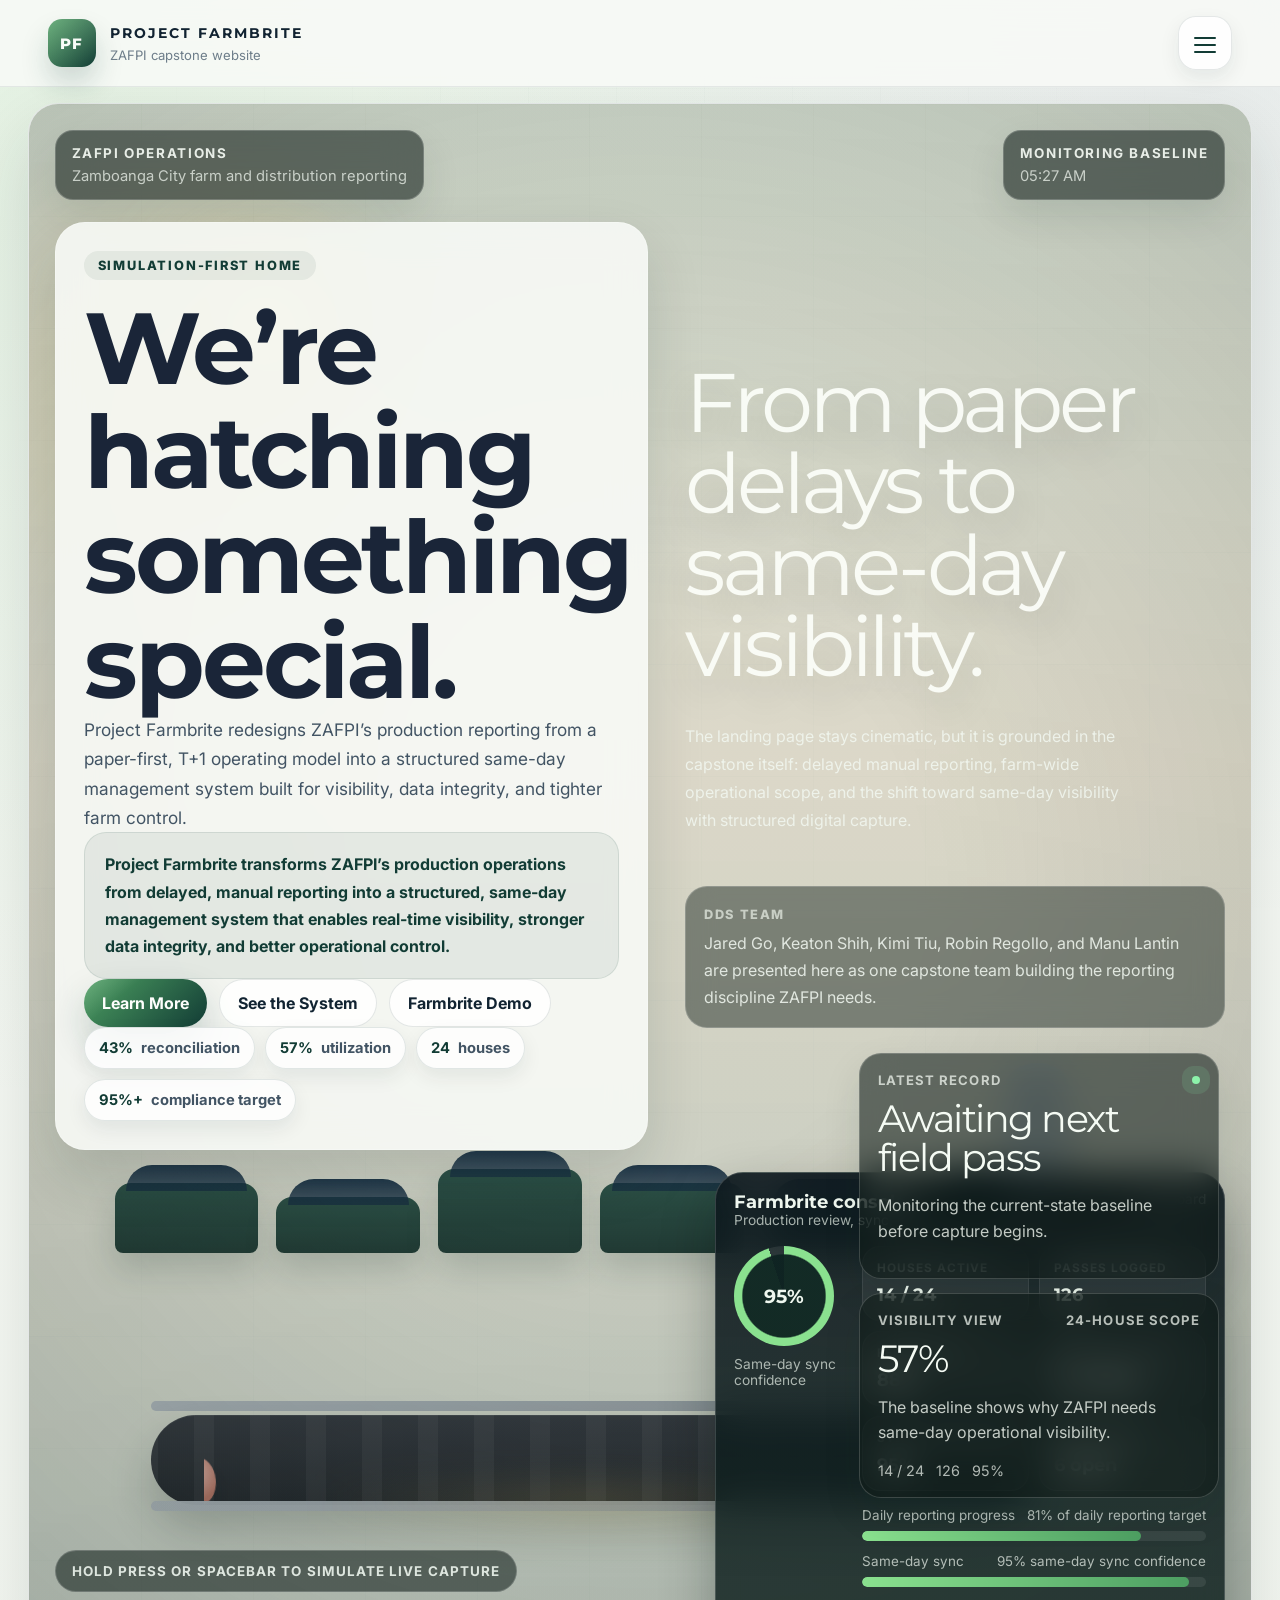
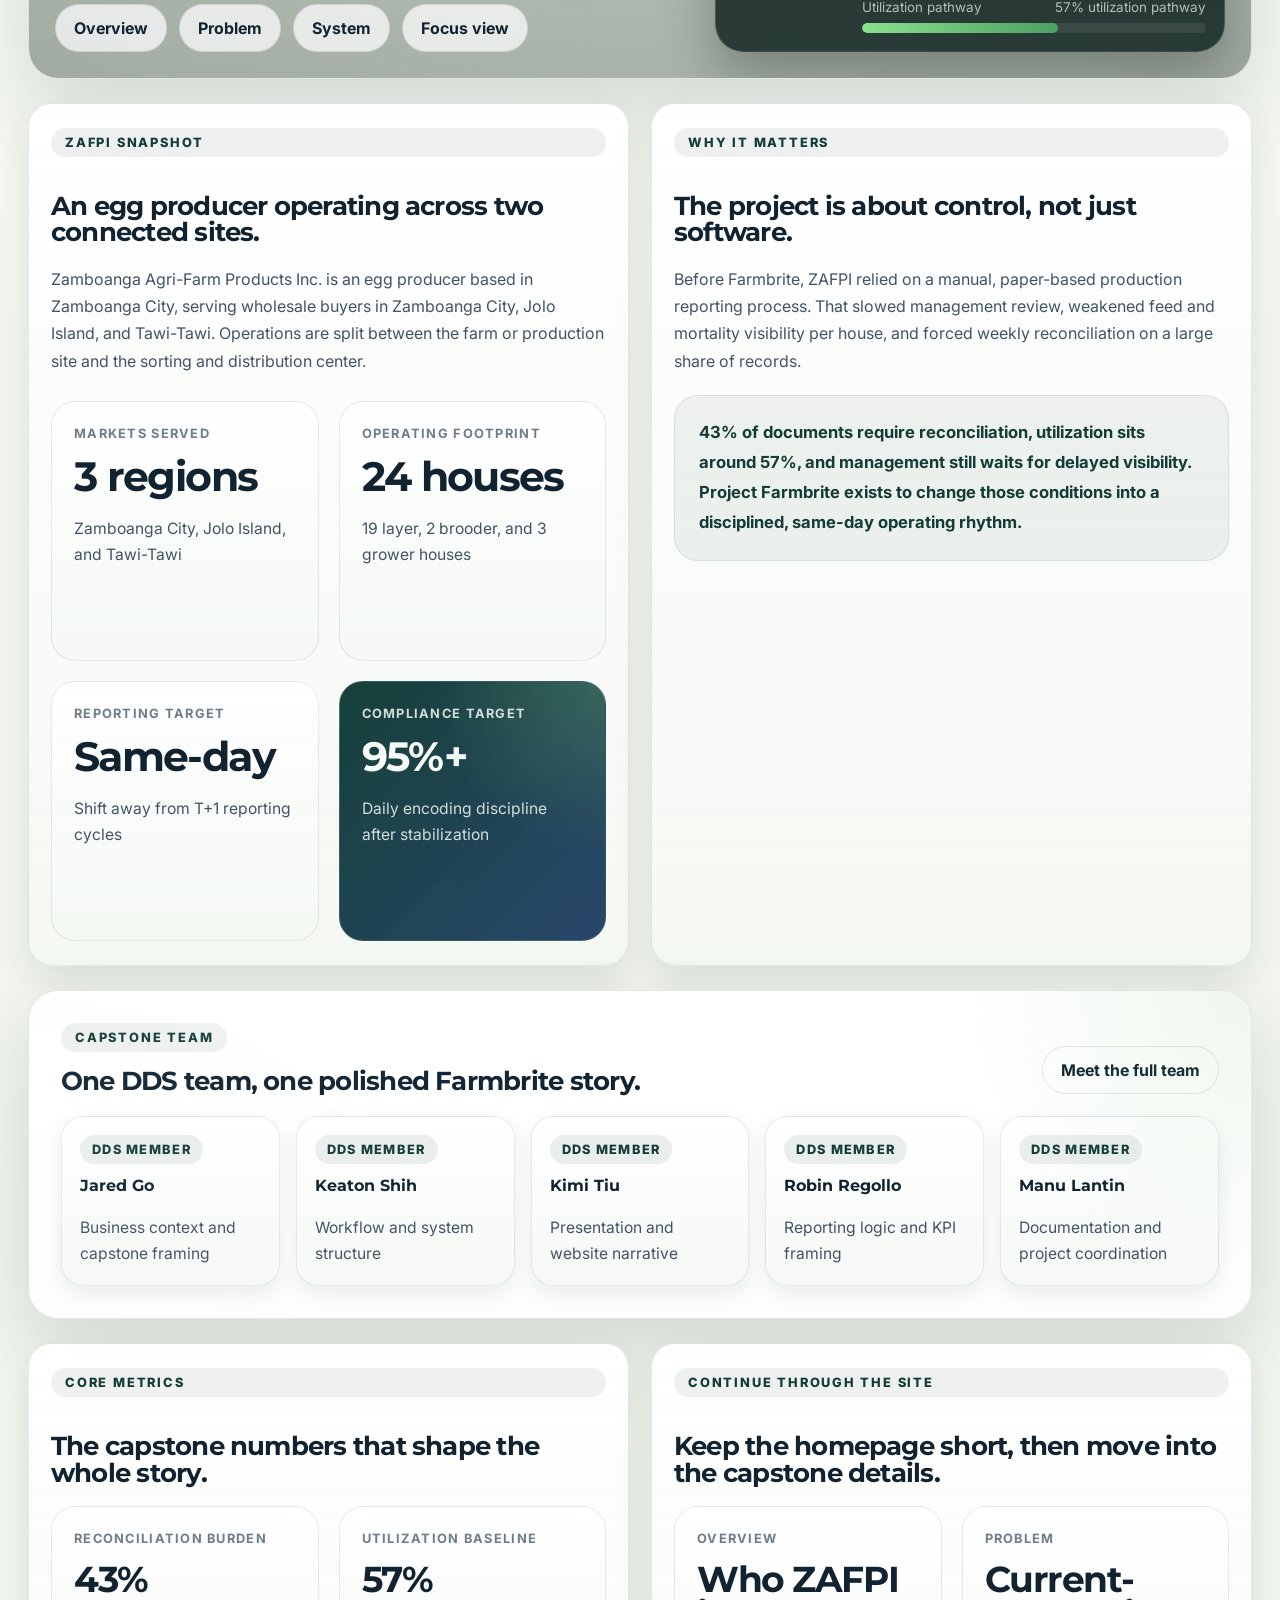
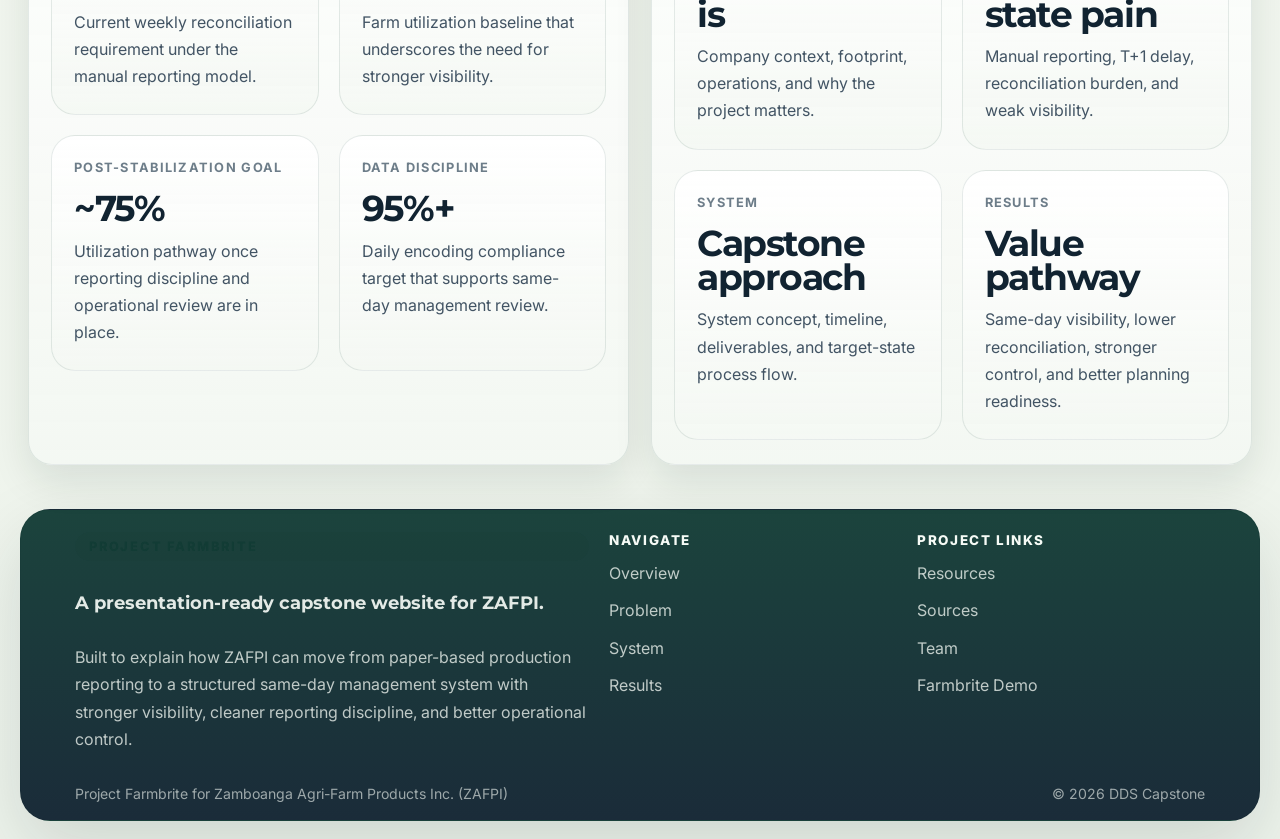
==== index.html @ 94e8296b "Add files via upload" ====
﻿<!DOCTYPE html>
<html lang="en">
<head>
  <meta charset="UTF-8" />
  <meta name="viewport" content="width=device-width, initial-scale=1.0" />
  <title>Project Farmbrite | Home</title>
  <link rel="preconnect" href="https://fonts.googleapis.com" />
  <link rel="preconnect" href="https://fonts.gstatic.com" crossorigin />
  <link href="https://fonts.googleapis.com/css2?family=Inter:wght@400;500;600;700;800&family=Montserrat:wght@600;700;800;900&display=swap" rel="stylesheet" />
<!-- INLINE_SITE_CSS_START -->
<style>
:root {
  --bg: #f4f7f1;
  --bg-soft: #edf2eb;
  --surface: rgba(255, 255, 255, 0.82);
  --surface-strong: rgba(255, 255, 255, 0.94);
  --surface-tint: rgba(11, 39, 31, 0.05);
  --line: rgba(14, 44, 36, 0.11);
  --line-strong: rgba(14, 44, 36, 0.18);
  --text: #112331;
  --muted: #425464;
  --subtle: #6d7d89;
  --green-900: #123c35;
  --green-700: #24584a;
  --green-500: #4d9f62;
  --green-400: #73be74;
  --green-300: #a8d49f;
  --navy: #17385f;
  --gold: #dcc37e;
  --shadow-lg: 0 28px 72px rgba(14, 35, 33, 0.14);
  --shadow-md: 0 16px 38px rgba(14, 35, 33, 0.1);
  --shadow-sm: 0 8px 20px rgba(14, 35, 33, 0.08);
  --radius-xl: 30px;
  --radius-lg: 24px;
  --radius-md: 18px;
  --radius-sm: 12px;
  --max-width: 1240px;
  --nav-height: 86px;
  --transition: 220ms ease;
}

*,
*::before,
*::after {
  box-sizing: border-box;
}

html {
  scroll-behavior: smooth;
}

html,
body {
  margin: 0;
  padding: 0;
}

body {
  min-height: 100vh;
  font-family: "Inter", sans-serif;
  color: var(--text);
  background:
    radial-gradient(circle at top left, rgba(115, 190, 116, 0.16), transparent 26%),
    radial-gradient(circle at top right, rgba(23, 56, 95, 0.08), transparent 22%),
    linear-gradient(180deg, #f9fbf7 0%, var(--bg) 44%, #eef4ec 100%);
  overflow-x: hidden;
}

body::before {
  content: "";
  position: fixed;
  inset: 0;
  z-index: -2;
  opacity: 0.55;
  background-image:
    linear-gradient(rgba(18, 60, 53, 0.03) 1px, transparent 1px),
    linear-gradient(90deg, rgba(18, 60, 53, 0.03) 1px, transparent 1px);
  background-size: 88px 88px;
  mask-image: radial-gradient(circle at center, black 42%, transparent 88%);
}

img {
  display: block;
  max-width: 100%;
}

a {
  color: inherit;
  text-decoration: none;
}

button,
input,
textarea,
select {
  font: inherit;
}

.site-shell {
  min-height: 100vh;
  display: flex;
  flex-direction: column;
}

.topbar {
  position: sticky;
  top: 0;
  z-index: 110;
  border-bottom: 1px solid rgba(17, 35, 49, 0.08);
  background: rgba(248, 250, 246, 0.88);
  backdrop-filter: blur(18px);
  -webkit-backdrop-filter: blur(18px);
}

.topbar-inner,
.page-container,
.footer-inner {
  width: min(100%, var(--max-width));
  margin: 0 auto;
  padding-left: 28px;
  padding-right: 28px;
}

.topbar-inner {
  min-height: var(--nav-height);
  display: flex;
  align-items: center;
  justify-content: space-between;
  gap: 20px;
}

.brand {
  display: inline-flex;
  align-items: center;
  gap: 14px;
  min-width: 0;
}

.brand-mark {
  width: 48px;
  height: 48px;
  border-radius: 14px;
  display: grid;
  place-items: center;
  color: #f9fcf8;
  background:
    linear-gradient(145deg, rgba(255, 255, 255, 0.18), transparent),
    linear-gradient(135deg, var(--green-500), var(--green-900));
  box-shadow: 0 16px 28px rgba(18, 60, 53, 0.18);
  font-family: "Montserrat", sans-serif;
  font-size: 0.94rem;
  font-weight: 800;
  letter-spacing: 0.12em;
}

.brand-copy {
  min-width: 0;
}

.brand-copy strong,
.brand-copy span {
  display: block;
}

.brand-copy strong {
  font-family: "Montserrat", sans-serif;
  font-size: 0.88rem;
  letter-spacing: 0.14em;
  text-transform: uppercase;
}

.brand-copy span {
  margin-top: 5px;
  color: var(--subtle);
  font-size: 0.82rem;
}

.nav-shell {
  position: relative;
  margin-left: auto;
  display: flex;
  align-items: center;
  gap: 16px;
}

.nav-toggle {
  display: none;
  align-items: center;
  justify-content: center;
  width: 46px;
  height: 46px;
  border: 1px solid var(--line);
  border-radius: 14px;
  background: rgba(255, 255, 255, 0.76);
  color: var(--text);
  cursor: pointer;
  transition: transform var(--transition), border-color var(--transition), background var(--transition);
}

.nav-toggle:hover,
.nav-toggle:focus-visible {
  background: rgba(255, 255, 255, 0.98);
  border-color: var(--line-strong);
}

.nav-menu {
  display: flex;
  align-items: center;
  gap: 8px;
}

.nav-link,
.button,
.text-button,
.mini-button {
  transition:
    transform var(--transition),
    box-shadow var(--transition),
    border-color var(--transition),
    background var(--transition),
    color var(--transition);
}

.nav-link {
  display: inline-flex;
  align-items: center;
  justify-content: center;
  min-height: 44px;
  padding: 10px 16px;
  border-radius: 999px;
  color: var(--muted);
  border: 1px solid transparent;
  font-size: 0.94rem;
  font-weight: 600;
}

.nav-link:hover,
.nav-link:focus-visible,
.nav-link.is-active {
  color: var(--text);
  background: rgba(255, 255, 255, 0.72);
  border-color: rgba(18, 60, 53, 0.11);
  box-shadow: var(--shadow-sm);
}

.button,
.text-button,
.mini-button {
  display: inline-flex;
  align-items: center;
  justify-content: center;
  gap: 10px;
  min-height: 48px;
  padding: 12px 18px;
  border-radius: 999px;
  border: 1px solid var(--line);
  background: rgba(255, 255, 255, 0.72);
  color: var(--text);
  cursor: pointer;
  font-weight: 700;
}

.button:hover,
.button:focus-visible,
.text-button:hover,
.text-button:focus-visible,
.mini-button:hover,
.mini-button:focus-visible {
  transform: translateY(-1px);
  border-color: var(--line-strong);
  background: rgba(255, 255, 255, 0.98);
  box-shadow: var(--shadow-sm);
}

.button-primary {
  border: none;
  color: #fdfefc;
  background:
    linear-gradient(140deg, rgba(255, 255, 255, 0.18), transparent 32%),
    linear-gradient(135deg, var(--green-500), var(--green-900));
  box-shadow: 0 18px 36px rgba(18, 60, 53, 0.22);
}

.button-secondary {
  background: rgba(255, 255, 255, 0.86);
}

.text-button {
  min-height: auto;
  padding: 0;
  border: 0;
  background: transparent;
  color: var(--green-900);
  font-weight: 700;
  justify-content: flex-start;
  box-shadow: none;
}

.text-button:hover,
.text-button:focus-visible {
  transform: none;
  color: var(--navy);
  box-shadow: none;
}

.page-main {
  flex: 1;
  padding: 34px 0 68px;
}

.page-stack {
  display: grid;
  gap: 24px;
}

.section-shell,
.hero-shell,
.surface-card,
.simulation-shell {
  position: relative;
  overflow: hidden;
  border: 1px solid var(--line);
  border-radius: var(--radius-xl);
  background: linear-gradient(180deg, rgba(255, 255, 255, 0.96), rgba(255, 255, 255, 0.82));
  box-shadow: var(--shadow-lg);
}

.hero-shell,
.section-shell {
  padding: 32px;
}

.section-shell::before,
.hero-shell::before,
.simulation-shell::before {
  content: "";
  position: absolute;
  inset: 0;
  pointer-events: none;
  background:
    radial-gradient(circle at top right, rgba(115, 190, 116, 0.12), transparent 22%),
    linear-gradient(135deg, rgba(255, 255, 255, 0.05), transparent 48%);
}

.eyebrow,
.kicker {
  display: inline-flex;
  align-items: center;
  gap: 10px;
  margin-bottom: 16px;
  padding: 7px 14px;
  border-radius: 999px;
  background: rgba(18, 60, 53, 0.07);
  color: var(--green-900);
  font-size: 0.8rem;
  font-weight: 800;
  letter-spacing: 0.14em;
  text-transform: uppercase;
}

.display-title,
.page-title,
.section-title,
.hero-title,
.summary-title {
  margin: 0;
  font-family: "Montserrat", sans-serif;
  line-height: 1.04;
  letter-spacing: -0.03em;
}

.hero-title {
  max-width: 12ch;
  font-size: clamp(2.55rem, 5vw, 5.1rem);
}

.page-title {
  font-size: clamp(2.1rem, 3vw, 3.2rem);
}

.section-title,
.summary-title {
  font-size: clamp(1.45rem, 2vw, 2rem);
}

.lead,
.hero-copy p,
.section-copy,
.summary-copy,
.card p,
.surface-card p,
.detail-list p,
.resource-copy p {
  margin: 0;
  color: var(--muted);
  font-size: 1rem;
  line-height: 1.7;
}

.hero-copy,
.section-copy-stack {
  display: grid;
  gap: 18px;
}

.hero-copy {
  align-content: start;
}

.hero-copy > .button,
.hero-copy > .text-button {
  justify-self: start;
}

.hero-grid,
.split-grid,
.two-column-grid {
  display: grid;
  grid-template-columns: minmax(0, 1.02fr) minmax(340px, 0.98fr);
  gap: 24px;
  align-items: stretch;
}

.three-column-grid,
.stats-grid,
.card-grid,
.resource-grid,
.team-grid,
.mini-stat-grid,
.success-grid {
  display: grid;
  grid-template-columns: repeat(auto-fit, minmax(250px, 1fr));
  gap: 20px;
}

.four-column-grid,
.quick-stat-grid {
  display: grid;
  grid-template-columns: repeat(auto-fit, minmax(220px, 1fr));
  gap: 20px;
}

.surface-card,
.stat-card,
.metric-card,
.detail-card,
.resource-card,
.team-card,
.process-card,
.path-card,
.phase-card,
.logo-card,
.comparison-card,
.summary-band,
.evidence-card {
  padding: 24px 22px;
  border-radius: var(--radius-lg);
  border: 1px solid rgba(18, 60, 53, 0.1);
  background: linear-gradient(180deg, rgba(255, 255, 255, 0.96), rgba(244, 248, 243, 0.86));
  box-shadow: var(--shadow-md);
}

.surface-card,
.stat-card,
.metric-card,
.detail-card,
.resource-card,
.team-card,
.process-card,
.path-card,
.phase-card,
.logo-card,
.comparison-card,
.summary-band,
.evidence-card {
  display: grid;
  align-content: start;
  gap: 12px;
}

.surface-card:hover,
.stat-card:hover,
.metric-card:hover,
.detail-card:hover,
.resource-card:hover,
.team-card:hover,
.process-card:hover,
.path-card:hover,
.phase-card:hover,
.comparison-card:hover,
.summary-band:hover,
.evidence-card:hover {
  transform: translateY(-4px);
  box-shadow: 0 22px 52px rgba(14, 35, 33, 0.14);
}

.card-label,
.stat-label,
.mini-label,
.resource-label {
  display: block;
  color: var(--subtle);
  font-size: 0.8rem;
  font-weight: 700;
  letter-spacing: 0.1em;
  text-transform: uppercase;
}

.stat-value,
.metric-value,
.big-number {
  display: block;
  margin-top: 4px;
  font-family: "Montserrat", sans-serif;
  font-size: clamp(2rem, 2.8vw, 3.1rem);
  line-height: 0.96;
  letter-spacing: -0.04em;
  overflow-wrap: anywhere;
}

.stat-support,
.detail-note,
.metric-note {
  margin-top: 8px;
  color: var(--muted);
  font-size: 0.98rem;
  line-height: 1.65;
}

.stat-card.is-accent,
.summary-band.is-accent {
  background:
    radial-gradient(circle at top right, rgba(115, 190, 116, 0.28), transparent 46%),
    linear-gradient(135deg, rgba(18, 60, 53, 0.98), rgba(23, 56, 95, 0.92));
  border-color: rgba(255, 255, 255, 0.1);
  color: #f6fbf6;
}

.stat-card.is-accent .card-label,
.stat-card.is-accent .stat-support,
.summary-band.is-accent .card-label,
.summary-band.is-accent .stat-support {
  color: rgba(245, 251, 246, 0.84);
}

.hero-actions,
.button-row,
.mini-button-row {
  display: flex;
  flex-wrap: wrap;
  gap: 12px;
}

.hero-facts {
  display: flex;
  flex-wrap: wrap;
  gap: 10px;
}

.fact-pill,
.tag-pill {
  display: inline-flex;
  align-items: center;
  gap: 8px;
  min-height: 42px;
  padding: 9px 14px;
  border-radius: 999px;
  background: rgba(255, 255, 255, 0.82);
  border: 1px solid rgba(18, 60, 53, 0.12);
  box-shadow: var(--shadow-sm);
  color: var(--muted);
  font-size: 0.92rem;
  font-weight: 700;
}

.fact-pill strong,
.tag-pill strong {
  color: var(--green-900);
}

.brand-strip {
  display: grid;
  grid-template-columns: minmax(0, 1fr) minmax(0, 1fr);
  gap: 18px;
}

.logo-card img {
  width: 100%;
  height: 160px;
  object-fit: contain;
  padding: 18px;
  border-radius: 20px;
  background: rgba(255, 255, 255, 0.92);
  border: 1px solid rgba(18, 60, 53, 0.06);
}

.detail-list,
.detail-table,
.resource-list,
.source-list {
  width: 100%;
  border-collapse: collapse;
}

.detail-table th,
.detail-table td {
  padding: 16px 0;
  border-bottom: 1px solid rgba(18, 60, 53, 0.1);
  text-align: left;
  vertical-align: top;
}

.detail-table th {
  width: 34%;
  padding-right: 18px;
  color: var(--subtle);
  font-size: 0.86rem;
  text-transform: uppercase;
  letter-spacing: 0.1em;
}

.detail-table td {
  color: var(--muted);
  line-height: 1.7;
}

.comparison-grid {
  display: grid;
  grid-template-columns: repeat(2, minmax(0, 1fr));
  gap: 18px;
}

.comparison-card header,
.resource-card header,
.team-card header,
.phase-card header,
.process-card header {
  display: grid;
  gap: 10px;
}

.comparison-card h3,
.resource-card h3,
.team-card h3,
.phase-card h3,
.process-card h3,
.detail-card h3,
.surface-card h3,
.path-card h3 {
  margin: 0;
  font-family: "Montserrat", sans-serif;
  font-size: 1.2rem;
  letter-spacing: -0.02em;
}

.comparison-card ul,
.summary-band ul,
.phase-card ul,
.resource-card ul,
.source-card ul,
.team-card ul {
  margin: 0;
  padding-left: 18px;
  color: var(--muted);
  line-height: 1.8;
}

.comparison-card.before {
  background: linear-gradient(180deg, rgba(255, 248, 244, 0.94), rgba(250, 243, 239, 0.88));
  border-color: rgba(130, 94, 60, 0.12);
}

.comparison-card.after {
  background: linear-gradient(180deg, rgba(242, 250, 243, 0.98), rgba(233, 244, 235, 0.92));
  border-color: rgba(77, 159, 98, 0.18);
}

.progress-list {
  display: grid;
  gap: 16px;
}

.progress-item {
  display: grid;
  gap: 10px;
}

.progress-head {
  display: flex;
  justify-content: space-between;
  gap: 16px;
  color: var(--muted);
  font-weight: 700;
}

.progress-bar {
  position: relative;
  height: 12px;
  border-radius: 999px;
  overflow: hidden;
  background: rgba(18, 60, 53, 0.08);
}

.progress-bar span {
  position: absolute;
  inset: 0 auto 0 0;
  width: var(--fill, 50%);
  border-radius: inherit;
  background: linear-gradient(90deg, var(--green-500), var(--green-900));
}

.process-flow {
  display: grid;
  grid-template-columns: repeat(4, minmax(0, 1fr));
  gap: 18px;
}

.process-card {
  min-height: 100%;
}

.process-card::after {
  content: "";
  position: absolute;
  top: 50%;
  right: -18px;
  width: 18px;
  height: 2px;
  background: linear-gradient(90deg, rgba(18, 60, 53, 0.12), rgba(18, 60, 53, 0.36));
  transform: translateY(-50%);
}

.process-card:last-child::after {
  display: none;
}

.process-index,
.phase-index {
  display: inline-flex;
  align-items: center;
  justify-content: center;
  width: 38px;
  height: 38px;
  margin-bottom: 16px;
  border-radius: 50%;
  background: linear-gradient(135deg, var(--green-400), var(--green-900));
  color: #f6fbf6;
  font-family: "Montserrat", sans-serif;
  font-size: 0.82rem;
  font-weight: 800;
  letter-spacing: 0.08em;
}

.timeline-shell {
  padding: 34px;
}

.timeline-track {
  position: relative;
  display: grid;
  grid-template-columns: repeat(3, minmax(0, 1fr));
  gap: 22px;
  align-items: stretch;
}

.timeline-track::before {
  display: none;
}

.phase-card {
  min-height: 0;
  padding: 26px 22px 24px;
}

.phase-card h3 {
  font-size: clamp(1.22rem, 1.6vw, 1.6rem);
  line-height: 1.12;
  max-width: 12ch;
}

.phase-card p {
  margin: 0;
  color: var(--muted);
  font-size: 1rem;
  line-height: 1.7;
  max-width: 25ch;
}

.phase-card .phase-index {
  margin-bottom: 18px;
}

.resource-card,
.source-card,
.evidence-card {
  display: grid;
  gap: 12px;
}

.resource-meta,
.source-meta {
  display: inline-flex;
  align-items: center;
  gap: 8px;
  font-size: 0.82rem;
  color: var(--subtle);
  letter-spacing: 0.08em;
  text-transform: uppercase;
}

.placeholder-panel,
.image-placeholder,
.document-placeholder {
  min-height: 180px;
  border-radius: 20px;
  border: 1px dashed rgba(18, 60, 53, 0.18);
  background: linear-gradient(135deg, rgba(18, 60, 53, 0.04), rgba(23, 56, 95, 0.04));
  display: grid;
  place-items: center;
  padding: 20px;
  text-align: center;
  color: var(--subtle);
  line-height: 1.6;
}

.team-card {
  display: grid;
  gap: 16px;
  height: 100%;
}

.avatar-badge {
  width: 64px;
  height: 64px;
  border-radius: 18px;
  display: grid;
  place-items: center;
  color: #f6fbf6;
  background: linear-gradient(135deg, var(--green-500), var(--navy));
  font-family: "Montserrat", sans-serif;
  font-size: 1rem;
  font-weight: 800;
  letter-spacing: 0.08em;
  box-shadow: var(--shadow-sm);
}

.member-role {
  display: inline-flex;
  width: fit-content;
  padding: 7px 12px;
  border-radius: 999px;
  background: rgba(18, 60, 53, 0.08);
  color: var(--green-900);
  font-size: 0.8rem;
  font-weight: 800;
  letter-spacing: 0.1em;
  text-transform: uppercase;
}

.site-footer {
  padding: 0 0 30px;
}

.footer-inner {
  border: 1px solid var(--line);
  border-radius: var(--radius-xl);
  background: linear-gradient(180deg, rgba(18, 60, 53, 0.96), rgba(17, 35, 49, 0.96));
  box-shadow: var(--shadow-lg);
  color: rgba(245, 250, 245, 0.92);
}

.footer-grid {
  display: grid;
  grid-template-columns: minmax(0, 1.3fr) repeat(2, minmax(200px, 1fr));
  gap: 24px;
  padding: 28px;
}

.footer-brand {
  display: grid;
  gap: 14px;
}

.footer-title {
  margin: 0;
  font-family: "Montserrat", sans-serif;
  font-size: 1.35rem;
}

.footer-copy,
.footer-list a,
.footer-note {
  color: rgba(245, 250, 245, 0.76);
  line-height: 1.7;
}

.footer-heading {
  margin: 0 0 12px;
  color: #f6fbf6;
  font-size: 0.84rem;
  font-weight: 800;
  letter-spacing: 0.12em;
  text-transform: uppercase;
}

.footer-list {
  display: grid;
  gap: 10px;
}

.footer-list a:hover,
.footer-list a:focus-visible {
  color: #ffffff;
}

.footer-bottom {
  display: flex;
  justify-content: space-between;
  gap: 16px;
  padding: 0 28px 24px;
  color: rgba(245, 250, 245, 0.6);
  font-size: 0.88rem;
}

.reveal {
  opacity: 0;
  transform: translateY(22px);
  transition: opacity 620ms ease, transform 620ms ease;
}

.reveal.in-view {
  opacity: 1;
  transform: translateY(0);
}

.reveal-delay-1 {
  transition-delay: 90ms;
}

.reveal-delay-2 {
  transition-delay: 180ms;
}

.reveal-delay-3 {
  transition-delay: 270ms;
}

.page-home .page-main {
  padding-top: 22px;
}

.home-grid {
  display: grid;
  gap: 22px;
}

.home-hero {
  display: grid;
  grid-template-columns: minmax(0, 0.88fr) minmax(420px, 1.12fr);
  gap: 24px;
  align-items: stretch;
}

.home-copy-wrap {
  display: grid;
  gap: 20px;
}

.hero-lead {
  font-size: 1.08rem;
}

.positioning-line {
  padding: 18px 20px;
  border-radius: 22px;
  background: rgba(18, 60, 53, 0.07);
  border: 1px solid rgba(18, 60, 53, 0.1);
  color: var(--green-900);
  font-weight: 700;
  line-height: 1.7;
}

.simulation-shell {
  min-height: 620px;
  padding: 0;
}

.demo-stage {
  position: relative;
  min-height: 620px;
  isolation: isolate;
  overflow: hidden;
  background:
    radial-gradient(circle at 16% 20%, rgba(255, 215, 150, 0.42), transparent 16%),
    linear-gradient(180deg, #dbe7d2 0%, #f1eadb 36%, #efe5cf 64%, #dde7d6 100%);
}

.demo-stage::before {
  content: "";
  position: absolute;
  inset: 0;
  background:
    linear-gradient(180deg, rgba(7, 18, 13, 0.06), transparent 36%, rgba(7, 18, 13, 0.16) 100%),
    radial-gradient(circle at center, transparent 34%, rgba(7, 18, 13, 0.3) 112%);
  z-index: 2;
  pointer-events: none;
}

.canvas-container,
.fallback-scene {
  position: absolute;
  inset: 0;
}

.fallback-scene {
  display: grid;
  place-items: center;
  z-index: 0;
  padding: 28px;
}

.fallback-scene[hidden] {
  display: none;
}

.fallback-frame {
  width: min(100%, 480px);
  padding: 24px;
  border-radius: 26px;
  border: 1px solid rgba(18, 60, 53, 0.12);
  background: rgba(255, 255, 255, 0.74);
  backdrop-filter: blur(14px);
  box-shadow: var(--shadow-lg);
  display: grid;
  gap: 16px;
}

.fallback-topline {
  display: flex;
  justify-content: space-between;
  gap: 12px;
  color: var(--subtle);
  font-size: 0.85rem;
  font-weight: 700;
  letter-spacing: 0.08em;
  text-transform: uppercase;
}

.fallback-grid {
  display: grid;
  grid-template-columns: repeat(2, minmax(0, 1fr));
  gap: 12px;
}

.fallback-grid article,
.mini-panel {
  padding: 16px;
  border-radius: 18px;
  background: rgba(18, 60, 53, 0.06);
  border: 1px solid rgba(18, 60, 53, 0.08);
}

.fallback-grid strong,
.mini-panel strong {
  display: block;
  margin-bottom: 4px;
  font-family: "Montserrat", sans-serif;
}

.sim-overlay {
  position: relative;
  z-index: 3;
  height: 100%;
  padding: 24px;
  display: grid;
  grid-template-rows: auto 1fr auto;
  gap: 20px;
}

.sim-topbar,
.sim-controls,
.story-panel,
.sim-toast {
  transition: opacity var(--transition), transform var(--transition);
}

.demo-stage.is-focus .sim-topbar,
.demo-stage.is-focus .sim-controls,
.demo-stage.is-focus .sim-toast {
  opacity: 0.22;
}

.demo-stage.is-focus .story-panel {
  transform: translateY(-8px);
}

.sim-topbar {
  display: flex;
  justify-content: space-between;
  gap: 18px;
  align-items: flex-start;
}

.sim-brand-chip,
.sim-state-chip,
.signal-card,
.metric-chip {
  border: 1px solid rgba(255, 255, 255, 0.18);
  background: rgba(9, 22, 18, 0.56);
  box-shadow: var(--shadow-md);
  backdrop-filter: blur(18px);
}

.sim-brand-chip,
.sim-state-chip {
  padding: 14px 16px;
  border-radius: 18px;
  color: rgba(244, 250, 243, 0.92);
}

.sim-brand-chip strong,
.sim-state-chip strong {
  display: block;
  font-size: 0.84rem;
  letter-spacing: 0.12em;
  text-transform: uppercase;
}

.sim-brand-chip span,
.sim-state-chip span {
  display: block;
  margin-top: 6px;
  color: rgba(244, 250, 243, 0.72);
  font-size: 0.92rem;
}

.sim-layout {
  display: grid;
  grid-template-columns: minmax(0, 1fr) minmax(280px, 340px);
  gap: 20px;
  align-items: end;
}

.story-panel {
  align-self: center;
  max-width: 620px;
  display: grid;
  gap: 18px;
}

.story-lines {
  min-height: 174px;
}

.story-line {
  display: none;
  margin: 0;
  color: #f7fbf6;
  font-family: "Montserrat", sans-serif;
  font-size: clamp(2.25rem, 4vw, 4.1rem);
  line-height: 0.98;
  letter-spacing: -0.05em;
  text-wrap: balance;
}

.story-line.is-active {
  display: block;
  animation: storyFade 540ms ease;
}

@keyframes storyFade {
  from {
    opacity: 0;
    transform: translateY(10px);
  }

  to {
    opacity: 1;
    transform: translateY(0);
  }
}

.story-support {
  max-width: 48ch;
  color: rgba(244, 250, 243, 0.78);
  line-height: 1.75;
}

.sim-signals {
  display: grid;
  gap: 12px;
}

.signal-card {
  padding: 18px;
  border-radius: 22px;
  color: #f5fbf4;
}

.signal-head {
  display: flex;
  justify-content: space-between;
  gap: 16px;
  align-items: center;
  color: rgba(245, 251, 244, 0.72);
  font-size: 0.82rem;
  font-weight: 700;
  letter-spacing: 0.08em;
  text-transform: uppercase;
}

.live-dot {
  width: 8px;
  height: 8px;
  border-radius: 50%;
  background: #8cf3aa;
  box-shadow: 0 0 0 10px rgba(140, 243, 170, 0.12);
}

.signal-value {
  margin: 12px 0 8px;
  font-family: "Montserrat", sans-serif;
  font-size: 2rem;
  line-height: 1;
  letter-spacing: -0.04em;
}

.signal-copy {
  color: rgba(245, 251, 244, 0.78);
  line-height: 1.6;
}

.signal-meta {
  display: flex;
  flex-wrap: wrap;
  gap: 12px;
  margin-top: 12px;
  color: rgba(245, 251, 244, 0.7);
  font-size: 0.9rem;
}

.sim-bottom {
  display: grid;
  grid-template-columns: minmax(0, 1fr) minmax(280px, 380px);
  gap: 20px;
  align-items: end;
}

.sim-controls {
  display: flex;
  flex-wrap: wrap;
  gap: 12px;
  align-items: center;
}

.instruction-chip {
  padding: 12px 16px;
  border-radius: 999px;
  border: 1px solid rgba(255, 255, 255, 0.18);
  background: rgba(9, 22, 18, 0.54);
  color: rgba(245, 251, 244, 0.86);
  font-size: 0.84rem;
  font-weight: 700;
  letter-spacing: 0.08em;
  text-transform: uppercase;
}

.dashboard-panel {
  padding: 18px;
  border-radius: 28px;
  border: 1px solid rgba(255, 255, 255, 0.16);
  background: linear-gradient(180deg, rgba(11, 21, 27, 0.82), rgba(14, 35, 33, 0.78));
  box-shadow: 0 24px 54px rgba(7, 18, 13, 0.3);
  color: #eff7ef;
  backdrop-filter: blur(18px);
}

.dashboard-header {
  display: flex;
  justify-content: space-between;
  gap: 12px;
  align-items: start;
}

.dashboard-title {
  margin: 0;
  font-family: "Montserrat", sans-serif;
  font-size: 1.1rem;
}

.dashboard-subtitle,
.dashboard-time {
  color: rgba(239, 247, 239, 0.68);
  font-size: 0.86rem;
}

.dashboard-grid {
  display: grid;
  grid-template-columns: 112px minmax(0, 1fr);
  gap: 16px;
  margin-top: 18px;
}

.ring-card {
  display: grid;
  gap: 10px;
  align-content: start;
}

.ring-visual {
  --ring-fill: 95;
  width: 100px;
  height: 100px;
  border-radius: 50%;
  display: grid;
  place-items: center;
  background:
    radial-gradient(circle at center, rgba(14, 35, 33, 0.96) 58%, transparent 60%),
    conic-gradient(#8ae18f calc(var(--ring-fill) * 1%), rgba(255, 255, 255, 0.08) 0);
}

.ring-visual strong {
  font-family: "Montserrat", sans-serif;
  font-size: 1.2rem;
}

.dashboard-mini-grid {
  display: grid;
  grid-template-columns: repeat(2, minmax(0, 1fr));
  gap: 10px;
}

.dashboard-mini-card {
  padding: 14px;
  border-radius: 18px;
  background: rgba(255, 255, 255, 0.06);
  border: 1px solid rgba(255, 255, 255, 0.08);
}

.dashboard-mini-card label {
  display: block;
  color: rgba(239, 247, 239, 0.62);
  font-size: 0.74rem;
  font-weight: 700;
  letter-spacing: 0.08em;
  text-transform: uppercase;
}

.dashboard-mini-card strong {
  display: block;
  margin-top: 8px;
  font-family: "Montserrat", sans-serif;
  font-size: 1.14rem;
}

.dashboard-progress {
  display: grid;
  gap: 12px;
  margin-top: 16px;
}

.dashboard-progress-item {
  display: grid;
  gap: 8px;
}

.dashboard-progress-head {
  display: flex;
  justify-content: space-between;
  gap: 12px;
  font-size: 0.84rem;
  color: rgba(239, 247, 239, 0.7);
}

.dashboard-progress-bar {
  height: 10px;
  border-radius: 999px;
  overflow: hidden;
  background: rgba(255, 255, 255, 0.08);
}

.dashboard-progress-bar span {
  display: block;
  height: 100%;
  width: var(--fill, 50%);
  border-radius: inherit;
  background: linear-gradient(90deg, #8ae18f, #4d9f62);
}

.sim-toast {
  position: absolute;
  left: 24px;
  bottom: 24px;
  max-width: 280px;
  padding: 14px 16px;
  border-radius: 18px;
  border: 1px solid rgba(255, 255, 255, 0.16);
  background: rgba(11, 21, 27, 0.74);
  color: rgba(245, 251, 244, 0.86);
  box-shadow: var(--shadow-md);
  backdrop-filter: blur(16px);
  opacity: 0;
  transform: translateY(8px);
  transition: opacity 240ms ease, transform 240ms ease;
  z-index: 4;
}

.sim-toast.is-visible {
  opacity: 1;
  transform: translateY(0);
}

.sim-toast strong {
  display: block;
  margin-bottom: 4px;
}

.home-summary-grid,
.home-path-grid {
  display: grid;
  grid-template-columns: repeat(2, minmax(0, 1fr));
  gap: 22px;
}

.summary-band {
  display: grid;
  gap: 20px;
}

.summary-band .quick-stat-grid {
  margin-top: 6px;
  align-items: stretch;
}

.summary-band .surface-card,
.summary-band .stat-card {
  box-shadow: none;
}

.quote-strip {
  padding: 22px 24px;
  border-radius: var(--radius-lg);
  background: rgba(18, 60, 53, 0.06);
  border: 1px solid rgba(18, 60, 53, 0.1);
  color: var(--green-900);
  font-size: 1.04rem;
  font-weight: 700;
  line-height: 1.8;
}

.page-hero-band {
  display: grid;
  gap: 18px;
}

.page-intro-grid {
  display: grid;
  grid-template-columns: minmax(0, 1.18fr) minmax(360px, 0.82fr);
  gap: 28px;
  align-items: start;
}

.mini-stat-grid {
  align-self: start;
}

.mini-stat-grid .surface-card {
  min-height: 100%;
}

.quick-stat-grid .stat-card {
  min-height: 260px;
}

.quick-stat-grid .stat-value {
  font-size: clamp(2.1rem, 3.2vw, 3.4rem);
}

.callout-card {
  padding: 20px;
  border-radius: 22px;
  background: rgba(18, 60, 53, 0.06);
  border: 1px solid rgba(18, 60, 53, 0.1);
}

.callout-card strong {
  display: block;
  margin-bottom: 8px;
  font-family: "Montserrat", sans-serif;
}

.source-card {
  padding: 22px;
  border-radius: var(--radius-lg);
  border: 1px solid rgba(18, 60, 53, 0.1);
  background: rgba(255, 255, 255, 0.9);
  box-shadow: var(--shadow-md);
}

.source-card h3 {
  margin: 0 0 10px;
  font-family: "Montserrat", sans-serif;
  font-size: 1.15rem;
}

.source-card p {
  margin: 0;
  color: var(--muted);
  line-height: 1.7;
}

@media (max-width: 1180px) {
  .home-hero,
  .hero-grid,
  .split-grid,
  .two-column-grid,
  .page-intro-grid {
    grid-template-columns: 1fr;
  }

  .timeline-track {
    grid-template-columns: repeat(2, minmax(0, 1fr));
  }

  .three-column-grid,
  .stats-grid,
  .card-grid,
  .resource-grid,
  .team-grid,
  .mini-stat-grid,
  .success-grid {
    grid-template-columns: repeat(2, minmax(0, 1fr));
  }

  .four-column-grid,
  .quick-stat-grid,
  .process-flow {
    grid-template-columns: repeat(2, minmax(0, 1fr));
  }

  .process-card::after {
    display: none;
  }

  .sim-layout,
  .sim-bottom,
  .home-summary-grid,
  .home-path-grid,
  .brand-strip {
    grid-template-columns: 1fr;
  }
}

@media (max-width: 900px) {
  .topbar-inner,
  .page-container,
  .footer-inner {
    padding-left: 18px;
    padding-right: 18px;
  }

  .topbar-inner {
    min-height: 78px;
    flex-wrap: wrap;
  }

  .nav-toggle {
    display: inline-flex;
  }

  .nav-shell {
    margin-left: 0;
    width: 100%;
    justify-content: space-between;
  }

  .nav-menu {
    position: absolute;
    top: calc(100% + 10px);
    left: 18px;
    right: 18px;
    z-index: 120;
    display: grid;
    gap: 8px;
    padding: 14px;
    border-radius: 24px;
    border: 1px solid var(--line);
    background: rgba(248, 250, 246, 0.98);
    box-shadow: var(--shadow-lg);
    opacity: 0;
    visibility: hidden;
    transform: translateY(-8px);
    transition: opacity var(--transition), visibility var(--transition), transform var(--transition);
  }

  .nav-menu.is-open {
    opacity: 1;
    visibility: visible;
    transform: translateY(0);
  }

  .nav-link,
  .button.nav-cta {
    width: 100%;
    justify-content: center;
  }

  .button.nav-cta {
    margin-left: auto;
  }

  .hero-shell,
  .section-shell {
    padding: 24px;
  }

  .simulation-shell,
  .demo-stage {
    min-height: 760px;
  }

  .sim-overlay {
    padding: 18px;
  }

  .dashboard-grid {
    grid-template-columns: 1fr;
  }
}

@media (max-width: 700px) {
  .hero-title {
    font-size: clamp(2.2rem, 12vw, 3.25rem);
    max-width: 11ch;
  }

  .page-title {
    font-size: clamp(1.8rem, 8vw, 2.5rem);
  }

  .three-column-grid,
  .stats-grid,
  .card-grid,
  .resource-grid,
  .team-grid,
  .mini-stat-grid,
  .success-grid,
  .four-column-grid,
  .quick-stat-grid,
  .comparison-grid,
  .process-flow,
  .timeline-track,
  .fallback-grid {
    grid-template-columns: 1fr;
  }

  .detail-table th,
  .detail-table td {
    display: block;
    width: 100%;
  }

  .detail-table th {
    padding-bottom: 8px;
  }

  .footer-grid,
  .footer-bottom {
    grid-template-columns: 1fr;
    display: grid;
  }

  .footer-bottom {
    padding-top: 0;
  }

  .story-line {
    font-size: clamp(2rem, 10vw, 3rem);
  }
}

@media (prefers-reduced-motion: reduce) {
  html {
    scroll-behavior: auto;
  }

  *,
  *::before,
  *::after {
    animation-duration: 1ms !important;
    animation-iteration-count: 1 !important;
    transition-duration: 1ms !important;
    scroll-behavior: auto !important;
  }

  .reveal,
  .reveal.in-view {
    opacity: 1;
    transform: none;
  }
}

/* Premium nav + landing stage overrides */
.nav-shell {
  gap: 12px;
}

.nav-toggle {
  display: inline-flex;
  position: relative;
  width: 54px;
  height: 54px;
  padding: 0;
  font-size: 0;
  color: transparent;
  border-radius: 18px;
  background: rgba(255, 255, 255, 0.92);
  box-shadow: var(--shadow-sm);
}

.nav-toggle::before,
.nav-toggle::after {
  content: "";
  position: absolute;
  left: 15px;
  width: 22px;
  height: 2px;
  border-radius: 999px;
  background: var(--green-900);
  transition: transform 240ms ease, box-shadow 240ms ease, opacity 240ms ease;
}

.nav-toggle::before {
  top: 20px;
  box-shadow: 0 7px 0 0 var(--green-900);
}

.nav-toggle::after {
  top: 34px;
}

.nav-toggle.is-open::before {
  top: 25px;
  transform: rotate(45deg);
  box-shadow: none;
}

.nav-toggle.is-open::after {
  top: 25px;
  transform: rotate(-45deg);
}

.nav-menu {
  position: absolute;
  top: calc(100% + 14px);
  right: 0;
  z-index: 130;
  min-width: 290px;
  padding: 14px;
  border-radius: 26px;
  border: 1px solid rgba(18, 60, 53, 0.1);
  background: rgba(248, 250, 246, 0.96);
  box-shadow: 0 22px 54px rgba(14, 35, 33, 0.18);
  backdrop-filter: blur(18px);
  -webkit-backdrop-filter: blur(18px);
  display: grid;
  gap: 8px;
  opacity: 0;
  visibility: hidden;
  transform: translateY(-10px) scale(0.98);
  transform-origin: top right;
  transition: opacity 240ms ease, visibility 240ms ease, transform 240ms ease;
}

.nav-menu.is-open {
  opacity: 1;
  visibility: visible;
  transform: translateY(0) scale(1);
}

.nav-menu .nav-link {
  width: 100%;
  min-height: 48px;
  justify-content: flex-start;
  padding: 12px 16px;
  border-radius: 16px;
}

.nav-link--cta {
  width: 100%;
  justify-content: center;
  margin-top: 8px;
}

.nav-cta {
  display: none !important;
}

.site-footer {
  padding: 10px 0 18px;
}

.footer-grid {
  gap: 20px;
  padding: 22px 26px 16px;
  grid-template-columns: minmax(0, 1.25fr) repeat(2, minmax(170px, 0.7fr));
}

.footer-title {
  font-size: 1.15rem;
}

.footer-bottom {
  padding: 0 26px 18px;
}

.page-home .page-main {
  padding: 16px 0 34px;
}

.page-home .page-container {
  width: min(100%, 1380px);
}

.home-stage-shell {
  min-height: calc(100vh - var(--nav-height) - 22px);
}

.home-stage-shell::before {
  display: none;
}

.demo-stage--full {
  min-height: calc(100vh - var(--nav-height) - 22px);
  background:
    radial-gradient(circle at 12% 18%, rgba(255, 235, 182, 0.58), transparent 16%),
    linear-gradient(180deg, #dfe8da 0%, #efead9 42%, #d8e3d8 100%);
}

.demo-stage--full::before {
  background:
    linear-gradient(180deg, rgba(9, 18, 14, 0.04), rgba(9, 18, 14, 0.14) 100%),
    radial-gradient(circle at center, transparent 28%, rgba(9, 18, 14, 0.16) 108%);
}

.scene-layer {
  position: absolute;
  inset: 0;
  overflow: hidden;
}

.scene-grid {
  position: absolute;
  inset: 0;
  opacity: 0.26;
  background-image:
    linear-gradient(rgba(18, 60, 53, 0.06) 1px, transparent 1px),
    linear-gradient(90deg, rgba(18, 60, 53, 0.06) 1px, transparent 1px);
  background-size: 112px 112px;
}

.scene-sun,
.scene-glow {
  position: absolute;
  border-radius: 50%;
  filter: blur(2px);
}

.scene-sun {
  top: 9%;
  left: 13%;
  width: 150px;
  height: 150px;
  background: radial-gradient(circle, rgba(255, 246, 201, 0.95), rgba(248, 215, 116, 0.18) 72%, transparent 74%);
  box-shadow: 0 0 120px rgba(248, 215, 116, 0.3);
}

.scene-glow {
  right: 12%;
  bottom: 18%;
  width: 380px;
  height: 220px;
  background: radial-gradient(circle, rgba(255, 246, 201, 0.3), transparent 68%);
  filter: blur(26px);
}

.scene-farmline {
  position: absolute;
  left: 7%;
  right: 15%;
  bottom: 27%;
  display: flex;
  align-items: end;
  gap: 18px;
}

.farm-house {
  flex: 1;
  min-height: 54px;
  border-radius: 16px 16px 8px 8px;
  background: linear-gradient(180deg, rgba(29, 72, 62, 0.9), rgba(20, 50, 44, 0.92));
  box-shadow: 0 16px 32px rgba(20, 50, 44, 0.18);
  position: relative;
}

.farm-house::before {
  content: "";
  position: absolute;
  left: 8%;
  right: 8%;
  top: -18px;
  height: 26px;
  border-radius: 999px 999px 0 0;
  background: linear-gradient(180deg, rgba(24, 49, 71, 0.94), rgba(24, 49, 71, 0.72));
}

.house-wide {
  min-height: 70px;
}

.house-mid {
  min-height: 56px;
}

.house-tall {
  min-height: 84px;
}

.scene-silo {
  position: absolute;
  right: 15%;
  bottom: 28%;
  width: 62px;
  height: 150px;
  border-radius: 999px 999px 22px 22px;
  background: linear-gradient(180deg, rgba(210, 220, 225, 0.94), rgba(160, 172, 179, 0.98));
  box-shadow: 0 16px 32px rgba(52, 62, 68, 0.18);
}

.scene-silo::before {
  content: "";
  position: absolute;
  inset: -24px 0 auto;
  height: 44px;
  border-radius: 50%;
  background: linear-gradient(180deg, rgba(222, 231, 235, 0.96), rgba(168, 178, 185, 0.92));
}

.scene-belt {
  position: absolute;
  left: 10%;
  right: 18%;
  bottom: 11%;
  height: 110px;
  border-radius: 999px;
}

.scene-belt-track,
.scene-belt-rail,
.scene-belt-glow,
.egg-stream {
  position: absolute;
}

.scene-belt-track {
  inset: 20px 0 0;
  border-radius: 999px;
  background:
    linear-gradient(180deg, rgba(50, 56, 63, 0.96), rgba(32, 38, 43, 0.96)),
    repeating-linear-gradient(90deg, rgba(255, 255, 255, 0.08) 0 18px, transparent 18px 42px);
  box-shadow: inset 0 1px 0 rgba(255, 255, 255, 0.08), 0 24px 44px rgba(19, 30, 26, 0.22);
  overflow: hidden;
}

.scene-belt-track::after {
  content: "";
  position: absolute;
  inset: 0;
  opacity: 0.35;
  background: repeating-linear-gradient(90deg, rgba(255, 255, 255, 0.14) 0 20px, transparent 20px 56px);
  transform: translateX(calc(var(--belt-shift, 0px) * -1));
}

.scene-belt-rail {
  top: 6px;
  width: 100%;
  height: 10px;
  border-radius: 999px;
  background: linear-gradient(90deg, rgba(183, 193, 199, 0.96), rgba(144, 154, 160, 0.96));
}

.scene-belt-rail--left {
  left: 0;
}

.scene-belt-rail--right {
  top: auto;
  bottom: -6px;
}

.scene-belt-glow {
  inset: auto 4% -12px;
  height: 30px;
  border-radius: 50%;
  background: radial-gradient(circle, rgba(248, 215, 116, 0.24), transparent 70%);
  filter: blur(18px);
}

.egg-stream {
  inset: 0 6% 0 6%;
  overflow: hidden;
}

.sim-egg {
  position: absolute;
  left: 0;
  top: 18px;
  width: 36px;
  height: 48px;
  border-radius: 50% 50% 48% 48%;
  box-shadow: 0 12px 20px rgba(18, 24, 27, 0.18);
  will-change: transform;
}

.egg--light {
  background: radial-gradient(circle at 35% 30%, #fffdf5, #f0e4ce 68%);
}

.egg--tan {
  background: radial-gradient(circle at 35% 30%, #fae8cf, #d7b28a 70%);
}

.egg--speckled {
  background:
    radial-gradient(circle at 35% 30%, #f6efe0, #d8ceb8 70%),
    radial-gradient(circle at 30% 50%, rgba(108, 86, 63, 0.3) 0 2px, transparent 2px),
    radial-gradient(circle at 65% 28%, rgba(108, 86, 63, 0.22) 0 1.5px, transparent 1.5px);
}

.egg--alert {
  background: radial-gradient(circle at 35% 30%, #f2cabf, #bf7d6d 72%);
}

.sim-overlay--landing {
  padding: clamp(20px, 2vw, 32px);
  gap: 22px;
}

.sim-hero-grid {
  display: grid;
  grid-template-columns: minmax(350px, 0.82fr) minmax(300px, 0.76fr);
  gap: 28px;
  align-items: center;
}

.hero-floating-card {
  padding: 28px;
  border-radius: 30px;
  border: 1px solid rgba(255, 255, 255, 0.22);
  background: rgba(249, 251, 247, 0.88);
  box-shadow: 0 26px 56px rgba(14, 35, 33, 0.14);
  backdrop-filter: blur(18px);
}

.hero-title--home {
  max-width: 8ch;
  font-size: clamp(3.4rem, 8vw, 6.3rem);
  color: #1a2538;
}

.story-panel--landing {
  max-width: 540px;
  justify-self: end;
  align-self: center;
  padding: 18px 0 0;
}

.story-panel--landing .story-line {
  color: rgba(250, 252, 247, 0.96);
  font-size: clamp(2.9rem, 7vw, 5.2rem);
  text-shadow: 0 18px 40px rgba(13, 26, 21, 0.18);
}

.story-support {
  max-width: 44ch;
}

.team-presence {
  margin-top: 18px;
  padding: 16px 18px;
  border-radius: 22px;
  border: 1px solid rgba(255, 255, 255, 0.18);
  background: rgba(9, 22, 18, 0.44);
  color: rgba(244, 250, 243, 0.84);
  backdrop-filter: blur(14px);
}

.team-presence-label {
  display: inline-flex;
  margin-bottom: 8px;
  color: rgba(244, 250, 243, 0.64);
  font-size: 0.8rem;
  font-weight: 800;
  letter-spacing: 0.12em;
  text-transform: uppercase;
}

.team-presence p {
  margin: 0;
  line-height: 1.7;
}

.sim-bottom--landing {
  grid-template-columns: minmax(0, 0.74fr) minmax(360px, 0.82fr);
  align-items: end;
}

.sim-control-deck {
  display: grid;
  gap: 16px;
  align-self: end;
}

.dashboard-panel--landing {
  justify-self: end;
  width: min(100%, 510px);
  background: linear-gradient(180deg, rgba(12, 23, 29, 0.9), rgba(17, 36, 32, 0.84));
}

.signal-card--compact {
  max-width: 360px;
}

.signal-value--compact {
  font-size: clamp(1.8rem, 3vw, 3rem);
}

.sim-floating-panels {
  position: absolute;
  right: clamp(18px, 3vw, 32px);
  bottom: clamp(140px, 20vh, 210px);
  z-index: 4;
  display: grid;
  gap: 14px;
}

.sim-topbar,
.story-panel,
.hero-floating-card,
.signal-card,
.dashboard-panel,
.instruction-chip,
.team-presence {
  transition: transform 260ms ease, opacity 260ms ease, box-shadow 260ms ease;
}

.demo-stage.is-focus .hero-floating-card,
.demo-stage.is-focus .sim-topbar,
.demo-stage.is-focus .sim-control-deck,
.demo-stage.is-focus .team-presence {
  opacity: 0.28;
}

.demo-stage.is-active .dashboard-panel,
.demo-stage.is-active .signal-card {
  box-shadow: 0 26px 56px rgba(10, 22, 18, 0.3);
}

.home-team-section {
  display: grid;
  gap: 22px;
}

.home-team-header {
  display: flex;
  align-items: end;
  justify-content: space-between;
  gap: 18px;
}

.team-rail {
  display: grid;
  grid-template-columns: repeat(5, minmax(0, 1fr));
  gap: 16px;
}

.team-chip-card {
  padding: 18px;
  border-radius: 22px;
  border: 1px solid rgba(18, 60, 53, 0.1);
  background: linear-gradient(180deg, rgba(255, 255, 255, 0.96), rgba(244, 248, 243, 0.88));
  box-shadow: var(--shadow-sm);
  display: grid;
  gap: 12px;
}

.team-chip-card strong {
  font-family: "Montserrat", sans-serif;
  font-size: 0.98rem;
}

@keyframes stageFloat {
  from {
    transform: translateY(0px);
  }

  50% {
    transform: translateY(-8px);
  }

  to {
    transform: translateY(0px);
  }
}

@keyframes glowDrift {
  from {
    transform: translate3d(0, 0, 0) scale(1);
  }

  50% {
    transform: translate3d(14px, -10px, 0) scale(1.04);
  }

  to {
    transform: translate3d(0, 0, 0) scale(1);
  }
}

.scene-sun {
  animation: glowDrift 9s ease-in-out infinite;
}

.scene-glow {
  animation: glowDrift 11s ease-in-out infinite reverse;
}

.story-panel--landing,
.dashboard-panel--landing {
  animation: stageFloat 8s ease-in-out infinite;
}

@media (max-width: 1180px) {
  .sim-hero-grid,
  .sim-bottom--landing,
  .home-team-header {
    grid-template-columns: 1fr;
    display: grid;
  }

  .story-panel--landing,
  .dashboard-panel--landing {
    justify-self: stretch;
    max-width: none;
  }

  .sim-floating-panels {
    position: static;
    grid-template-columns: repeat(2, minmax(0, 1fr));
  }

  .team-rail {
    grid-template-columns: repeat(3, minmax(0, 1fr));
  }
}

@media (max-width: 900px) {
  .nav-menu {
    right: 0;
    left: auto;
    width: min(320px, calc(100vw - 36px));
  }

  .home-stage-shell,
  .demo-stage--full {
    min-height: 880px;
  }

  .scene-belt {
    left: 6%;
    right: 8%;
    bottom: 14%;
  }

  .sim-overlay--landing {
    padding: 18px;
  }

  .hero-title--home {
    font-size: clamp(2.8rem, 10vw, 4.6rem);
  }

  .sim-floating-panels {
    grid-template-columns: 1fr;
  }

  .team-rail {
    grid-template-columns: repeat(2, minmax(0, 1fr));
  }
}

@media (max-width: 700px) {
  .topbar-inner {
    padding-right: 18px;
  }

  .brand-copy span {
    display: none;
  }

  .home-stage-shell,
  .demo-stage--full {
    min-height: 980px;
  }

  .scene-farmline {
    left: 5%;
    right: 5%;
    bottom: 31%;
    gap: 10px;
  }

  .scene-silo {
    right: 7%;
    bottom: 33%;
    transform: scale(0.82);
  }

  .scene-belt {
    left: 4%;
    right: 4%;
    bottom: 16%;
    height: 92px;
  }

  .hero-floating-card {
    padding: 22px;
  }

  .signal-card--compact {
    max-width: none;
  }

  .home-team-header {
    gap: 14px;
  }

  .team-rail {
    grid-template-columns: 1fr;
  }
}

@media (prefers-reduced-motion: reduce) {
  .scene-sun,
  .scene-glow,
  .story-panel--landing,
  .dashboard-panel--landing {
    animation: none;
  }
}

</style>
<!-- INLINE_SITE_CSS_END -->
</head>
<body class="site-shell page-home" data-home-page>
  <header class="topbar">
    <div class="topbar-inner">
      <a class="brand" href="index.html" aria-label="Project Farmbrite home">
        <span class="brand-mark">PF</span>
        <span class="brand-copy">
          <strong>Project Farmbrite</strong>
          <span>ZAFPI capstone website</span>
        </span>
      </a>
      <div class="nav-shell">
        <button class="nav-toggle" type="button" aria-controls="site-nav" aria-expanded="false" data-nav-toggle>Menu</button>
        <nav class="nav-menu" id="site-nav" data-nav-menu aria-label="Primary">
          <a class="nav-link" href="index.html">Home</a>
          <a class="nav-link" href="about.html">Overview</a>
          <a class="nav-link" href="problem.html">Problem</a>
          <a class="nav-link" href="system.html">System</a>
          <a class="nav-link" href="results.html">Results</a>
          <a class="nav-link" href="resources.html">Resources</a>
          <a class="nav-link" href="sources.html">Sources</a>
        </nav>
        <a class="button button-primary nav-cta" href="https://www.farmbrite.com/demo" target="_blank" rel="noopener noreferrer">Farmbrite Demo</a>
      </div>
    </div>
  </header>

      <main class="page-main">
    <div class="page-container page-stack">
      <section class="simulation-shell home-stage-shell reveal">
        <div class="demo-stage demo-stage--full" id="demoStage">
          <div class="scene-layer" aria-hidden="true">
            <div class="scene-grid"></div>
            <div class="scene-sun"></div>
            <div class="scene-glow"></div>
            <div class="scene-farmline">
              <span class="farm-house house-wide"></span>
              <span class="farm-house house-mid"></span>
              <span class="farm-house house-tall"></span>
              <span class="farm-house house-wide"></span>
              <span class="farm-house house-mid"></span>
              <span class="farm-house house-wide"></span>
            </div>
            <div class="scene-silo"></div>
            <div class="scene-belt">
              <div class="scene-belt-rail scene-belt-rail--left"></div>
              <div class="scene-belt-track"></div>
              <div class="egg-stream" id="eggStream"></div>
              <div class="scene-belt-rail scene-belt-rail--right"></div>
              <div class="scene-belt-glow"></div>
            </div>
          </div>

          <div class="fallback-scene" id="fallbackScene" hidden>
            <div class="fallback-frame">
              <div class="fallback-topline">
                <span>Farmbrite fallback</span>
                <span>Same-day control view</span>
              </div>
              <h2 class="section-title">From paper delays to same-day visibility.</h2>
              <p class="lead">Even without the motion layer, the homepage still shows the capstone story: source capture, daily discipline, sync confidence, and operational review across all 24 houses.</p>
              <div class="fallback-grid">
                <article>
                  <strong>24 houses</strong>
                  <span>19 layer, 2 brooder, 3 grower houses in scope</span>
                </article>
                <article>
                  <strong>95%+</strong>
                  <span>Daily encoding compliance target after stabilization</span>
                </article>
                <article>
                  <strong>&lt;15%</strong>
                  <span>Target reconciliation burden after process control improves</span>
                </article>
                <article>
                  <strong>Same-day</strong>
                  <span>Operational visibility target for management review</span>
                </article>
              </div>
            </div>
          </div>

          <div class="sim-overlay sim-overlay--landing">
            <div class="sim-topbar">
              <div class="sim-brand-chip">
                <strong>ZAFPI operations</strong>
                <span>Zamboanga City farm and distribution reporting</span>
              </div>
              <div class="sim-state-chip">
                <strong id="stateMode">Monitoring baseline</strong>
                <span id="simTime">06:30 PM</span>
              </div>
            </div>

            <div class="sim-hero-grid">
              <article class="hero-floating-card reveal reveal-delay-1">
                <div class="eyebrow">Simulation-first home</div>
                <h1 class="hero-title hero-title--home">We&rsquo;re hatching something special.</h1>
                <p class="lead hero-lead">Project Farmbrite redesigns ZAFPI&rsquo;s production reporting from a paper-first, T+1 operating model into a structured same-day management system built for visibility, data integrity, and tighter farm control.</p>
                <div class="positioning-line">Project Farmbrite transforms ZAFPI&rsquo;s production operations from delayed, manual reporting into a structured, same-day management system that enables real-time visibility, stronger data integrity, and better operational control.</div>
                <div class="hero-actions">
                  <a class="button button-primary" href="about.html">Learn More</a>
                  <a class="button button-secondary" href="system.html">See the System</a>
                  <a class="button button-secondary" href="https://www.farmbrite.com/demo" target="_blank" rel="noopener noreferrer">Farmbrite Demo</a>
                </div>
                <div class="hero-facts">
                  <span class="fact-pill"><strong>43%</strong> reconciliation</span>
                  <span class="fact-pill"><strong>57%</strong> utilization</span>
                  <span class="fact-pill"><strong>24</strong> houses</span>
                  <span class="fact-pill"><strong>95%+</strong> compliance target</span>
                </div>
              </article>

              <article class="story-panel story-panel--landing reveal reveal-delay-2">
                <div class="story-lines">
                  <p class="story-line is-active">From paper delays to same-day visibility.</p>
                  <p class="story-line">From the belt to the tablet, every pass becomes a record.</p>
                  <p class="story-line">A farm dashboard built for discipline, not guesswork.</p>
                </div>
                <p class="story-support">The landing page stays cinematic, but it is grounded in the capstone itself: delayed manual reporting, farm-wide operational scope, and the shift toward same-day visibility with structured digital capture.</p>
                <div class="team-presence">
                  <span class="team-presence-label">DDS team</span>
                  <p>Jared Go, Keaton Shih, Kimi Tiu, Robin Regollo, and Manu Lantin are presented here as one capstone team building the reporting discipline ZAFPI needs.</p>
                </div>
              </article>
            </div>

            <div class="sim-bottom sim-bottom--landing">
              <div class="sim-control-deck reveal reveal-delay-3">
                <div class="sim-controls">
                  <span class="instruction-chip">Hold press or spacebar to simulate live capture</span>
                  <a class="mini-button" href="about.html">Overview</a>
                  <a class="mini-button" href="problem.html">Problem</a>
                  <a class="mini-button" href="system.html">System</a>
                  <button class="mini-button" id="focusToggle" type="button">Focus view</button>
                </div>
              </div>

              <aside class="dashboard-panel dashboard-panel--landing reveal reveal-delay-2">
                <div class="dashboard-header">
                  <div>
                    <h2 class="dashboard-title">Farmbrite console</h2>
                    <div class="dashboard-subtitle">Production review, sync, and house-level control</div>
                  </div>
                  <div class="dashboard-time">Dashboard</div>
                </div>
                <div class="dashboard-grid">
                  <div class="ring-card">
                    <div class="ring-visual" id="ringVisual"><strong id="ringValue">95%</strong></div>
                    <span class="dashboard-subtitle">Same-day sync confidence</span>
                  </div>
                  <div>
                    <div class="dashboard-mini-grid">
                      <article class="dashboard-mini-card">
                        <label>Houses active</label>
                        <strong id="housesCount">14 / 24</strong>
                      </article>
                      <article class="dashboard-mini-card">
                        <label>Passes logged</label>
                        <strong id="passesCount">126</strong>
                      </article>
                      <article class="dashboard-mini-card">
                        <label>Feed match</label>
                        <strong id="feedCount">88%</strong>
                      </article>
                      <article class="dashboard-mini-card">
                        <label>Mortality log</label>
                        <strong id="mortalityCount">2 verified</strong>
                      </article>
                      <article class="dashboard-mini-card">
                        <label>Sync percentage</label>
                        <strong id="syncCount">95%</strong>
                      </article>
                      <article class="dashboard-mini-card">
                        <label>Exceptions</label>
                        <strong id="alertCount">6 open</strong>
                      </article>
                    </div>
                    <div class="dashboard-progress">
                      <div class="dashboard-progress-item">
                        <div class="dashboard-progress-head"><span>Daily reporting progress</span><span id="dailyLabel">81% of daily reporting target</span></div>
                        <div class="dashboard-progress-bar"><span id="dailyBar" style="--fill: 81%"></span></div>
                      </div>
                      <div class="dashboard-progress-item">
                        <div class="dashboard-progress-head"><span>Same-day sync</span><span id="syncLabel">95% same-day sync confidence</span></div>
                        <div class="dashboard-progress-bar"><span id="syncBar" style="--fill: 95%"></span></div>
                      </div>
                      <div class="dashboard-progress-item">
                        <div class="dashboard-progress-head"><span>Utilization pathway</span><span id="utilLabel">57% utilization pathway</span></div>
                        <div class="dashboard-progress-bar"><span id="utilBar" style="--fill: 57%"></span></div>
                      </div>
                    </div>
                  </div>
                </div>
              </aside>
            </div>

            <div class="sim-floating-panels reveal reveal-delay-3">
              <article class="signal-card signal-card--compact">
                <div class="signal-head">
                  <span>Latest record</span>
                  <span class="live-dot" aria-hidden="true"></span>
                </div>
                <div class="signal-value signal-value--compact" id="latestRecord">Awaiting next field pass</div>
                <p class="signal-copy" id="latestNarrative">Monitoring the current-state baseline before capture begins.</p>
              </article>
              <article class="signal-card signal-card--compact">
                <div class="signal-head">
                  <span>Visibility view</span>
                  <span>24-house scope</span>
                </div>
                <div class="signal-value signal-value--compact" id="visibilityValue">57%</div>
                <p class="signal-copy" id="visibilityNarrative">The baseline shows why ZAFPI needs same-day operational visibility.</p>
                <div class="signal-meta">
                  <span id="housesMeta">14 / 24</span>
                  <span id="passesMeta">126</span>
                  <span id="syncMeta">95%</span>
                </div>
              </article>
            </div>

            <div class="sim-toast" id="simToast">
              <strong>Rollout signal</strong>
              <span id="simToastText">Same-day visibility is ready to follow each pass.</span>
            </div>
          </div>
        </div>
      </section>

      <section class="home-summary-grid">
        <article class="summary-band reveal reveal-delay-1">
          <div class="eyebrow">ZAFPI snapshot</div>
          <h2 class="summary-title">An egg producer operating across two connected sites.</h2>
          <p class="summary-copy">Zamboanga Agri-Farm Products Inc. is an egg producer based in Zamboanga City, serving wholesale buyers in Zamboanga City, Jolo Island, and Tawi-Tawi. Operations are split between the farm or production site and the sorting and distribution center.</p>
          <div class="quick-stat-grid">
            <article class="stat-card">
              <span class="card-label">Markets served</span>
              <strong class="stat-value">3 regions</strong>
              <div class="stat-support">Zamboanga City, Jolo Island, and Tawi-Tawi</div>
            </article>
            <article class="stat-card">
              <span class="card-label">Operating footprint</span>
              <strong class="stat-value">24 houses</strong>
              <div class="stat-support">19 layer, 2 brooder, and 3 grower houses</div>
            </article>
            <article class="stat-card">
              <span class="card-label">Reporting target</span>
              <strong class="stat-value">Same-day</strong>
              <div class="stat-support">Shift away from T+1 reporting cycles</div>
            </article>
            <article class="stat-card is-accent">
              <span class="card-label">Compliance target</span>
              <strong class="stat-value">95%+</strong>
              <div class="stat-support">Daily encoding discipline after stabilization</div>
            </article>
          </div>
        </article>

        <article class="summary-band reveal reveal-delay-2">
          <div class="eyebrow">Why it matters</div>
          <h2 class="summary-title">The project is about control, not just software.</h2>
          <p class="summary-copy">Before Farmbrite, ZAFPI relied on a manual, paper-based production reporting process. That slowed management review, weakened feed and mortality visibility per house, and forced weekly reconciliation on a large share of records.</p>
          <div class="quote-strip">43% of documents require reconciliation, utilization sits around 57%, and management still waits for delayed visibility. Project Farmbrite exists to change those conditions into a disciplined, same-day operating rhythm.</div>
        </article>
      </section>

      <section class="section-shell home-team-section reveal">
        <div class="home-team-header">
          <div>
            <div class="eyebrow">Capstone team</div>
            <h2 class="summary-title">One DDS team, one polished Farmbrite story.</h2>
          </div>
          <a class="button button-secondary" href="team.html">Meet the full team</a>
        </div>
        <div class="team-rail">
          <article class="team-chip-card">
            <span class="member-role">DDS member</span>
            <strong>Jared Go</strong>
            <span class="stat-support">Business context and capstone framing</span>
          </article>
          <article class="team-chip-card">
            <span class="member-role">DDS member</span>
            <strong>Keaton Shih</strong>
            <span class="stat-support">Workflow and system structure</span>
          </article>
          <article class="team-chip-card">
            <span class="member-role">DDS member</span>
            <strong>Kimi Tiu</strong>
            <span class="stat-support">Presentation and website narrative</span>
          </article>
          <article class="team-chip-card">
            <span class="member-role">DDS member</span>
            <strong>Robin Regollo</strong>
            <span class="stat-support">Reporting logic and KPI framing</span>
          </article>
          <article class="team-chip-card">
            <span class="member-role">DDS member</span>
            <strong>Manu Lantin</strong>
            <span class="stat-support">Documentation and project coordination</span>
          </article>
        </div>
      </section>

      <section class="home-path-grid">
        <article class="summary-band reveal reveal-delay-1">
          <div class="eyebrow">Core metrics</div>
          <h2 class="summary-title">The capstone numbers that shape the whole story.</h2>
          <div class="card-grid">
            <article class="surface-card">
              <span class="card-label">Reconciliation burden</span>
              <strong class="stat-value">43%</strong>
              <p>Current weekly reconciliation requirement under the manual reporting model.</p>
            </article>
            <article class="surface-card">
              <span class="card-label">Utilization baseline</span>
              <strong class="stat-value">57%</strong>
              <p>Farm utilization baseline that underscores the need for stronger visibility.</p>
            </article>
            <article class="surface-card">
              <span class="card-label">Post-stabilization goal</span>
              <strong class="stat-value">~75%</strong>
              <p>Utilization pathway once reporting discipline and operational review are in place.</p>
            </article>
            <article class="surface-card">
              <span class="card-label">Data discipline</span>
              <strong class="stat-value">95%+</strong>
              <p>Daily encoding compliance target that supports same-day management review.</p>
            </article>
          </div>
        </article>

        <article class="summary-band reveal reveal-delay-2">
          <div class="eyebrow">Continue through the site</div>
          <h2 class="summary-title">Keep the homepage short, then move into the capstone details.</h2>
          <div class="card-grid">
            <a class="surface-card" href="about.html">
              <span class="card-label">Overview</span>
              <strong class="stat-value">Who ZAFPI is</strong>
              <p>Company context, footprint, operations, and why the project matters.</p>
            </a>
            <a class="surface-card" href="problem.html">
              <span class="card-label">Problem</span>
              <strong class="stat-value">Current-state pain</strong>
              <p>Manual reporting, T+1 delay, reconciliation burden, and weak visibility.</p>
            </a>
            <a class="surface-card" href="system.html">
              <span class="card-label">System</span>
              <strong class="stat-value">Capstone approach</strong>
              <p>System concept, timeline, deliverables, and target-state process flow.</p>
            </a>
            <a class="surface-card" href="results.html">
              <span class="card-label">Results</span>
              <strong class="stat-value">Value pathway</strong>
              <p>Same-day visibility, lower reconciliation, stronger control, and better planning readiness.</p>
            </a>
          </div>
        </article>
      </section>
    </div>
  </main>

  <footer class="site-footer">
    <div class="footer-inner">
      <div class="footer-grid">
        <section class="footer-brand">
          <div class="eyebrow">Project Farmbrite</div>
          <h2 class="footer-title">A presentation-ready capstone website for ZAFPI.</h2>
          <p class="footer-copy">Built to explain how ZAFPI can move from paper-based production reporting to a structured same-day management system with stronger visibility, cleaner reporting discipline, and better operational control.</p>
        </section>
        <section>
          <h3 class="footer-heading">Navigate</h3>
          <div class="footer-list">
            <a href="about.html">Overview</a>
            <a href="problem.html">Problem</a>
            <a href="system.html">System</a>
            <a href="results.html">Results</a>
          </div>
        </section>
        <section>
          <h3 class="footer-heading">Project links</h3>
          <div class="footer-list">
            <a href="resources.html">Resources</a>
            <a href="sources.html">Sources</a>
            <a href="team.html">Team</a>
            <a href="https://www.farmbrite.com/demo" target="_blank" rel="noopener noreferrer">Farmbrite Demo</a>
          </div>
        </section>
      </div>
      <div class="footer-bottom">
        <span>Project Farmbrite for Zamboanga Agri-Farm Products Inc. (ZAFPI)</span>
        <span>&copy; <span data-year></span> DDS Capstone</span>
      </div>
    </div>
  </footer>
<!-- INLINE_SITE_JS_START -->
<script>
document.addEventListener("DOMContentLoaded", () => {
  const navToggle = document.querySelector("[data-nav-toggle]");
  const navMenu = document.querySelector("[data-nav-menu]");
  const navShell = document.querySelector(".nav-shell");
  const navCta = document.querySelector(".nav-cta");
  const prefersReducedMotion = window.matchMedia("(prefers-reduced-motion: reduce)");
  const currentPage = window.location.pathname.split("/").pop() || "index.html";

  const syncReducedMotionClass = () => {
    document.documentElement.classList.toggle("reduced-motion", prefersReducedMotion.matches);
  };

  syncReducedMotionClass();
  if (typeof prefersReducedMotion.addEventListener === "function") {
    prefersReducedMotion.addEventListener("change", syncReducedMotionClass);
  }

  if (navToggle) {
    navToggle.setAttribute("aria-label", "Toggle navigation");
    navToggle.textContent = "Menu";
  }

  if (navMenu && navCta && !navMenu.querySelector(".nav-link--cta")) {
    const ctaClone = navCta.cloneNode(true);
    ctaClone.className = "button button-primary nav-link--cta";
    navMenu.appendChild(ctaClone);
    navCta.hidden = true;
  }

  const setMenuState = (isOpen) => {
    if (!navMenu || !navToggle) return;
    navMenu.classList.toggle("is-open", isOpen);
    navToggle.classList.toggle("is-open", isOpen);
    navToggle.setAttribute("aria-expanded", String(isOpen));
    document.body.classList.toggle("nav-open", isOpen);
  };

  if (navToggle && navMenu) {
    navToggle.addEventListener("click", () => {
      setMenuState(!navMenu.classList.contains("is-open"));
    });

    navMenu.querySelectorAll("a").forEach((link) => {
      link.addEventListener("click", () => setMenuState(false));
    });

    document.addEventListener("click", (event) => {
      if (!navMenu.classList.contains("is-open")) return;
      if (navShell && navShell.contains(event.target)) return;
      setMenuState(false);
    });

    document.addEventListener("keydown", (event) => {
      if (event.key !== "Escape") return;
      setMenuState(false);
    });
  }

  document.querySelectorAll(".nav-link").forEach((link) => {
    const href = link.getAttribute("href");
    if (href === currentPage || (currentPage === "" && href === "index.html")) {
      link.classList.add("is-active");
      link.setAttribute("aria-current", "page");
    }
  });

  const footerYear = document.querySelector("[data-year]");
  if (footerYear) footerYear.textContent = String(new Date().getFullYear());

  const revealTargets = Array.from(document.querySelectorAll(".reveal"));
  if (prefersReducedMotion.matches || !("IntersectionObserver" in window)) {
    revealTargets.forEach((element) => element.classList.add("in-view"));
    return;
  }

  const observer = new IntersectionObserver(
    (entries) => {
      entries.forEach((entry) => {
        if (!entry.isIntersecting) return;
        entry.target.classList.add("in-view");
        observer.unobserve(entry.target);
      });
    },
    {
      threshold: 0.12,
      rootMargin: "0px 0px -8% 0px"
    }
  );

  revealTargets.forEach((element) => observer.observe(element));
});

</script>
<!-- INLINE_SITE_JS_END -->

<!-- INLINE_HOME_JS_START -->
<script>
const prefersReducedMotion = window.matchMedia("(prefers-reduced-motion: reduce)");

const homeRoot = document.querySelector("[data-home-page]");
if (homeRoot) {
  initHomepage();
}

function initHomepage() {
  const stage = document.getElementById("demoStage");
  const fallbackScene = document.getElementById("fallbackScene");
  const eggStream = document.getElementById("eggStream");
  const focusToggle = document.getElementById("focusToggle");
  const storyLines = Array.from(document.querySelectorAll(".story-line"));
  const simTime = document.getElementById("simTime");
  const latestRecord = document.getElementById("latestRecord");
  const latestNarrative = document.getElementById("latestNarrative");
  const visibilityValue = document.getElementById("visibilityValue");
  const visibilityNarrative = document.getElementById("visibilityNarrative");
  const housesMeta = document.getElementById("housesMeta");
  const passesMeta = document.getElementById("passesMeta");
  const syncMeta = document.getElementById("syncMeta");
  const housesCount = document.getElementById("housesCount");
  const passesCount = document.getElementById("passesCount");
  const syncCount = document.getElementById("syncCount");
  const feedCount = document.getElementById("feedCount");
  const mortalityCount = document.getElementById("mortalityCount");
  const alertCount = document.getElementById("alertCount");
  const dailyBar = document.getElementById("dailyBar");
  const dailyLabel = document.getElementById("dailyLabel");
  const syncBar = document.getElementById("syncBar");
  const syncLabel = document.getElementById("syncLabel");
  const utilBar = document.getElementById("utilBar");
  const utilLabel = document.getElementById("utilLabel");
  const ringVisual = document.getElementById("ringVisual");
  const ringValue = document.getElementById("ringValue");
  const stateMode = document.getElementById("stateMode");
  const toast = document.getElementById("simToast");
  const toastText = document.getElementById("simToastText");

  if (!stage || !eggStream) return;
  if (fallbackScene) fallbackScene.hidden = true;

  const eggTypes = [
    { className: "egg--light", label: "Super Jumbo sync", weight: 0.24 },
    { className: "egg--tan", label: "Large grade encoded", weight: 0.38 },
    { className: "egg--speckled", label: "Medium tray passed", weight: 0.26 },
    { className: "egg--alert", label: "Exception flagged", weight: 0.12 }
  ];

  let eggs = [];
  let captureMode = false;
  let focusMode = false;
  let passesLogged = 126;
  let activeHouses = 14;
  let syncPercent = 95;
  let feedMatch = 88;
  let utilization = 57;
  let dailyProgress = 81;
  let alertTotal = 6;
  let storyIndex = 0;
  let storyTimer = 0;
  let spawnTimer = 0;
  let beltShift = 0;
  let lastFrame = performance.now();
  let lastToastAt = 0;
  let toastTimer = 0;

  const setStory = (index) => {
    storyLines.forEach((line, lineIndex) => {
      line.classList.toggle("is-active", lineIndex === index);
    });
  };

  const updateClock = () => {
    if (!simTime) return;
    simTime.textContent = new Date().toLocaleTimeString([], {
      hour: "2-digit",
      minute: "2-digit"
    });
  };

  const chooseEggType = () => {
    let cursor = Math.random();
    for (const option of eggTypes) {
      cursor -= option.weight;
      if (cursor <= 0) return option;
    }
    return eggTypes[1];
  };

  const showToast = (message) => {
    if (!toast || !toastText) return;
    const now = performance.now();
    if (now - lastToastAt < 750) return;
    lastToastAt = now;
    toastText.textContent = message;
    toast.classList.add("is-visible");
    window.clearTimeout(toastTimer);
    toastTimer = window.setTimeout(() => toast.classList.remove("is-visible"), 1600);
  };

  const setCaptureMode = (nextState) => {
    if (captureMode === nextState) return;
    captureMode = nextState;
    stage.classList.toggle("is-active", captureMode);
    if (stateMode) stateMode.textContent = captureMode ? "Capture active" : "Monitoring baseline";
    if (captureMode) {
      showToast("Capture mode is live. Same-day reporting now feels immediate and controlled.");
    }
  };

  const updateDashboard = () => {
    const targetSync = captureMode ? 97 : 95;
    const targetFeed = captureMode ? 96 : 88;
    const targetUtilization = captureMode ? 64 : 57;
    const targetDaily = captureMode ? 95 : 81;
    const targetAlerts = captureMode ? 3 : 6;
    const targetHouses = captureMode ? 24 : 14;

    syncPercent += (targetSync - syncPercent) * 0.024;
    feedMatch += (targetFeed - feedMatch) * 0.028;
    utilization += (targetUtilization - utilization) * 0.024;
    dailyProgress += (targetDaily - dailyProgress) * 0.026;
    alertTotal += (targetAlerts - alertTotal) * 0.04;
    activeHouses += (targetHouses - activeHouses) * 0.024;

    const roundedSync = Math.round(syncPercent);
    const roundedFeed = Math.round(feedMatch);
    const roundedUtilization = Math.round(utilization);
    const roundedDaily = Math.round(dailyProgress);
    const roundedAlerts = Math.max(1, Math.round(alertTotal));
    const roundedHouses = Math.max(1, Math.round(activeHouses));
    const passText = String(passesLogged).padStart(3, "0");

    if (visibilityValue) visibilityValue.textContent = `${roundedUtilization}%`;
    if (visibilityNarrative) {
      visibilityNarrative.textContent = captureMode
        ? "Field encoding, sync checks, and same-day review are moving together."
        : "The baseline shows why ZAFPI needs same-day operational visibility.";
    }
    if (latestRecord && !captureMode) latestRecord.textContent = "Awaiting next field pass";
    if (latestNarrative && !captureMode) latestNarrative.textContent = "Monitoring the current-state baseline before capture begins.";
    if (housesMeta) housesMeta.textContent = `${roundedHouses} / 24`;
    if (passesMeta) passesMeta.textContent = passText;
    if (syncMeta) syncMeta.textContent = `${roundedSync}%`;
    if (housesCount) housesCount.textContent = `${roundedHouses} / 24`;
    if (passesCount) passesCount.textContent = passText;
    if (syncCount) syncCount.textContent = `${roundedSync}%`;
    if (feedCount) feedCount.textContent = `${roundedFeed}%`;
    if (mortalityCount) mortalityCount.textContent = captureMode ? "1 verified" : "2 verified";
    if (alertCount) alertCount.textContent = `${roundedAlerts} open`;
    if (dailyLabel) dailyLabel.textContent = `${roundedDaily}% of daily reporting target`;
    if (syncLabel) syncLabel.textContent = `${roundedSync}% same-day sync confidence`;
    if (utilLabel) utilLabel.textContent = `${roundedUtilization}% utilization pathway`;
    if (dailyBar) dailyBar.style.setProperty("--fill", `${roundedDaily}%`);
    if (syncBar) syncBar.style.setProperty("--fill", `${roundedSync}%`);
    if (utilBar) utilBar.style.setProperty("--fill", `${roundedUtilization}%`);
    if (ringVisual) ringVisual.style.setProperty("--ring-fill", roundedSync);
    if (ringValue) ringValue.textContent = `${roundedSync}%`;
  };

  const spawnEgg = () => {
    const type = chooseEggType();
    const egg = document.createElement("div");
    egg.className = `sim-egg ${type.className}`;
    eggStream.appendChild(egg);

    eggs.push({
      element: egg,
      x: -80,
      y: 18 + Math.random() * 28,
      wobble: 12 + Math.random() * 10,
      phase: Math.random() * Math.PI * 2,
      rotation: (Math.random() - 0.5) * 18,
      rotationSpeed: (Math.random() - 0.5) * 32,
      speed: captureMode ? 420 : 260,
      counted: false,
      label: type.label
    });
  };

  const removeEgg = (egg) => {
    egg.element.remove();
    eggs = eggs.filter((item) => item !== egg);
  };

  const handleEggCheckpoint = (egg) => {
    if (egg.counted) return;
    egg.counted = true;
    passesLogged += 1;
    if (latestRecord) latestRecord.textContent = egg.label;
    if (latestNarrative) {
      latestNarrative.textContent = captureMode
        ? "The dashboard is reflecting a fresh pass without waiting for T+1 consolidation."
        : "The record is visible, but the workflow still needs same-day discipline to stabilize.";
    }
    if (captureMode) {
      showToast(`${egg.label} recorded and pushed into the reporting view.`);
    }
  };

  const animate = (timestamp) => {
    const delta = Math.min((timestamp - lastFrame) / 1000, 0.033);
    lastFrame = timestamp;

    beltShift += delta * (captureMode ? 220 : 100);
    stage.style.setProperty("--belt-shift", `${beltShift}px`);

    spawnTimer += delta;
    const spawnRate = captureMode ? 0.22 : 0.48;
    if (spawnTimer >= spawnRate) {
      spawnEgg();
      spawnTimer = 0;
    }

    const streamWidth = Math.max(eggStream.clientWidth, 640);
    const checkpoint = streamWidth * 0.62;

    eggs.forEach((egg) => {
      egg.x += delta * egg.speed;
      egg.rotation += delta * egg.rotationSpeed;
      const bob = Math.sin((timestamp / 1000) * egg.wobble + egg.phase) * 8;
      egg.element.style.transform = `translate(${egg.x}px, ${egg.y + bob}px) rotate(${egg.rotation}deg)`;
      if (egg.x >= checkpoint) handleEggCheckpoint(egg);
      if (egg.x > streamWidth + 100) removeEgg(egg);
    });

    storyTimer += delta;
    if (!prefersReducedMotion.matches && storyTimer >= 3.6 && storyLines.length > 1) {
      storyIndex = (storyIndex + 1) % storyLines.length;
      setStory(storyIndex);
      storyTimer = 0;
    }

    updateDashboard();
    window.requestAnimationFrame(animate);
  };

  focusToggle?.addEventListener("click", () => {
    focusMode = !focusMode;
    stage.classList.toggle("is-focus", focusMode);
    focusToggle.textContent = focusMode ? "Return view" : "Focus view";
  });

  stage.tabIndex = 0;
  stage.addEventListener("pointerdown", () => setCaptureMode(true));
  stage.addEventListener("pointerup", () => setCaptureMode(false));
  stage.addEventListener("pointerleave", () => setCaptureMode(false));
  stage.addEventListener("keydown", (event) => {
    if (event.code !== "Space") return;
    event.preventDefault();
    setCaptureMode(true);
  });
  stage.addEventListener("keyup", (event) => {
    if (event.code !== "Space") return;
    event.preventDefault();
    setCaptureMode(false);
  });
  window.addEventListener("blur", () => setCaptureMode(false));

  updateClock();
  updateDashboard();
  setStory(0);
  window.setInterval(updateClock, 1000);
  window.requestAnimationFrame(animate);
}

</script>
<!-- INLINE_HOME_JS_END -->
</body>
</html>
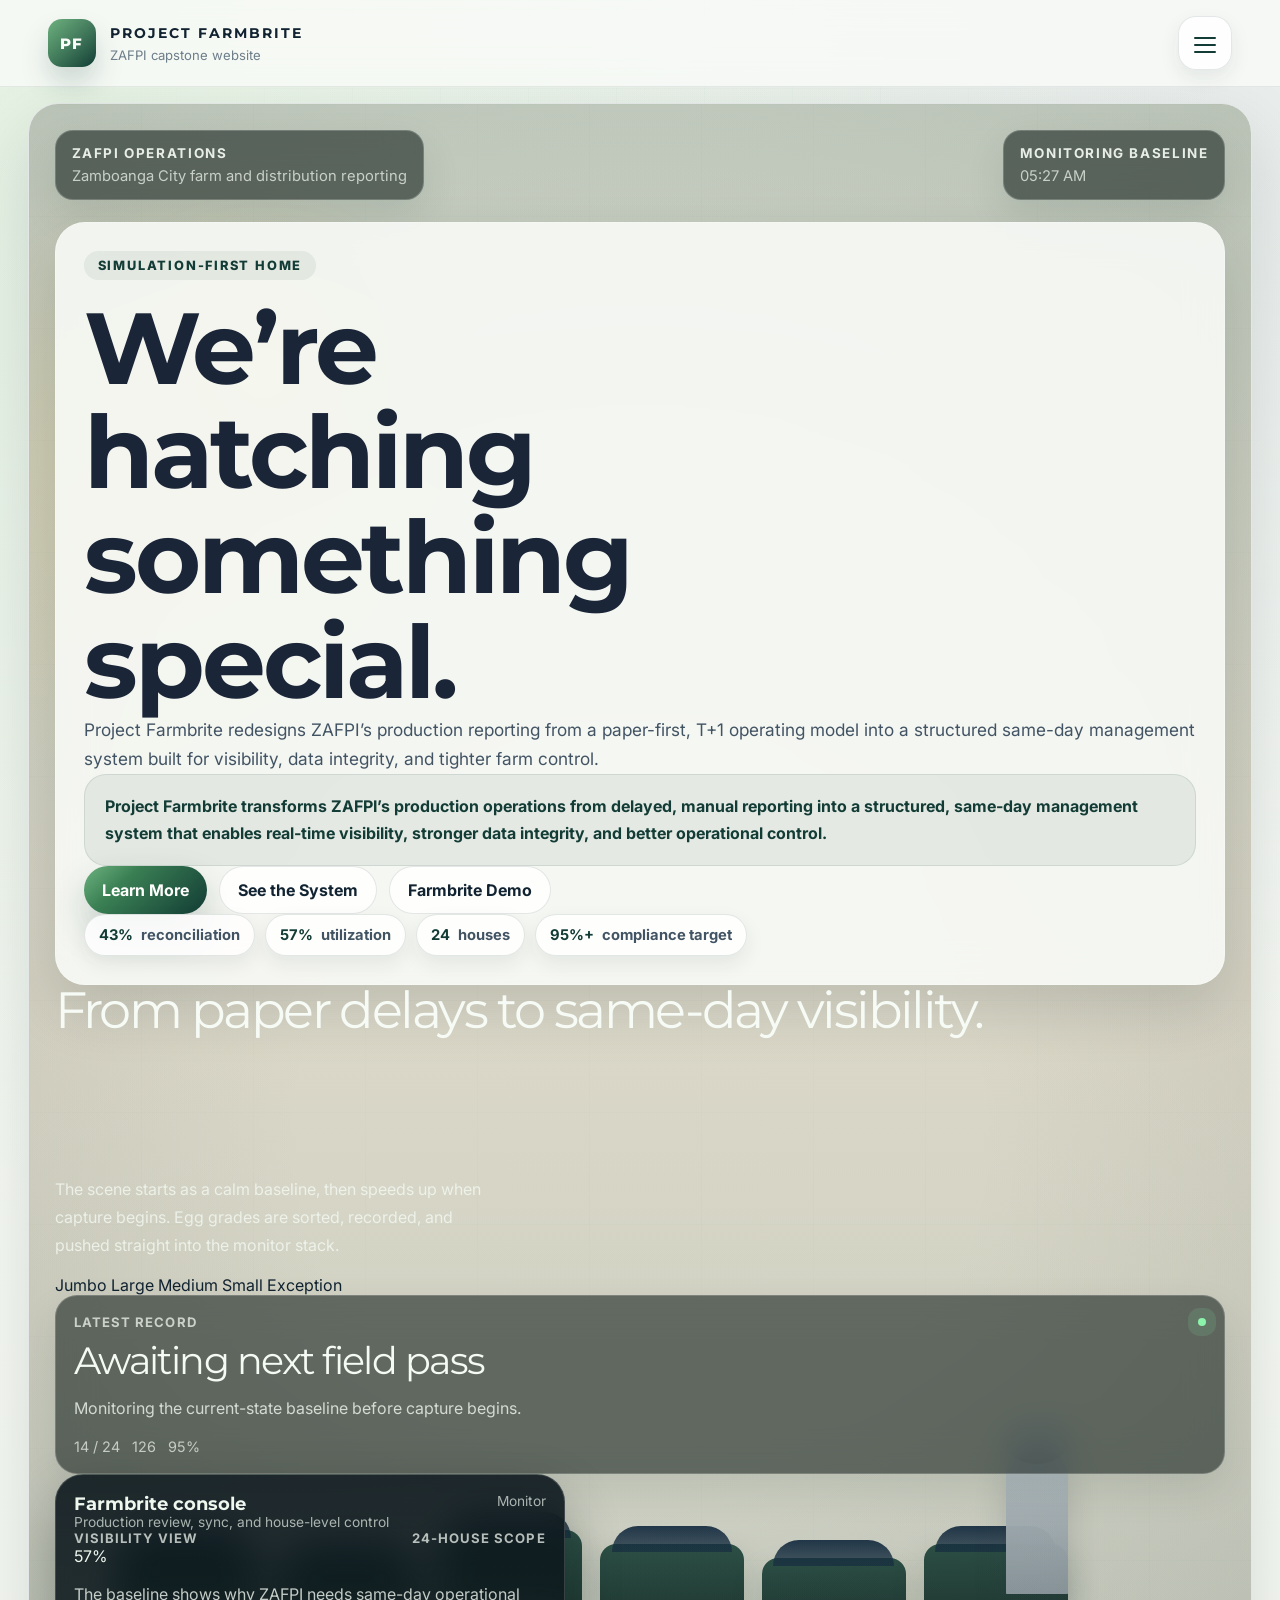
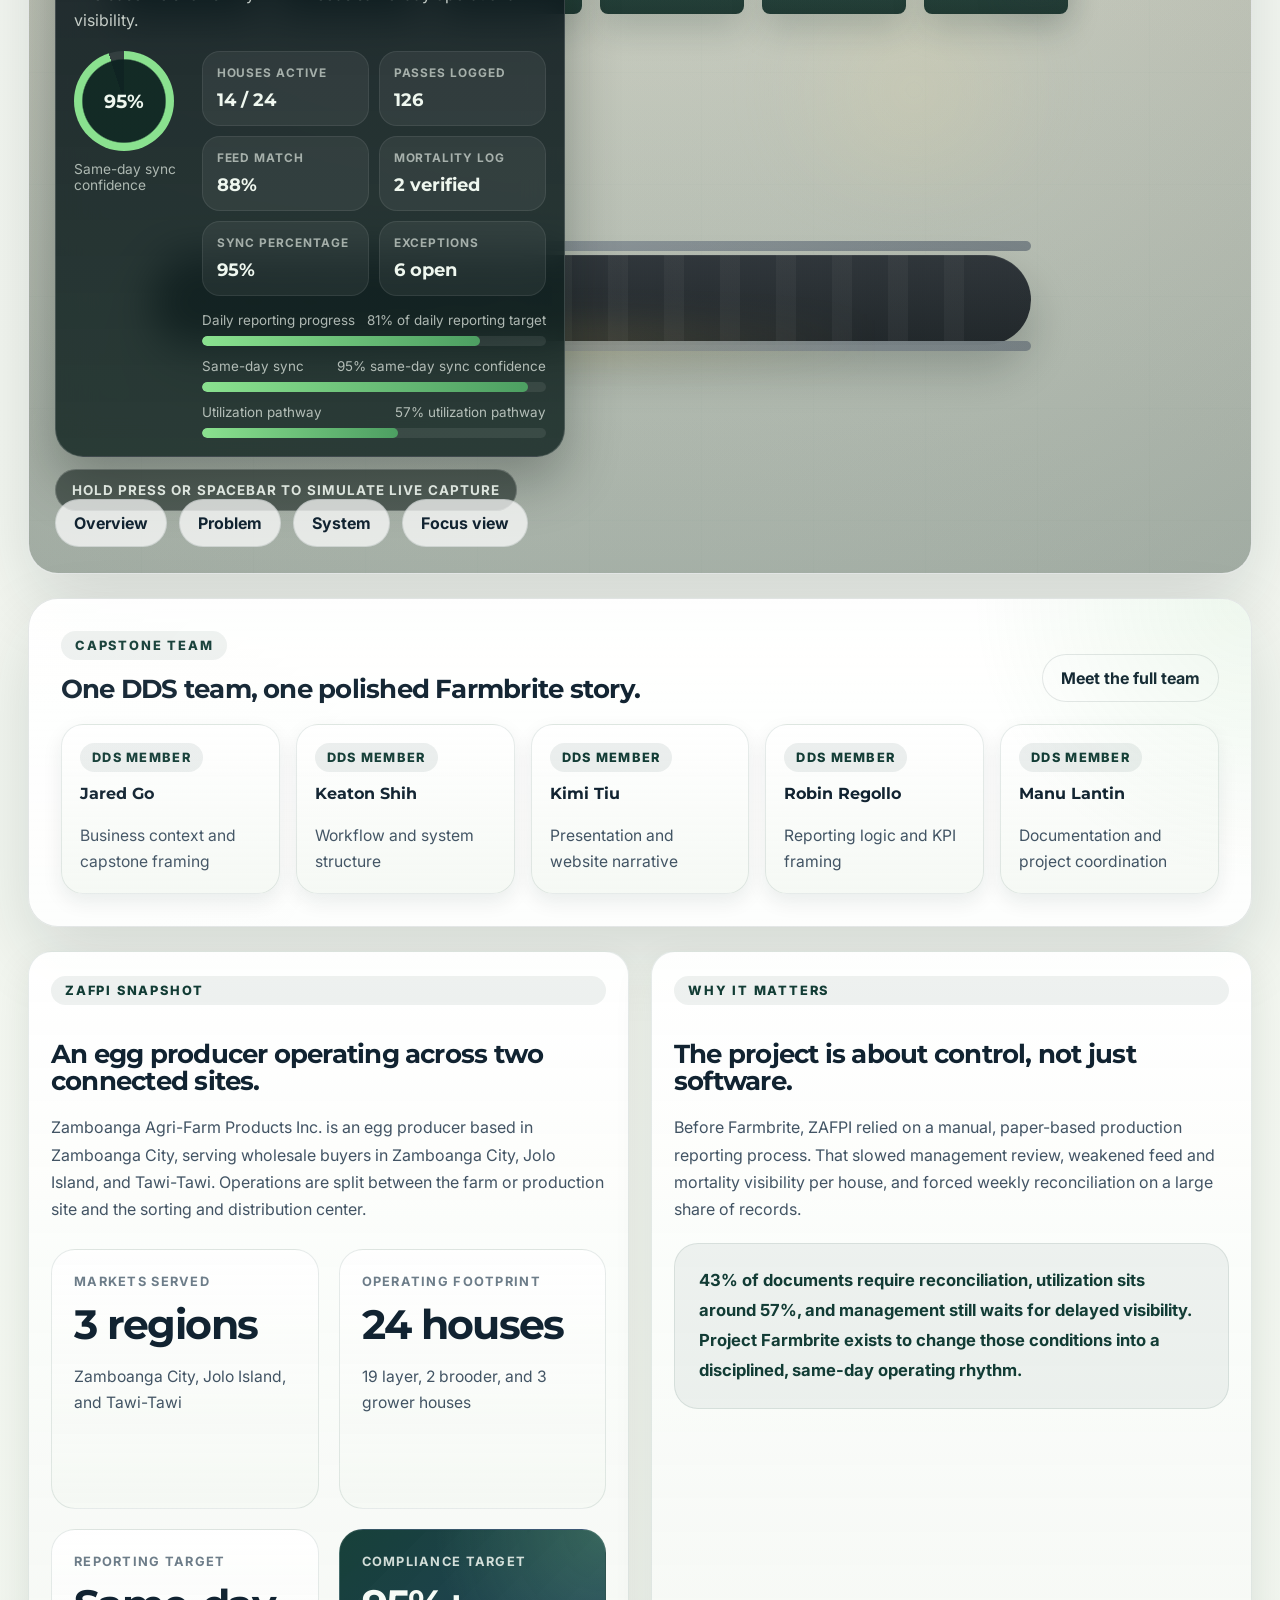
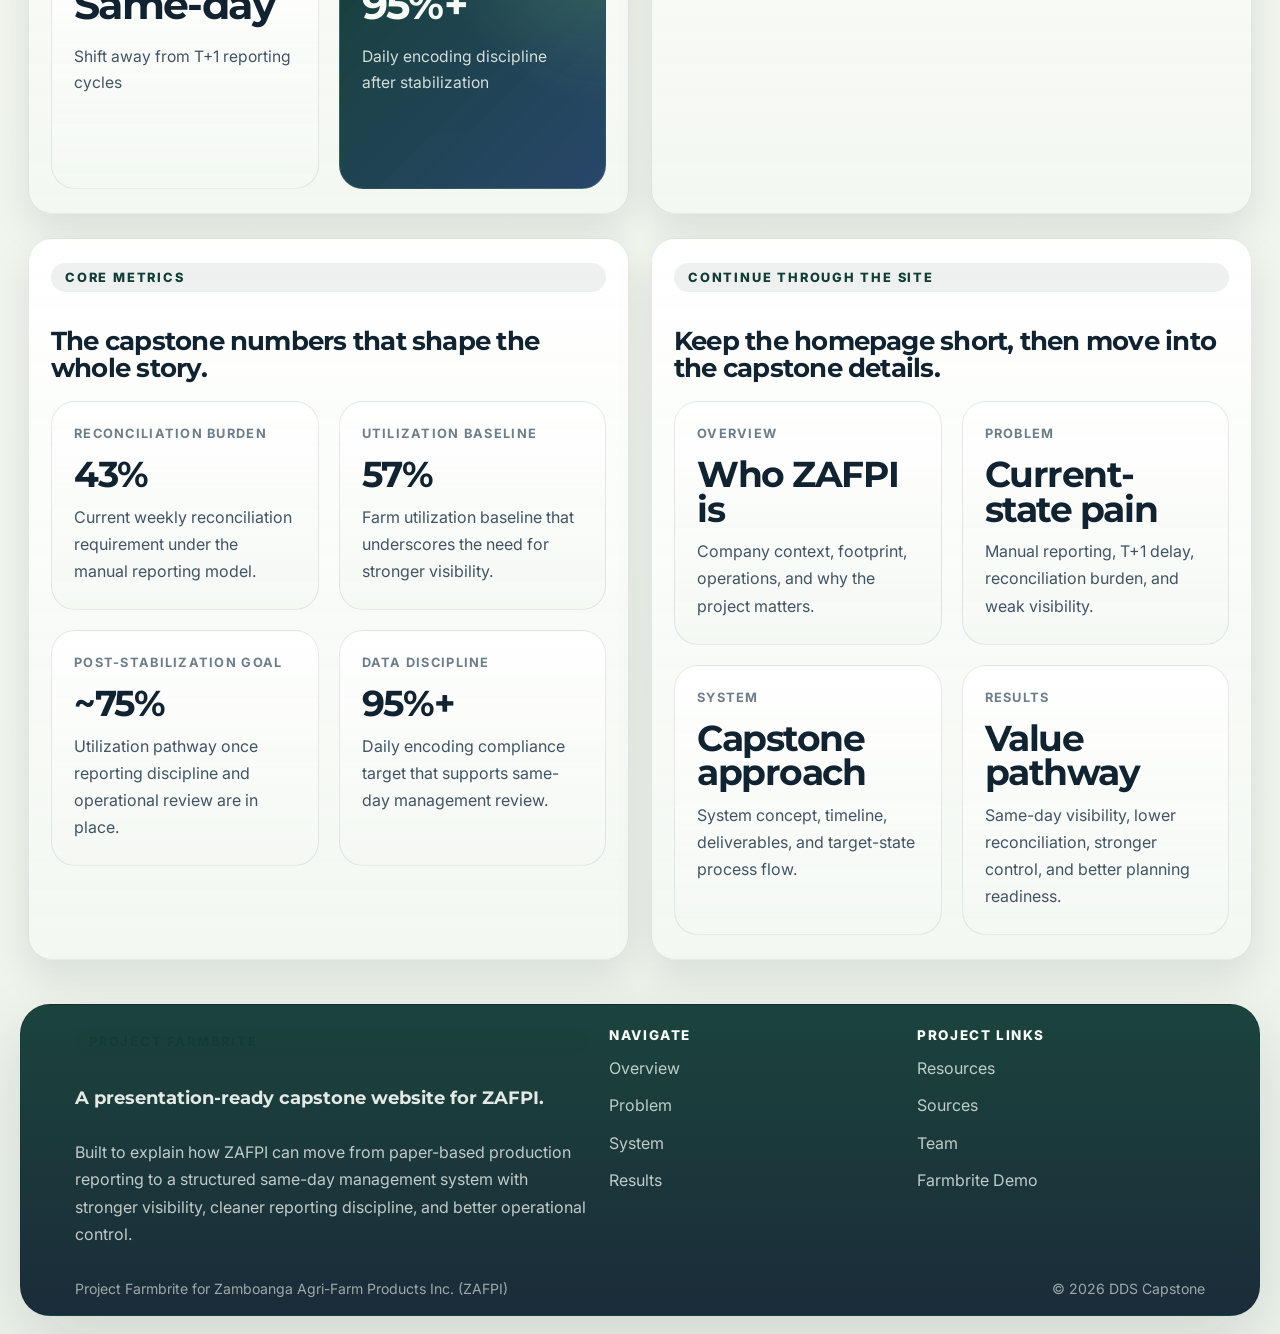
==== commit d25c14aa: "Add files via upload" ====
--- a/index.html
+++ b/index.html
@@ -2408,6 +2408,13 @@
             <div class="scene-belt">
               <div class="scene-belt-rail scene-belt-rail--left"></div>
               <div class="scene-belt-track"></div>
+              <div class="scene-sort-markers" aria-hidden="true">
+                <span>Jumbo</span>
+                <span>Large</span>
+                <span>Medium</span>
+                <span>Small</span>
+                <span>Exception</span>
+              </div>
               <div class="egg-stream" id="eggStream"></div>
               <div class="scene-belt-rail scene-belt-rail--right"></div>
               <div class="scene-belt-glow"></div>
@@ -2455,8 +2462,8 @@
               </div>
             </div>
 
-            <div class="sim-hero-grid">
-              <article class="hero-floating-card reveal reveal-delay-1">
+            <div class="sim-stage-grid">
+              <article class="hero-floating-card hero-floating-card--stage reveal reveal-delay-1">
                 <div class="eyebrow">Simulation-first home</div>
                 <h1 class="hero-title hero-title--home">We&rsquo;re hatching something special.</h1>
                 <p class="lead hero-lead">Project Farmbrite redesigns ZAFPI&rsquo;s production reporting from a paper-first, T+1 operating model into a structured same-day management system built for visibility, data integrity, and tighter farm control.</p>
@@ -2474,112 +2481,117 @@
                 </div>
               </article>
 
-              <article class="story-panel story-panel--landing reveal reveal-delay-2">
-                <div class="story-lines">
-                  <p class="story-line is-active">From paper delays to same-day visibility.</p>
-                  <p class="story-line">From the belt to the tablet, every pass becomes a record.</p>
-                  <p class="story-line">A farm dashboard built for discipline, not guesswork.</p>
+              <article class="scene-story-panel reveal reveal-delay-2">
+                <div class="scene-story-copy">
+                  <div class="story-lines">
+                    <p class="story-line is-active">From paper delays to same-day visibility.</p>
+                    <p class="story-line">From the belt to the tablet, every pass becomes a record.</p>
+                    <p class="story-line">A farm dashboard built for discipline, not guesswork.</p>
+                  </div>
+                  <p class="story-support">The scene starts as a calm baseline, then speeds up when capture begins. Egg grades are sorted, recorded, and pushed straight into the monitor stack.</p>
                 </div>
-                <p class="story-support">The landing page stays cinematic, but it is grounded in the capstone itself: delayed manual reporting, farm-wide operational scope, and the shift toward same-day visibility with structured digital capture.</p>
-                <div class="team-presence">
-                  <span class="team-presence-label">DDS team</span>
-                  <p>Jared Go, Keaton Shih, Kimi Tiu, Robin Regollo, and Manu Lantin are presented here as one capstone team building the reporting discipline ZAFPI needs.</p>
+                <div class="scene-grade-guide">
+                  <span class="grade-chip grade-chip--jumbo">Jumbo</span>
+                  <span class="grade-chip grade-chip--large">Large</span>
+                  <span class="grade-chip grade-chip--medium">Medium</span>
+                  <span class="grade-chip grade-chip--small">Small</span>
+                  <span class="grade-chip grade-chip--exception">Exception</span>
                 </div>
               </article>
-            </div>
-
-            <div class="sim-bottom sim-bottom--landing">
-              <div class="sim-control-deck reveal reveal-delay-3">
-                <div class="sim-controls">
-                  <span class="instruction-chip">Hold press or spacebar to simulate live capture</span>
-                  <a class="mini-button" href="about.html">Overview</a>
-                  <a class="mini-button" href="problem.html">Problem</a>
-                  <a class="mini-button" href="system.html">System</a>
-                  <button class="mini-button" id="focusToggle" type="button">Focus view</button>
-                </div>
-              </div>
-
-              <aside class="dashboard-panel dashboard-panel--landing reveal reveal-delay-2">
-                <div class="dashboard-header">
-                  <div>
-                    <h2 class="dashboard-title">Farmbrite console</h2>
-                    <div class="dashboard-subtitle">Production review, sync, and house-level control</div>
+
+              <aside class="monitor-stack reveal reveal-delay-2">
+                <article class="signal-card record-dock">
+                  <div class="signal-head">
+                    <span>Latest record</span>
+                    <span class="live-dot" aria-hidden="true"></span>
                   </div>
-                  <div class="dashboard-time">Dashboard</div>
-                </div>
-                <div class="dashboard-grid">
-                  <div class="ring-card">
-                    <div class="ring-visual" id="ringVisual"><strong id="ringValue">95%</strong></div>
-                    <span class="dashboard-subtitle">Same-day sync confidence</span>
+                  <div class="signal-value signal-value--compact" id="latestRecord">Awaiting next field pass</div>
+                  <p class="signal-copy" id="latestNarrative">Monitoring the current-state baseline before capture begins.</p>
+                  <div class="signal-meta">
+                    <span id="housesMeta">14 / 24 active</span>
+                    <span id="passesMeta">126 passes</span>
+                    <span id="syncMeta">95% sync</span>
                   </div>
-                  <div>
-                    <div class="dashboard-mini-grid">
-                      <article class="dashboard-mini-card">
-                        <label>Houses active</label>
-                        <strong id="housesCount">14 / 24</strong>
-                      </article>
-                      <article class="dashboard-mini-card">
-                        <label>Passes logged</label>
-                        <strong id="passesCount">126</strong>
-                      </article>
-                      <article class="dashboard-mini-card">
-                        <label>Feed match</label>
-                        <strong id="feedCount">88%</strong>
-                      </article>
-                      <article class="dashboard-mini-card">
-                        <label>Mortality log</label>
-                        <strong id="mortalityCount">2 verified</strong>
-                      </article>
-                      <article class="dashboard-mini-card">
-                        <label>Sync percentage</label>
-                        <strong id="syncCount">95%</strong>
-                      </article>
-                      <article class="dashboard-mini-card">
-                        <label>Exceptions</label>
-                        <strong id="alertCount">6 open</strong>
-                      </article>
+                </article>
+
+                <aside class="dashboard-panel dashboard-panel--landing">
+                  <div class="dashboard-header">
+                    <div>
+                      <h2 class="dashboard-title">Farmbrite console</h2>
+                      <div class="dashboard-subtitle">Production review, sync, and house-level control</div>
                     </div>
-                    <div class="dashboard-progress">
-                      <div class="dashboard-progress-item">
-                        <div class="dashboard-progress-head"><span>Daily reporting progress</span><span id="dailyLabel">81% of daily reporting target</span></div>
-                        <div class="dashboard-progress-bar"><span id="dailyBar" style="--fill: 81%"></span></div>
+                    <div class="dashboard-time">Monitor</div>
+                  </div>
+
+                  <article class="dashboard-summary-card">
+                    <div class="signal-head">
+                      <span>Visibility view</span>
+                      <span>24-house scope</span>
+                    </div>
+                    <div class="dashboard-summary-value" id="visibilityValue">57%</div>
+                    <p class="signal-copy" id="visibilityNarrative">The baseline shows why ZAFPI needs same-day operational visibility.</p>
+                  </article>
+
+                  <div class="dashboard-grid">
+                    <div class="ring-card">
+                      <div class="ring-visual" id="ringVisual"><strong id="ringValue">95%</strong></div>
+                      <span class="dashboard-subtitle">Same-day sync confidence</span>
+                    </div>
+                    <div>
+                      <div class="dashboard-mini-grid">
+                        <article class="dashboard-mini-card">
+                          <label>Houses active</label>
+                          <strong id="housesCount">14 / 24</strong>
+                        </article>
+                        <article class="dashboard-mini-card">
+                          <label>Passes logged</label>
+                          <strong id="passesCount">126</strong>
+                        </article>
+                        <article class="dashboard-mini-card">
+                          <label>Feed match</label>
+                          <strong id="feedCount">88%</strong>
+                        </article>
+                        <article class="dashboard-mini-card">
+                          <label>Mortality log</label>
+                          <strong id="mortalityCount">2 verified</strong>
+                        </article>
+                        <article class="dashboard-mini-card">
+                          <label>Sync percentage</label>
+                          <strong id="syncCount">95%</strong>
+                        </article>
+                        <article class="dashboard-mini-card">
+                          <label>Exceptions</label>
+                          <strong id="alertCount">6 open</strong>
+                        </article>
                       </div>
-                      <div class="dashboard-progress-item">
-                        <div class="dashboard-progress-head"><span>Same-day sync</span><span id="syncLabel">95% same-day sync confidence</span></div>
-                        <div class="dashboard-progress-bar"><span id="syncBar" style="--fill: 95%"></span></div>
-                      </div>
-                      <div class="dashboard-progress-item">
-                        <div class="dashboard-progress-head"><span>Utilization pathway</span><span id="utilLabel">57% utilization pathway</span></div>
-                        <div class="dashboard-progress-bar"><span id="utilBar" style="--fill: 57%"></span></div>
+                      <div class="dashboard-progress">
+                        <div class="dashboard-progress-item">
+                          <div class="dashboard-progress-head"><span>Daily reporting progress</span><span id="dailyLabel">81% of daily reporting target</span></div>
+                          <div class="dashboard-progress-bar"><span id="dailyBar" style="--fill: 81%"></span></div>
+                        </div>
+                        <div class="dashboard-progress-item">
+                          <div class="dashboard-progress-head"><span>Same-day sync</span><span id="syncLabel">95% same-day sync confidence</span></div>
+                          <div class="dashboard-progress-bar"><span id="syncBar" style="--fill: 95%"></span></div>
+                        </div>
+                        <div class="dashboard-progress-item">
+                          <div class="dashboard-progress-head"><span>Utilization pathway</span><span id="utilLabel">57% utilization pathway</span></div>
+                          <div class="dashboard-progress-bar"><span id="utilBar" style="--fill: 57%"></span></div>
+                        </div>
                       </div>
                     </div>
                   </div>
-                </div>
+                </aside>
               </aside>
             </div>
 
-            <div class="sim-floating-panels reveal reveal-delay-3">
-              <article class="signal-card signal-card--compact">
-                <div class="signal-head">
-                  <span>Latest record</span>
-                  <span class="live-dot" aria-hidden="true"></span>
-                </div>
-                <div class="signal-value signal-value--compact" id="latestRecord">Awaiting next field pass</div>
-                <p class="signal-copy" id="latestNarrative">Monitoring the current-state baseline before capture begins.</p>
-              </article>
-              <article class="signal-card signal-card--compact">
-                <div class="signal-head">
-                  <span>Visibility view</span>
-                  <span>24-house scope</span>
-                </div>
-                <div class="signal-value signal-value--compact" id="visibilityValue">57%</div>
-                <p class="signal-copy" id="visibilityNarrative">The baseline shows why ZAFPI needs same-day operational visibility.</p>
-                <div class="signal-meta">
-                  <span id="housesMeta">14 / 24</span>
-                  <span id="passesMeta">126</span>
-                  <span id="syncMeta">95%</span>
-                </div>
-              </article>
+            <div class="sim-control-rail reveal reveal-delay-3">
+              <span class="instruction-chip">Hold press or spacebar to simulate live capture</span>
+              <div class="sim-controls">
+                <a class="mini-button" href="about.html">Overview</a>
+                <a class="mini-button" href="problem.html">Problem</a>
+                <a class="mini-button" href="system.html">System</a>
+                <button class="mini-button" id="focusToggle" type="button">Focus view</button>
+              </div>
             </div>
 
             <div class="sim-toast" id="simToast">
@@ -2588,43 +2600,6 @@
             </div>
           </div>
         </div>
-      </section>
-
-      <section class="home-summary-grid">
-        <article class="summary-band reveal reveal-delay-1">
-          <div class="eyebrow">ZAFPI snapshot</div>
-          <h2 class="summary-title">An egg producer operating across two connected sites.</h2>
-          <p class="summary-copy">Zamboanga Agri-Farm Products Inc. is an egg producer based in Zamboanga City, serving wholesale buyers in Zamboanga City, Jolo Island, and Tawi-Tawi. Operations are split between the farm or production site and the sorting and distribution center.</p>
-          <div class="quick-stat-grid">
-            <article class="stat-card">
-              <span class="card-label">Markets served</span>
-              <strong class="stat-value">3 regions</strong>
-              <div class="stat-support">Zamboanga City, Jolo Island, and Tawi-Tawi</div>
-            </article>
-            <article class="stat-card">
-              <span class="card-label">Operating footprint</span>
-              <strong class="stat-value">24 houses</strong>
-              <div class="stat-support">19 layer, 2 brooder, and 3 grower houses</div>
-            </article>
-            <article class="stat-card">
-              <span class="card-label">Reporting target</span>
-              <strong class="stat-value">Same-day</strong>
-              <div class="stat-support">Shift away from T+1 reporting cycles</div>
-            </article>
-            <article class="stat-card is-accent">
-              <span class="card-label">Compliance target</span>
-              <strong class="stat-value">95%+</strong>
-              <div class="stat-support">Daily encoding discipline after stabilization</div>
-            </article>
-          </div>
-        </article>
-
-        <article class="summary-band reveal reveal-delay-2">
-          <div class="eyebrow">Why it matters</div>
-          <h2 class="summary-title">The project is about control, not just software.</h2>
-          <p class="summary-copy">Before Farmbrite, ZAFPI relied on a manual, paper-based production reporting process. That slowed management review, weakened feed and mortality visibility per house, and forced weekly reconciliation on a large share of records.</p>
-          <div class="quote-strip">43% of documents require reconciliation, utilization sits around 57%, and management still waits for delayed visibility. Project Farmbrite exists to change those conditions into a disciplined, same-day operating rhythm.</div>
-        </article>
       </section>
 
       <section class="section-shell home-team-section reveal">
@@ -2662,6 +2637,43 @@
             <span class="stat-support">Documentation and project coordination</span>
           </article>
         </div>
+      </section>
+
+      <section class="home-summary-grid">
+        <article class="summary-band reveal reveal-delay-1">
+          <div class="eyebrow">ZAFPI snapshot</div>
+          <h2 class="summary-title">An egg producer operating across two connected sites.</h2>
+          <p class="summary-copy">Zamboanga Agri-Farm Products Inc. is an egg producer based in Zamboanga City, serving wholesale buyers in Zamboanga City, Jolo Island, and Tawi-Tawi. Operations are split between the farm or production site and the sorting and distribution center.</p>
+          <div class="quick-stat-grid">
+            <article class="stat-card">
+              <span class="card-label">Markets served</span>
+              <strong class="stat-value">3 regions</strong>
+              <div class="stat-support">Zamboanga City, Jolo Island, and Tawi-Tawi</div>
+            </article>
+            <article class="stat-card">
+              <span class="card-label">Operating footprint</span>
+              <strong class="stat-value">24 houses</strong>
+              <div class="stat-support">19 layer, 2 brooder, and 3 grower houses</div>
+            </article>
+            <article class="stat-card">
+              <span class="card-label">Reporting target</span>
+              <strong class="stat-value">Same-day</strong>
+              <div class="stat-support">Shift away from T+1 reporting cycles</div>
+            </article>
+            <article class="stat-card is-accent">
+              <span class="card-label">Compliance target</span>
+              <strong class="stat-value">95%+</strong>
+              <div class="stat-support">Daily encoding discipline after stabilization</div>
+            </article>
+          </div>
+        </article>
+
+        <article class="summary-band reveal reveal-delay-2">
+          <div class="eyebrow">Why it matters</div>
+          <h2 class="summary-title">The project is about control, not just software.</h2>
+          <p class="summary-copy">Before Farmbrite, ZAFPI relied on a manual, paper-based production reporting process. That slowed management review, weakened feed and mortality visibility per house, and forced weekly reconciliation on a large share of records.</p>
+          <div class="quote-strip">43% of documents require reconciliation, utilization sits around 57%, and management still waits for delayed visibility. Project Farmbrite exists to change those conditions into a disciplined, same-day operating rhythm.</div>
+        </article>
       </section>
 
       <section class="home-path-grid">
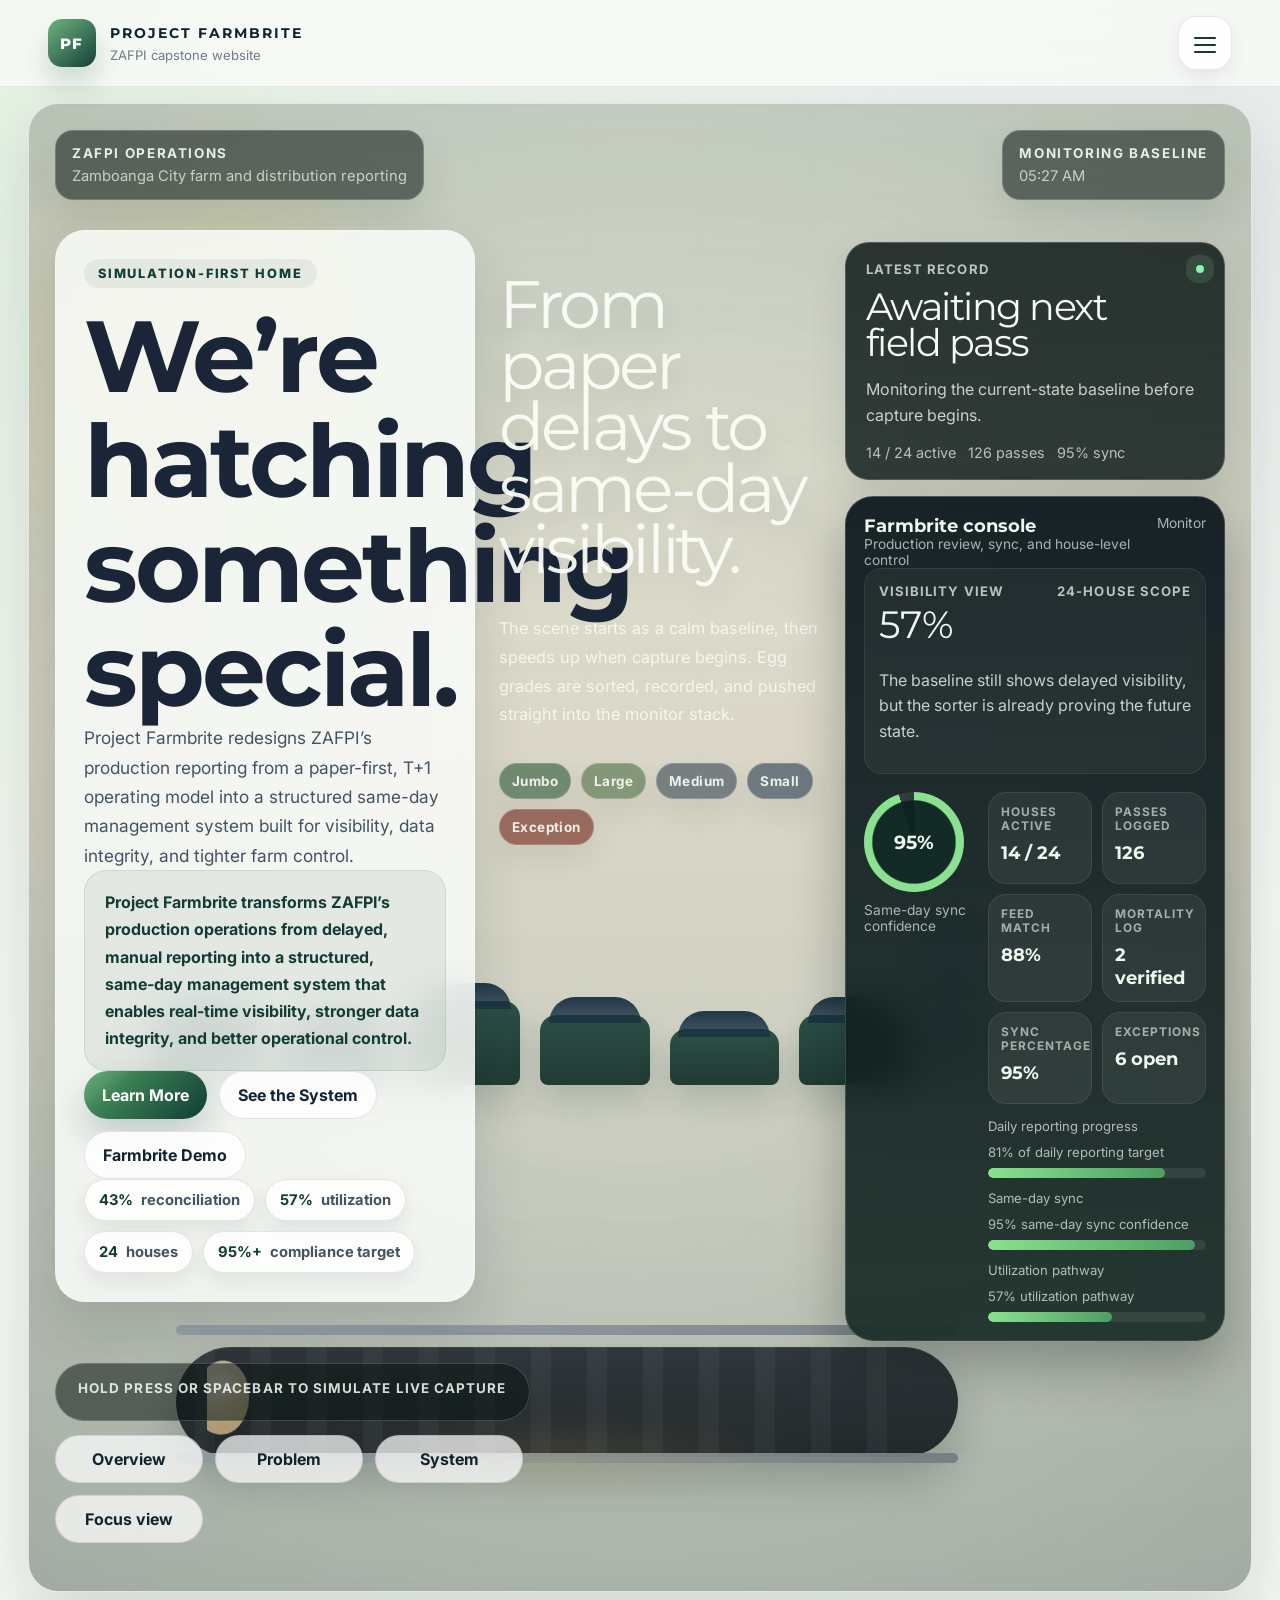
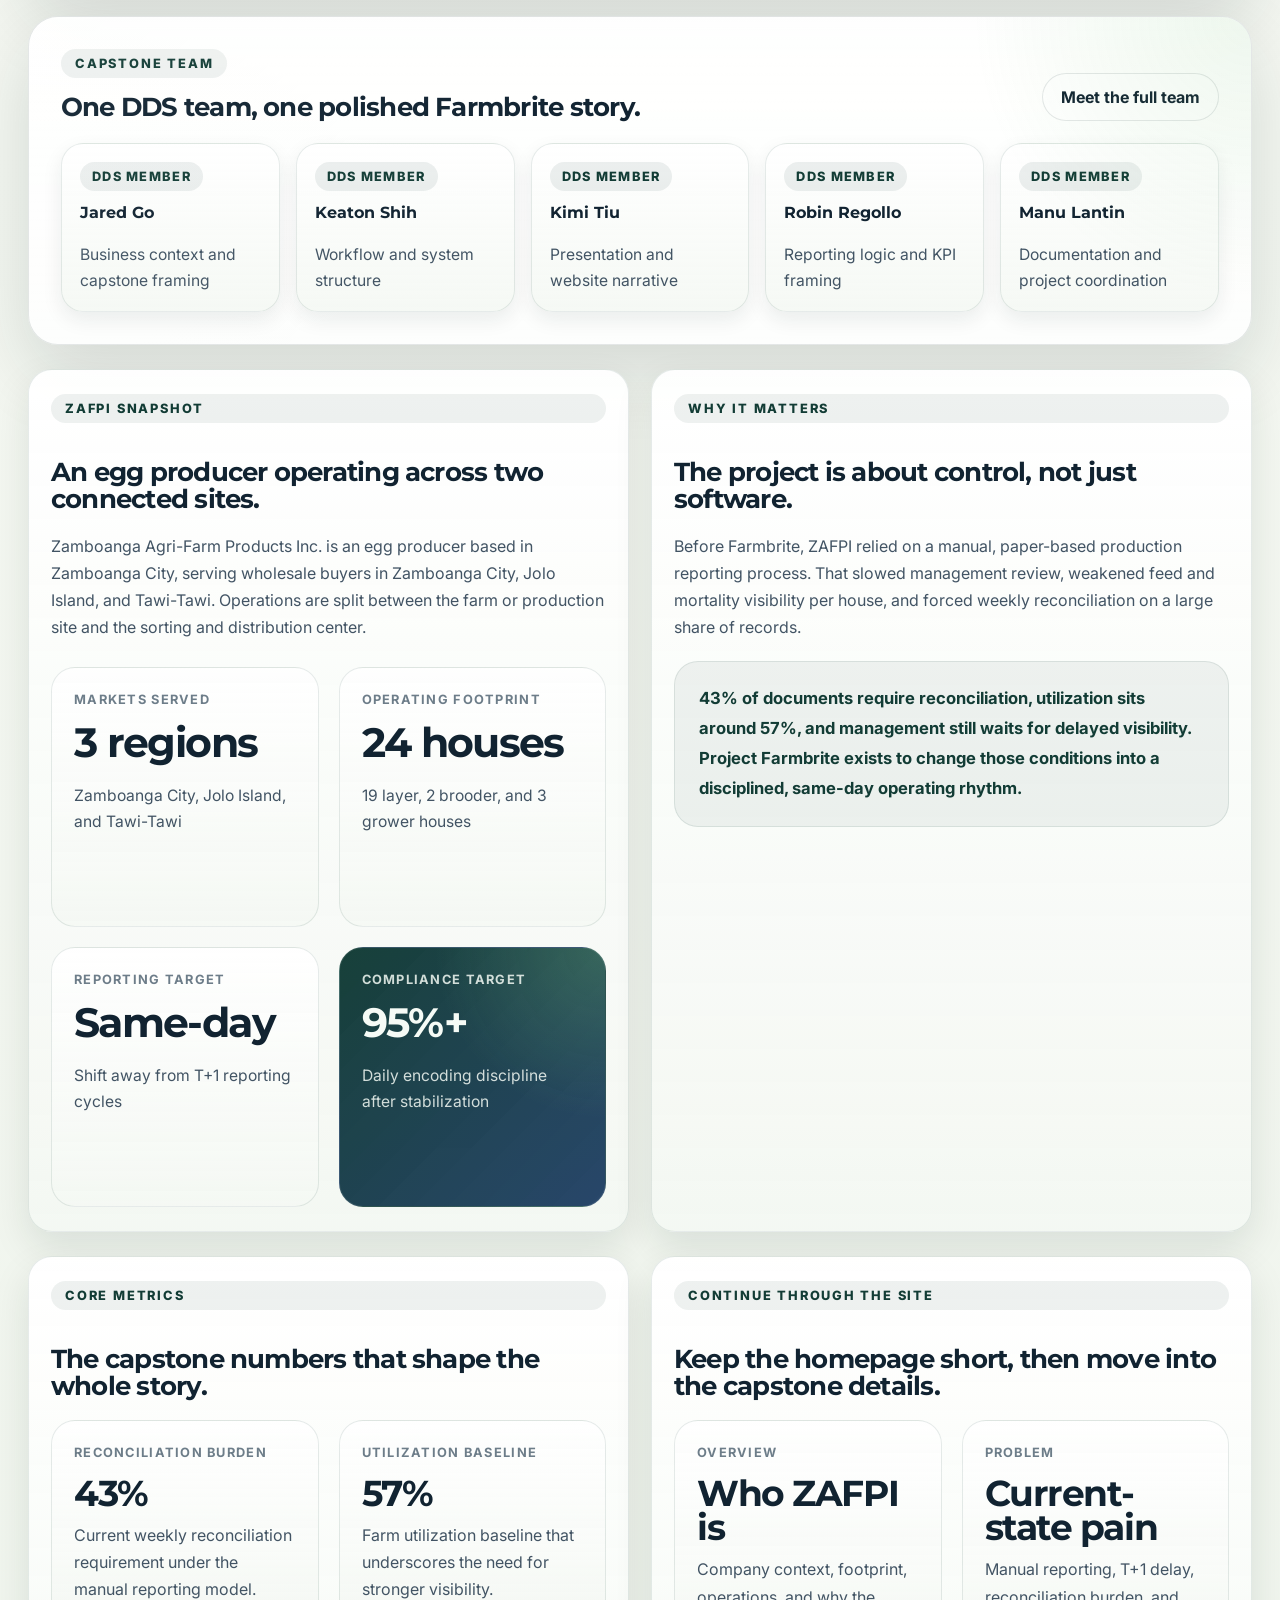
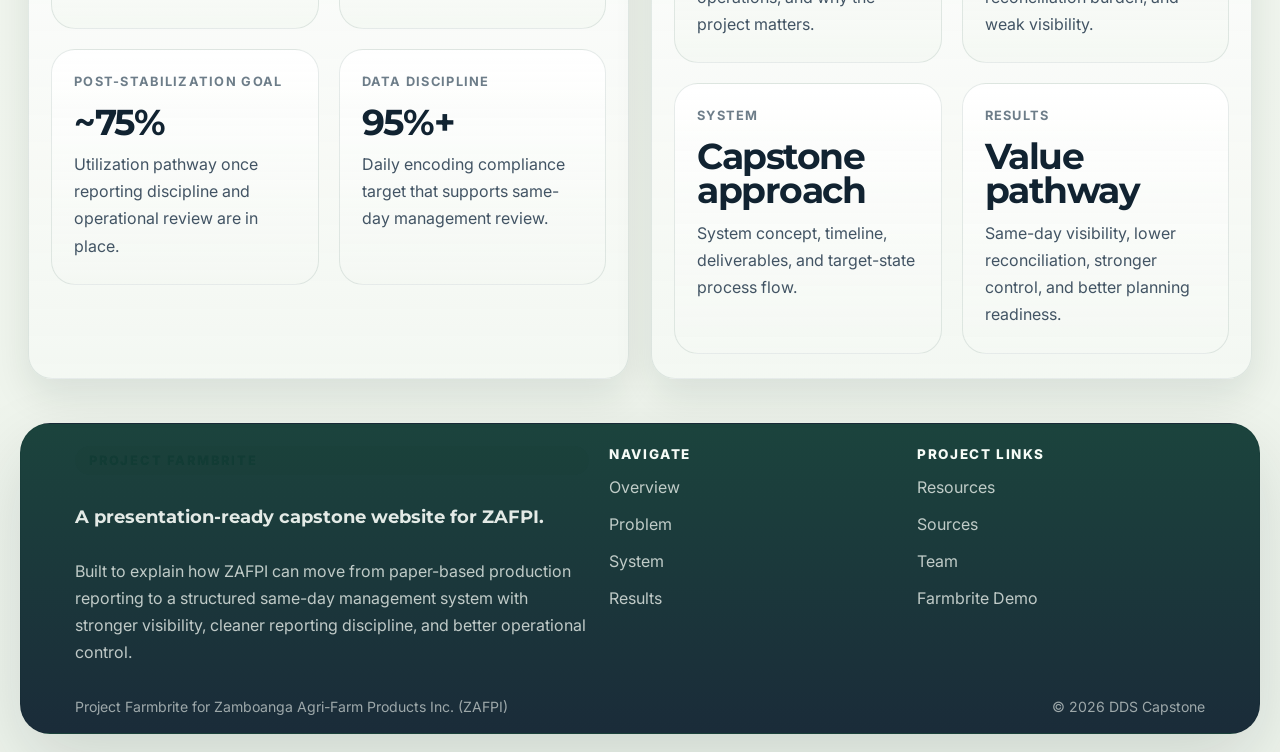
==== commit a695aea9: "Add files via upload" ====
--- a/index.html
+++ b/index.html
@@ -2357,7 +2357,403 @@
   .dashboard-panel--landing {
     animation: none;
   }
-}
+}
+
+/* Homepage simulation layout v3 */
+.demo-stage--full {
+  min-height: max(980px, calc(100vh - var(--nav-height) - 18px));
+}
+
+.scene-sort-markers {
+  display: none;
+}
+
+.scene-belt {
+  left: 12%;
+  right: 24%;
+  bottom: 9%;
+  height: 138px;
+  z-index: 1;
+}
+
+.scene-belt-track {
+  inset: 28px 0 0;
+}
+
+.scene-farmline {
+  left: 10%;
+  right: 28%;
+  bottom: 34%;
+  gap: 20px;
+}
+
+.scene-silo {
+  right: 22%;
+  bottom: 35%;
+}
+
+.egg-stream {
+  inset: 0 4% 0 4%;
+}
+
+.sim-egg {
+  top: 24px;
+  box-shadow:
+    0 14px 22px rgba(18, 24, 27, 0.16),
+    inset 0 2px 5px rgba(255, 255, 255, 0.45);
+}
+
+.sim-egg::before {
+  content: "";
+  position: absolute;
+  inset: 12% 18% 42% 24%;
+  border-radius: 50%;
+  background: radial-gradient(circle, rgba(255, 255, 255, 0.62), transparent 72%);
+  opacity: 0.88;
+}
+
+.egg--jumbo {
+  background: radial-gradient(circle at 35% 28%, #fffef9, #f0dfbd 70%);
+}
+
+.egg--large {
+  background: radial-gradient(circle at 35% 30%, #f7edd9, #ddbe90 70%);
+}
+
+.egg--medium {
+  background:
+    radial-gradient(circle at 35% 30%, #f5f0e4, #d9d2be 70%),
+    radial-gradient(circle at 26% 54%, rgba(104, 86, 62, 0.28) 0 2px, transparent 2px),
+    radial-gradient(circle at 66% 30%, rgba(104, 86, 62, 0.22) 0 1.5px, transparent 1.5px);
+}
+
+.egg--small {
+  background: radial-gradient(circle at 35% 28%, #fbf7ea, #ded8c2 72%);
+}
+
+.egg--exception {
+  background: radial-gradient(circle at 35% 30%, #f6d2c6, #c77b6f 72%);
+}
+
+.sim-overlay--landing {
+  grid-template-rows: auto auto 1fr auto;
+  padding: clamp(26px, 2vw, 34px);
+  gap: 22px;
+}
+
+.sim-stage-grid {
+  display: grid;
+  grid-template-columns: minmax(320px, 420px) minmax(280px, 1fr) minmax(320px, 380px);
+  gap: 24px;
+  align-items: start;
+  margin-top: 8px;
+  position: relative;
+  z-index: 3;
+}
+
+.hero-floating-card--stage {
+  max-width: 420px;
+}
+
+.scene-story-panel {
+  display: grid;
+  gap: 18px;
+  align-self: start;
+  justify-self: center;
+  max-width: 520px;
+  padding-top: 44px;
+}
+
+.scene-story-copy {
+  display: grid;
+  gap: 18px;
+  max-width: 460px;
+}
+
+.scene-story-panel .story-line {
+  margin: 0;
+  font-size: clamp(2.6rem, 5.2vw, 4.95rem);
+  line-height: 0.92;
+  color: rgba(251, 252, 247, 0.94);
+  text-shadow: 0 12px 26px rgba(10, 22, 18, 0.12);
+}
+
+.scene-story-panel .story-support {
+  max-width: 34ch;
+  color: rgba(248, 251, 245, 0.88);
+  font-size: 1.02rem;
+}
+
+.scene-grade-guide {
+  display: flex;
+  flex-wrap: wrap;
+  gap: 10px;
+}
+
+.grade-chip {
+  display: inline-flex;
+  align-items: center;
+  min-height: 36px;
+  padding: 8px 12px;
+  border-radius: 999px;
+  border: 1px solid rgba(255, 255, 255, 0.16);
+  background: rgba(15, 28, 24, 0.42);
+  box-shadow: 0 14px 30px rgba(10, 20, 18, 0.08);
+  color: rgba(248, 251, 245, 0.92);
+  font-size: 0.84rem;
+  font-weight: 700;
+  letter-spacing: 0.03em;
+  backdrop-filter: blur(12px);
+}
+
+.grade-chip--jumbo {
+  background: rgba(83, 117, 88, 0.78);
+}
+
+.grade-chip--large {
+  background: rgba(106, 132, 95, 0.76);
+}
+
+.grade-chip--medium {
+  background: rgba(75, 86, 96, 0.68);
+}
+
+.grade-chip--small {
+  background: rgba(59, 79, 95, 0.68);
+}
+
+.grade-chip--exception {
+  background: rgba(135, 77, 64, 0.78);
+}
+
+.monitor-stack {
+  width: min(100%, 380px);
+  justify-self: end;
+  align-self: start;
+  display: grid;
+  gap: 16px;
+  margin-top: 12px;
+  position: relative;
+  z-index: 3;
+}
+
+.record-dock {
+  width: 100%;
+  padding: 18px 20px;
+  border-radius: 24px;
+  background:
+    linear-gradient(180deg, rgba(19, 31, 28, 0.88), rgba(12, 24, 22, 0.82)),
+    rgba(255, 255, 255, 0.04);
+}
+
+.record-dock .signal-value {
+  font-size: clamp(2.1rem, 3vw, 3rem);
+  line-height: 0.94;
+  max-width: 10ch;
+}
+
+.record-dock .signal-copy {
+  max-width: none;
+}
+
+.record-dock .signal-meta {
+  display: flex;
+  flex-wrap: wrap;
+  gap: 12px;
+}
+
+.dashboard-panel--landing {
+  width: 100%;
+  max-width: none;
+  padding: 18px;
+  background: linear-gradient(180deg, rgba(12, 23, 29, 0.94), rgba(17, 36, 32, 0.88));
+}
+
+.dashboard-summary-card {
+  display: grid;
+  gap: 8px;
+  padding: 14px 14px 12px;
+  border-radius: 18px;
+  border: 1px solid rgba(255, 255, 255, 0.08);
+  background: rgba(255, 255, 255, 0.04);
+  margin-bottom: 14px;
+}
+
+.dashboard-summary-value {
+  font-family: "Montserrat", sans-serif;
+  font-size: clamp(1.9rem, 3vw, 2.8rem);
+  line-height: 0.95;
+}
+
+.dashboard-grid {
+  grid-template-columns: 108px minmax(0, 1fr);
+  gap: 16px;
+  align-items: start;
+}
+
+.dashboard-mini-grid {
+  grid-template-columns: repeat(2, minmax(0, 1fr));
+  gap: 10px;
+}
+
+.dashboard-mini-card {
+  min-height: 92px;
+  padding: 12px;
+}
+
+.dashboard-mini-card label {
+  display: block;
+  margin-bottom: 8px;
+  line-height: 1.2;
+}
+
+.dashboard-progress {
+  margin-top: 14px;
+  gap: 12px;
+}
+
+.dashboard-progress-head {
+  flex-wrap: wrap;
+  align-items: flex-start;
+  gap: 10px;
+  font-size: 0.82rem;
+}
+
+.sim-control-rail {
+  display: flex;
+  flex-direction: column;
+  align-items: flex-start;
+  gap: 14px;
+  width: fit-content;
+  max-width: 560px;
+  position: relative;
+  z-index: 4;
+  margin-top: auto;
+}
+
+.sim-control-rail .instruction-chip {
+  min-height: 58px;
+  padding: 16px 22px;
+}
+
+.sim-control-rail .sim-controls {
+  display: flex;
+  flex-wrap: wrap;
+  gap: 12px;
+}
+
+.sim-control-rail .mini-button {
+  min-width: 148px;
+}
+
+.demo-stage.is-focus .hero-floating-card--stage,
+.demo-stage.is-focus .scene-story-panel,
+.demo-stage.is-focus .sim-topbar,
+.demo-stage.is-focus .sim-control-rail {
+  opacity: 0.32;
+}
+
+@media (max-width: 1180px) {
+  .demo-stage--full {
+    min-height: 1120px;
+  }
+
+  .sim-stage-grid {
+    grid-template-columns: 1fr;
+    gap: 18px;
+  }
+
+  .hero-floating-card--stage,
+  .scene-story-panel,
+  .monitor-stack {
+    max-width: none;
+    width: 100%;
+    justify-self: stretch;
+  }
+
+  .scene-story-panel {
+    padding-top: 0;
+  }
+
+  .scene-belt {
+    left: 8%;
+    right: 8%;
+    bottom: 12%;
+  }
+
+  .scene-farmline {
+    left: 8%;
+    right: 12%;
+    bottom: 33%;
+  }
+
+  .scene-silo {
+    right: 10%;
+    bottom: 34%;
+  }
+}
+
+@media (max-width: 900px) {
+  .demo-stage--full {
+    min-height: 1180px;
+  }
+
+  .scene-story-panel .story-line {
+    font-size: clamp(2.2rem, 9vw, 3.8rem);
+  }
+
+  .dashboard-grid {
+    grid-template-columns: 1fr;
+  }
+
+  .dashboard-mini-grid {
+    grid-template-columns: repeat(2, minmax(0, 1fr));
+  }
+
+  .sim-control-rail {
+    max-width: none;
+  }
+}
+
+@media (max-width: 700px) {
+  .demo-stage--full {
+    min-height: 1260px;
+  }
+
+  .scene-belt {
+    left: 4%;
+    right: 4%;
+    bottom: 11%;
+    height: 124px;
+  }
+
+  .scene-farmline {
+    left: 4%;
+    right: 4%;
+    bottom: 31%;
+  }
+
+  .scene-silo {
+    right: 6%;
+    bottom: 33%;
+    transform: scale(0.82);
+  }
+
+  .dashboard-mini-grid,
+  .sim-control-rail .sim-controls {
+    grid-template-columns: 1fr;
+    display: grid;
+  }
+
+  .sim-control-rail .mini-button {
+    width: 100%;
+    min-width: 0;
+  }
+
+  .record-dock .signal-value {
+    font-size: clamp(1.9rem, 8vw, 2.6rem);
+  }
+}
 
 </style>
 <!-- INLINE_SITE_CSS_END -->
@@ -2908,11 +3304,82 @@
   if (!stage || !eggStream) return;
   if (fallbackScene) fallbackScene.hidden = true;
 
+  const laneOffsets = [16, 42];
+  const layerHouses = Array.from({ length: 19 }, (_, index) => `Layer House ${String(index + 1).padStart(2, "0")}`);
+  const growerHouses = Array.from({ length: 3 }, (_, index) => `Grower House ${String(index + 1).padStart(2, "0")}`);
+  const brooderHouses = Array.from({ length: 2 }, (_, index) => `Brooder House ${String(index + 1).padStart(2, "0")}`);
+
   const eggTypes = [
-    { className: "egg--light", label: "Super Jumbo sync", weight: 0.24 },
-    { className: "egg--tan", label: "Large grade encoded", weight: 0.38 },
-    { className: "egg--speckled", label: "Medium tray passed", weight: 0.26 },
-    { className: "egg--alert", label: "Exception flagged", weight: 0.12 }
+    {
+      key: "jumbo",
+      label: "Jumbo",
+      className: "egg--jumbo",
+      width: 62,
+      height: 82,
+      weight: 0.12,
+      minGap: 166,
+      speedBoost: 22,
+      lanePool: [0],
+      destinationPool: layerHouses,
+      result: "high-yield tray accepted",
+      impact: "confidence"
+    },
+    {
+      key: "large",
+      label: "Large",
+      className: "egg--large",
+      width: 54,
+      height: 74,
+      weight: 0.34,
+      minGap: 150,
+      speedBoost: 12,
+      lanePool: [0, 1],
+      destinationPool: layerHouses,
+      result: "core production pass accepted",
+      impact: "confidence"
+    },
+    {
+      key: "medium",
+      label: "Medium",
+      className: "egg--medium",
+      width: 46,
+      height: 64,
+      weight: 0.26,
+      minGap: 138,
+      speedBoost: 0,
+      lanePool: [0, 1],
+      destinationPool: layerHouses.concat(growerHouses),
+      result: "volume tray added to consolidation",
+      impact: "volume"
+    },
+    {
+      key: "small",
+      label: "Small",
+      className: "egg--small",
+      width: 40,
+      height: 56,
+      weight: 0.18,
+      minGap: 126,
+      speedBoost: -10,
+      lanePool: [1],
+      destinationPool: growerHouses.concat(layerHouses.slice(0, 6)),
+      result: "secondary grade tray recorded",
+      impact: "volume"
+    },
+    {
+      key: "exception",
+      label: "Exception",
+      className: "egg--exception",
+      width: 50,
+      height: 68,
+      weight: 0.1,
+      minGap: 154,
+      speedBoost: 6,
+      lanePool: [0, 1],
+      destinationPool: layerHouses.concat(brooderHouses),
+      result: "manual review required",
+      impact: "exception"
+    }
   ];
 
   let eggs = [];
@@ -2925,13 +3392,19 @@
   let utilization = 57;
   let dailyProgress = 81;
   let alertTotal = 6;
+  let mortalityVerified = 2;
   let storyIndex = 0;
   let storyTimer = 0;
-  let spawnTimer = 0;
+  let spawnTimer = 0.4;
   let beltShift = 0;
   let lastFrame = performance.now();
   let lastToastAt = 0;
   let toastTimer = 0;
+
+  const recordState = {
+    title: "Awaiting next field pass",
+    narrative: "Monitoring the current-state baseline before capture begins."
+  };
 
   const setStory = (index) => {
     storyLines.forEach((line, lineIndex) => {
@@ -2946,6 +3419,8 @@
       minute: "2-digit"
     });
   };
+
+  const pickFrom = (pool) => pool[Math.floor(Math.random() * pool.length)];
 
   const chooseEggType = () => {
     let cursor = Math.random();
@@ -2956,10 +3431,28 @@
     return eggTypes[1];
   };
 
+  const buildRecord = (type) => {
+    const lane = pickFrom(type.lanePool);
+    const destination = pickFrom(type.destinationPool);
+    return {
+      type,
+      lane,
+      destination,
+      title:
+        type.key === "exception"
+          ? `${type.label} egg flagged from ${destination}`
+          : `${type.label} egg logged to ${destination}`,
+      narrative:
+        type.key === "exception"
+          ? `${type.result}. Supervisor review is now visible in the monitor stack.`
+          : `${type.result}. The pass is visible immediately inside the reporting console.`
+    };
+  };
+
   const showToast = (message) => {
     if (!toast || !toastText) return;
     const now = performance.now();
-    if (now - lastToastAt < 750) return;
+    if (now - lastToastAt < 720) return;
     lastToastAt = now;
     toastText.textContent = message;
     toast.classList.add("is-visible");
@@ -2967,30 +3460,48 @@
     toastTimer = window.setTimeout(() => toast.classList.remove("is-visible"), 1600);
   };
 
+  const clamp = (value, min, max) => Math.max(min, Math.min(max, value));
+
   const setCaptureMode = (nextState) => {
     if (captureMode === nextState) return;
     captureMode = nextState;
     stage.classList.toggle("is-active", captureMode);
     if (stateMode) stateMode.textContent = captureMode ? "Capture active" : "Monitoring baseline";
     if (captureMode) {
-      showToast("Capture mode is live. Same-day reporting now feels immediate and controlled.");
+      showToast("Capture mode is live. Same-day recording, sorting, and dashboard updates are accelerating.");
     }
   };
 
+  const applyEggImpact = (record) => {
+    if (record.type.impact === "confidence") {
+      syncPercent = clamp(syncPercent + 0.85, 90, 99);
+      feedMatch = clamp(feedMatch + 0.7, 80, 99);
+      dailyProgress = clamp(dailyProgress + 0.22, 70, 99);
+      alertTotal = clamp(alertTotal - 0.2, 1, 12);
+    } else if (record.type.impact === "volume") {
+      dailyProgress = clamp(dailyProgress + 0.45, 70, 99);
+      utilization = clamp(utilization + 0.35, 48, 79);
+      activeHouses = clamp(activeHouses + 0.22, 12, 24);
+    } else {
+      alertTotal = clamp(alertTotal + 1.05, 1, 12);
+      syncPercent = clamp(syncPercent - 0.4, 90, 99);
+      feedMatch = clamp(feedMatch - 0.5, 80, 99);
+      mortalityVerified = clamp(mortalityVerified + 0.1, 1, 4);
+    }
+  };
+
   const updateDashboard = () => {
-    const targetSync = captureMode ? 97 : 95;
-    const targetFeed = captureMode ? 96 : 88;
-    const targetUtilization = captureMode ? 64 : 57;
-    const targetDaily = captureMode ? 95 : 81;
-    const targetAlerts = captureMode ? 3 : 6;
-    const targetHouses = captureMode ? 24 : 14;
-
-    syncPercent += (targetSync - syncPercent) * 0.024;
-    feedMatch += (targetFeed - feedMatch) * 0.028;
-    utilization += (targetUtilization - utilization) * 0.024;
-    dailyProgress += (targetDaily - dailyProgress) * 0.026;
-    alertTotal += (targetAlerts - alertTotal) * 0.04;
-    activeHouses += (targetHouses - activeHouses) * 0.024;
+    const targets = captureMode
+      ? { sync: 97, feed: 95, utilization: 66, daily: 95, alerts: 3, houses: 24, mortality: 1 }
+      : { sync: 95, feed: 88, utilization: 57, daily: 81, alerts: 6, houses: 14, mortality: 2 };
+
+    syncPercent += (targets.sync - syncPercent) * 0.018;
+    feedMatch += (targets.feed - feedMatch) * 0.02;
+    utilization += (targets.utilization - utilization) * 0.018;
+    dailyProgress += (targets.daily - dailyProgress) * 0.02;
+    alertTotal += (targets.alerts - alertTotal) * 0.026;
+    activeHouses += (targets.houses - activeHouses) * 0.02;
+    mortalityVerified += (targets.mortality - mortalityVerified) * 0.03;
 
     const roundedSync = Math.round(syncPercent);
     const roundedFeed = Math.round(feedMatch);
@@ -2998,24 +3509,25 @@
     const roundedDaily = Math.round(dailyProgress);
     const roundedAlerts = Math.max(1, Math.round(alertTotal));
     const roundedHouses = Math.max(1, Math.round(activeHouses));
+    const roundedMortality = Math.max(1, Math.round(mortalityVerified));
     const passText = String(passesLogged).padStart(3, "0");
 
+    if (latestRecord) latestRecord.textContent = recordState.title;
+    if (latestNarrative) latestNarrative.textContent = recordState.narrative;
     if (visibilityValue) visibilityValue.textContent = `${roundedUtilization}%`;
     if (visibilityNarrative) {
       visibilityNarrative.textContent = captureMode
-        ? "Field encoding, sync checks, and same-day review are moving together."
-        : "The baseline shows why ZAFPI needs same-day operational visibility.";
+        ? "Graded passes are syncing immediately into the same-day control view."
+        : "The baseline still shows delayed visibility, but the sorter is already proving the future state.";
     }
-    if (latestRecord && !captureMode) latestRecord.textContent = "Awaiting next field pass";
-    if (latestNarrative && !captureMode) latestNarrative.textContent = "Monitoring the current-state baseline before capture begins.";
-    if (housesMeta) housesMeta.textContent = `${roundedHouses} / 24`;
-    if (passesMeta) passesMeta.textContent = passText;
-    if (syncMeta) syncMeta.textContent = `${roundedSync}%`;
+    if (housesMeta) housesMeta.textContent = `${roundedHouses} / 24 active`;
+    if (passesMeta) passesMeta.textContent = `${passText} passes`;
+    if (syncMeta) syncMeta.textContent = `${roundedSync}% sync`;
     if (housesCount) housesCount.textContent = `${roundedHouses} / 24`;
     if (passesCount) passesCount.textContent = passText;
     if (syncCount) syncCount.textContent = `${roundedSync}%`;
     if (feedCount) feedCount.textContent = `${roundedFeed}%`;
-    if (mortalityCount) mortalityCount.textContent = captureMode ? "1 verified" : "2 verified";
+    if (mortalityCount) mortalityCount.textContent = `${roundedMortality} verified`;
     if (alertCount) alertCount.textContent = `${roundedAlerts} open`;
     if (dailyLabel) dailyLabel.textContent = `${roundedDaily}% of daily reporting target`;
     if (syncLabel) syncLabel.textContent = `${roundedSync}% same-day sync confidence`;
@@ -3027,23 +3539,32 @@
     if (ringValue) ringValue.textContent = `${roundedSync}%`;
   };
 
+  const hasSpawnClearance = (minimumGap) => {
+    return eggs.every((egg) => egg.x > minimumGap);
+  };
+
   const spawnEgg = () => {
     const type = chooseEggType();
+    const record = buildRecord(type);
     const egg = document.createElement("div");
     egg.className = `sim-egg ${type.className}`;
+    egg.style.width = `${type.width}px`;
+    egg.style.height = `${type.height}px`;
     eggStream.appendChild(egg);
 
+    const laneOffset = laneOffsets[record.lane];
     eggs.push({
       element: egg,
-      x: -80,
-      y: 18 + Math.random() * 28,
-      wobble: 12 + Math.random() * 10,
+      x: -type.width - 18,
+      y: laneOffset,
+      wobble: 5 + Math.random() * 4,
       phase: Math.random() * Math.PI * 2,
-      rotation: (Math.random() - 0.5) * 18,
-      rotationSpeed: (Math.random() - 0.5) * 32,
-      speed: captureMode ? 420 : 260,
+      rotation: (Math.random() - 0.5) * 10,
+      rotationSpeed: (Math.random() - 0.5) * 10,
+      speed: (captureMode ? 290 : 190) + type.speedBoost,
       counted: false,
-      label: type.label
+      width: type.width,
+      record
     });
   };
 
@@ -3056,14 +3577,11 @@
     if (egg.counted) return;
     egg.counted = true;
     passesLogged += 1;
-    if (latestRecord) latestRecord.textContent = egg.label;
-    if (latestNarrative) {
-      latestNarrative.textContent = captureMode
-        ? "The dashboard is reflecting a fresh pass without waiting for T+1 consolidation."
-        : "The record is visible, but the workflow still needs same-day discipline to stabilize.";
-    }
+    recordState.title = egg.record.title;
+    recordState.narrative = egg.record.narrative;
+    applyEggImpact(egg.record);
     if (captureMode) {
-      showToast(`${egg.label} recorded and pushed into the reporting view.`);
+      showToast(`${egg.record.recordLabel || egg.record.title} now appears in the same-day monitor.`);
     }
   };
 
@@ -3071,26 +3589,27 @@
     const delta = Math.min((timestamp - lastFrame) / 1000, 0.033);
     lastFrame = timestamp;
 
-    beltShift += delta * (captureMode ? 220 : 100);
+    beltShift += delta * (captureMode ? 160 : 90);
     stage.style.setProperty("--belt-shift", `${beltShift}px`);
 
     spawnTimer += delta;
-    const spawnRate = captureMode ? 0.22 : 0.48;
-    if (spawnTimer >= spawnRate) {
+    const spawnRate = captureMode ? 0.28 : 0.52;
+    const nextType = chooseEggType();
+    if (spawnTimer >= spawnRate && hasSpawnClearance(nextType.minGap)) {
       spawnEgg();
       spawnTimer = 0;
     }
 
-    const streamWidth = Math.max(eggStream.clientWidth, 640);
+    const streamWidth = Math.max(eggStream.clientWidth, 720);
     const checkpoint = streamWidth * 0.62;
 
-    eggs.forEach((egg) => {
+    eggs.slice().forEach((egg) => {
       egg.x += delta * egg.speed;
       egg.rotation += delta * egg.rotationSpeed;
-      const bob = Math.sin((timestamp / 1000) * egg.wobble + egg.phase) * 8;
+      const bob = prefersReducedMotion.matches ? 0 : Math.sin((timestamp / 1000) * egg.wobble + egg.phase) * 4;
       egg.element.style.transform = `translate(${egg.x}px, ${egg.y + bob}px) rotate(${egg.rotation}deg)`;
-      if (egg.x >= checkpoint) handleEggCheckpoint(egg);
-      if (egg.x > streamWidth + 100) removeEgg(egg);
+      if (egg.x + egg.width * 0.5 >= checkpoint) handleEggCheckpoint(egg);
+      if (egg.x > streamWidth + 120) removeEgg(egg);
     });
 
     storyTimer += delta;
@@ -3131,7 +3650,7 @@
   setStory(0);
   window.setInterval(updateClock, 1000);
   window.requestAnimationFrame(animate);
-}
+}
 
 </script>
 <!-- INLINE_HOME_JS_END -->
@@ -3140,3 +3659,4 @@
 
 
 
+
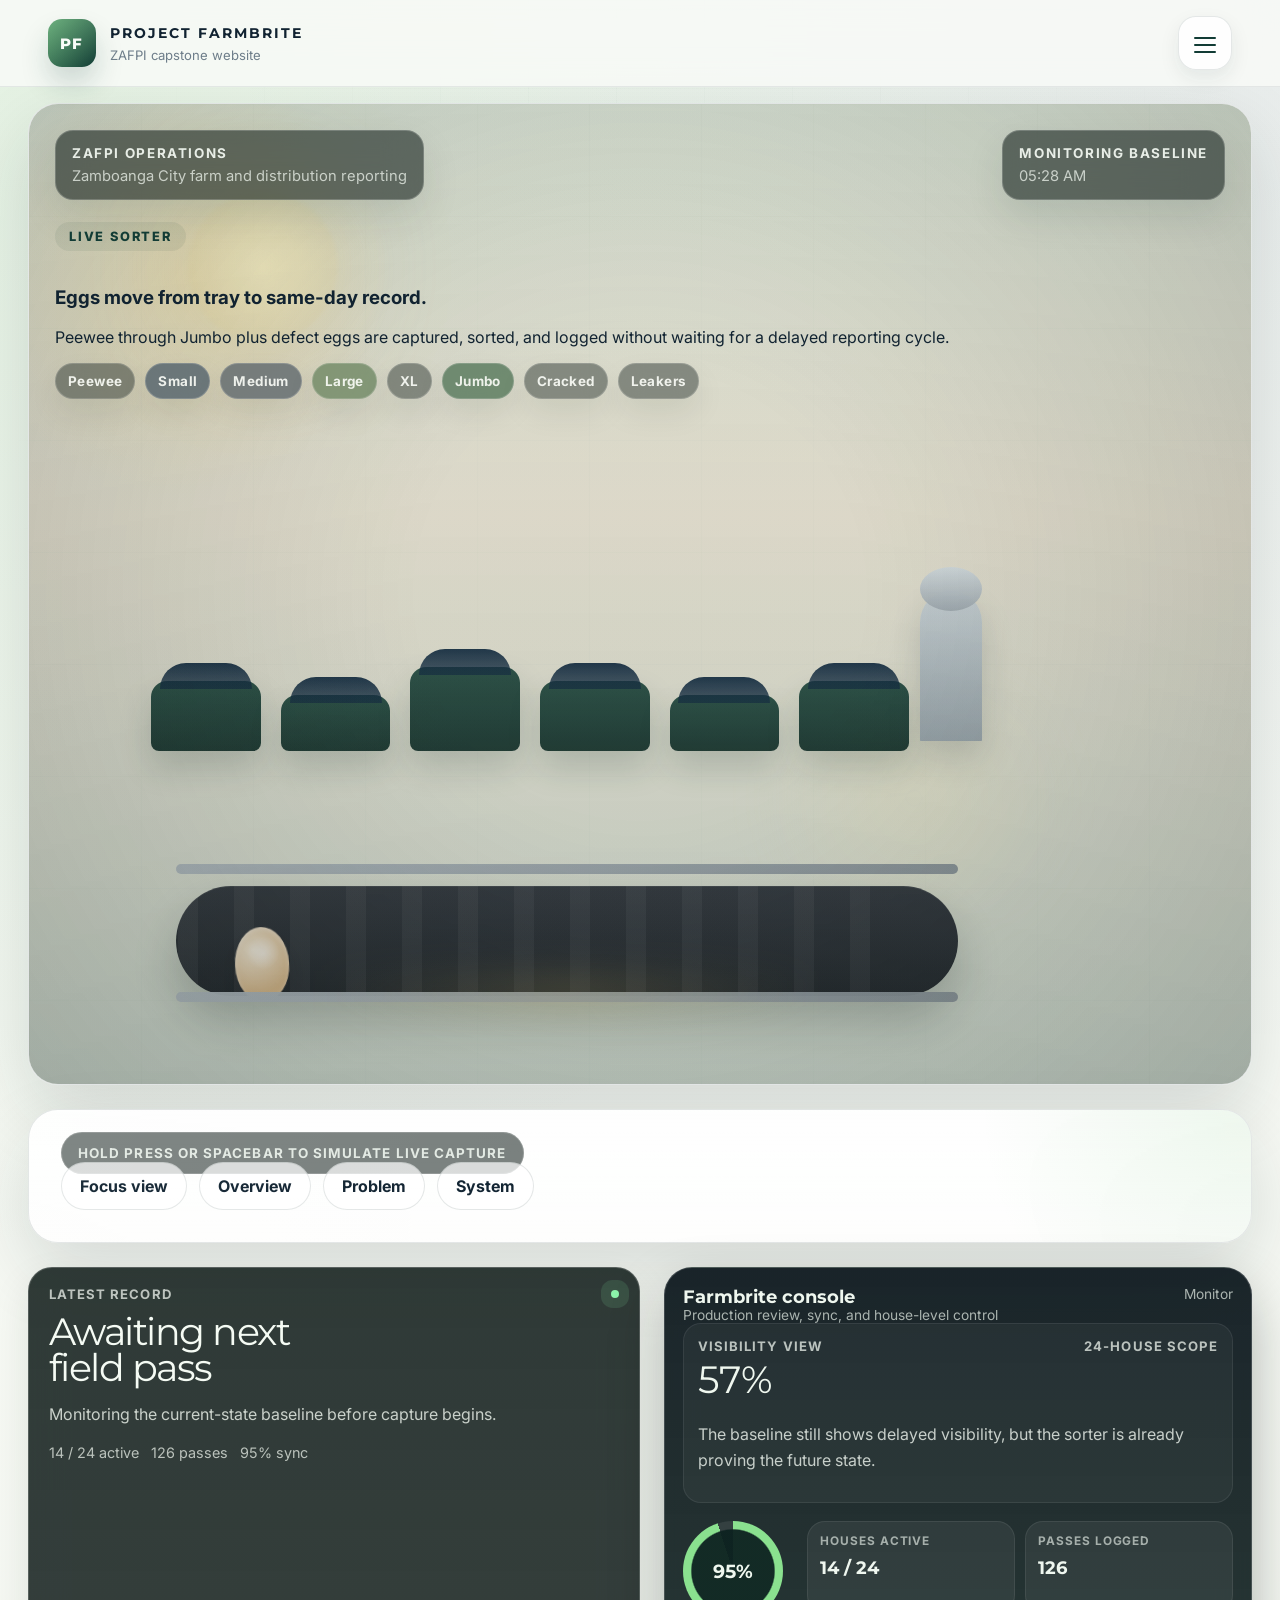
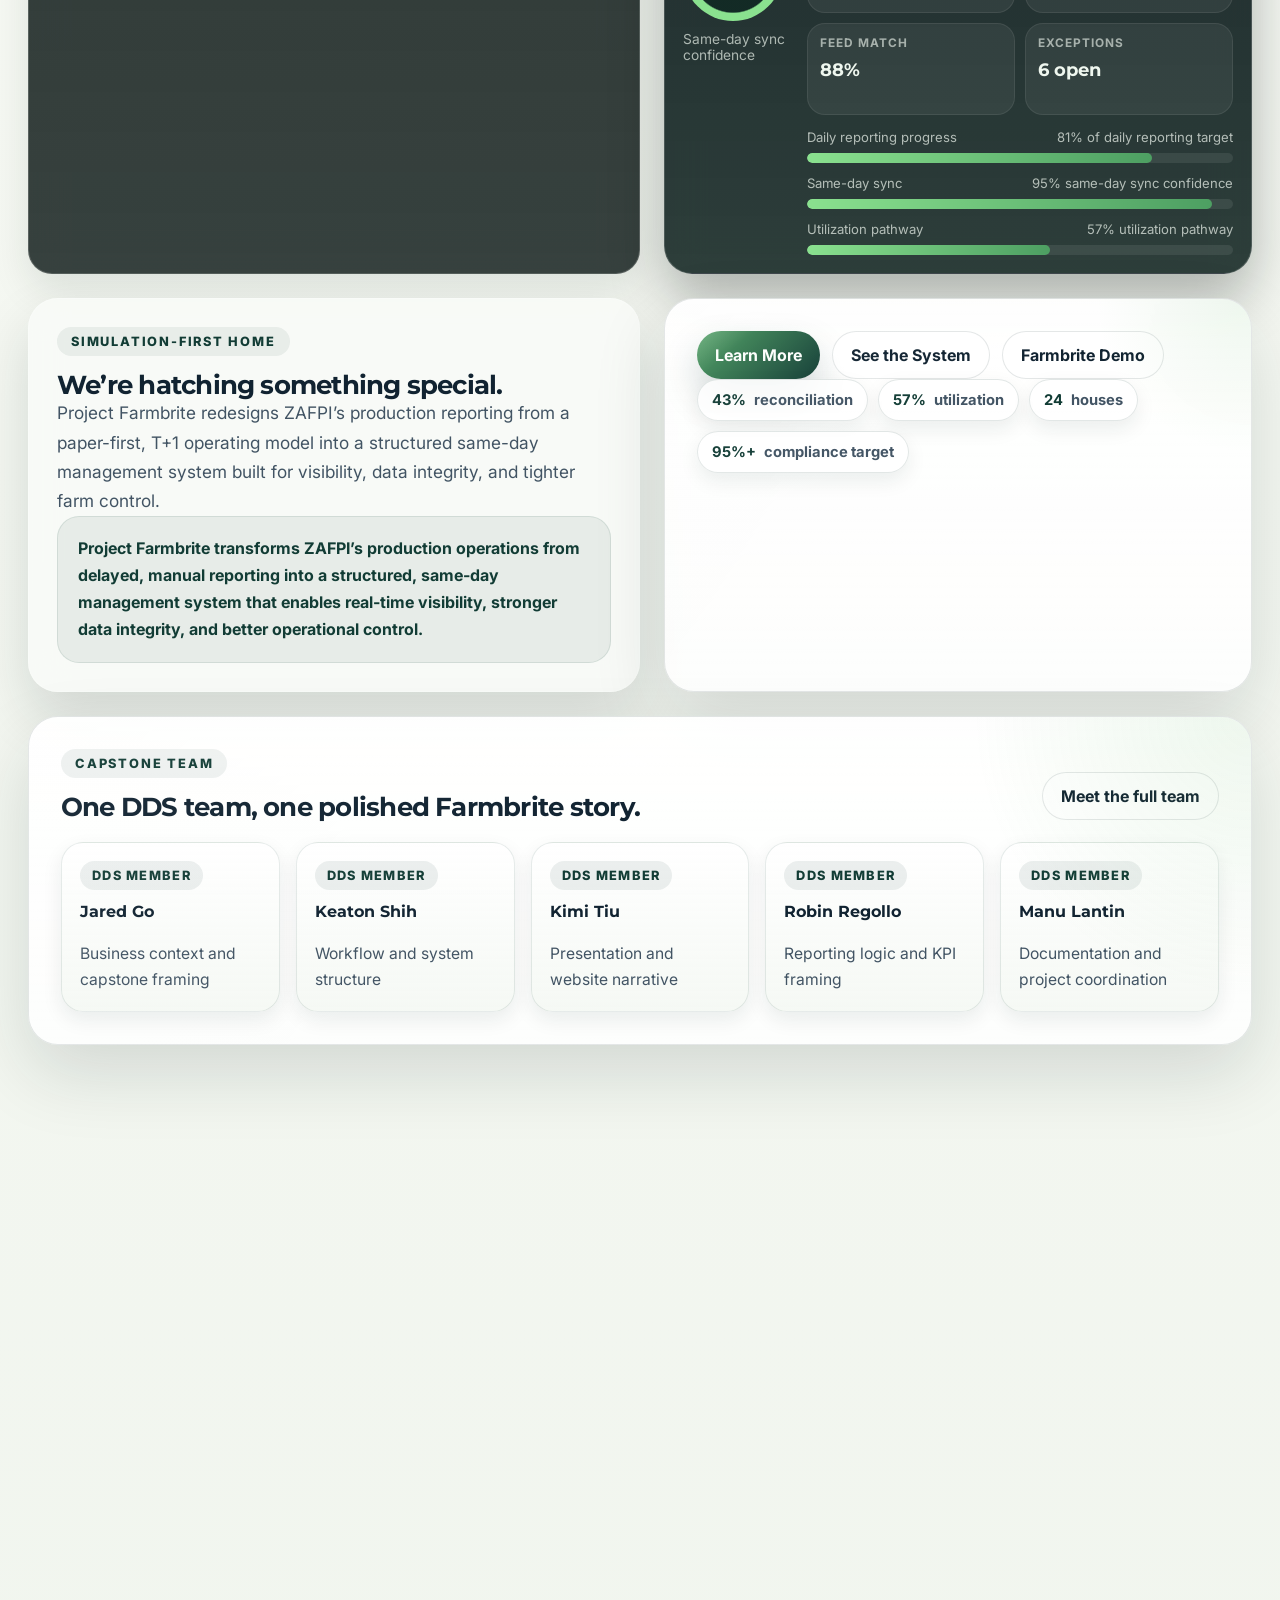
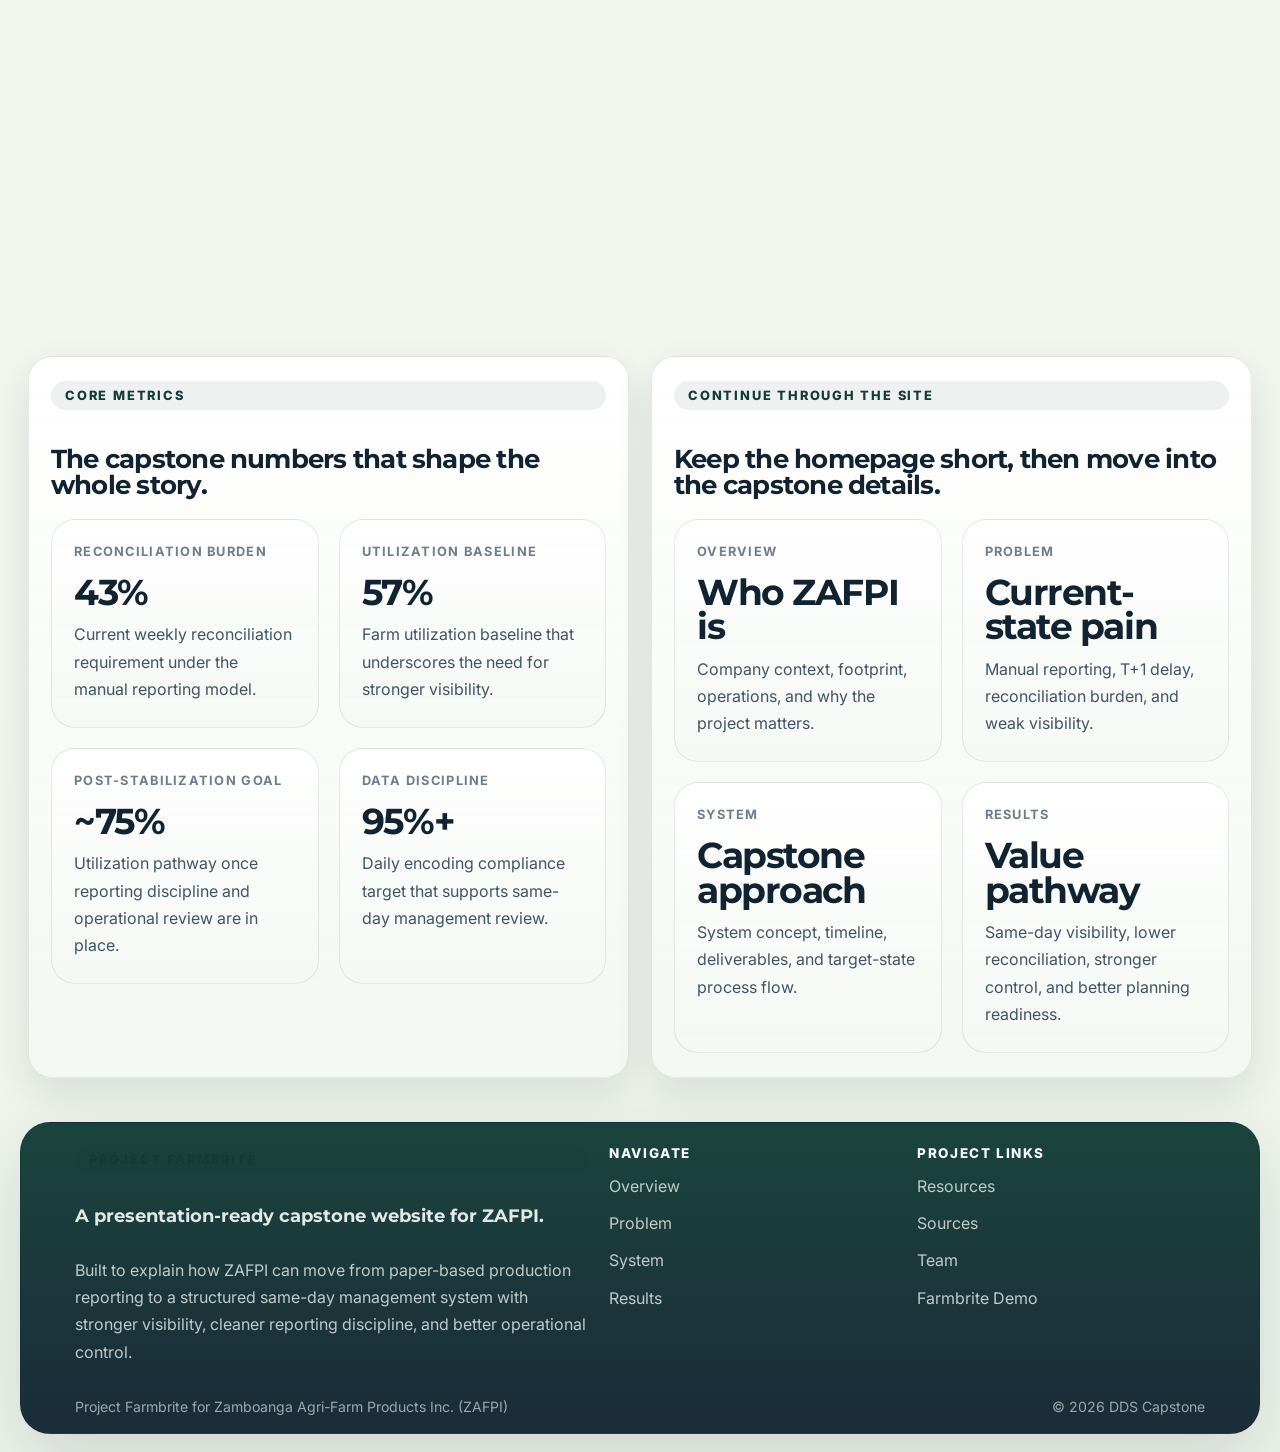
==== commit 496e8306: "Add files via upload" ====
--- a/index.html
+++ b/index.html
@@ -2858,137 +2858,23 @@
               </div>
             </div>
 
-            <div class="sim-stage-grid">
-              <article class="hero-floating-card hero-floating-card--stage reveal reveal-delay-1">
-                <div class="eyebrow">Simulation-first home</div>
-                <h1 class="hero-title hero-title--home">We&rsquo;re hatching something special.</h1>
-                <p class="lead hero-lead">Project Farmbrite redesigns ZAFPI&rsquo;s production reporting from a paper-first, T+1 operating model into a structured same-day management system built for visibility, data integrity, and tighter farm control.</p>
-                <div class="positioning-line">Project Farmbrite transforms ZAFPI&rsquo;s production operations from delayed, manual reporting into a structured, same-day management system that enables real-time visibility, stronger data integrity, and better operational control.</div>
-                <div class="hero-actions">
-                  <a class="button button-primary" href="about.html">Learn More</a>
-                  <a class="button button-secondary" href="system.html">See the System</a>
-                  <a class="button button-secondary" href="https://www.farmbrite.com/demo" target="_blank" rel="noopener noreferrer">Farmbrite Demo</a>
-                </div>
-                <div class="hero-facts">
-                  <span class="fact-pill"><strong>43%</strong> reconciliation</span>
-                  <span class="fact-pill"><strong>57%</strong> utilization</span>
-                  <span class="fact-pill"><strong>24</strong> houses</span>
-                  <span class="fact-pill"><strong>95%+</strong> compliance target</span>
-                </div>
-              </article>
-
-              <article class="scene-story-panel reveal reveal-delay-2">
-                <div class="scene-story-copy">
-                  <div class="story-lines">
-                    <p class="story-line is-active">From paper delays to same-day visibility.</p>
-                    <p class="story-line">From the belt to the tablet, every pass becomes a record.</p>
-                    <p class="story-line">A farm dashboard built for discipline, not guesswork.</p>
-                  </div>
-                  <p class="story-support">The scene starts as a calm baseline, then speeds up when capture begins. Egg grades are sorted, recorded, and pushed straight into the monitor stack.</p>
-                </div>
-                <div class="scene-grade-guide">
-                  <span class="grade-chip grade-chip--jumbo">Jumbo</span>
-                  <span class="grade-chip grade-chip--large">Large</span>
-                  <span class="grade-chip grade-chip--medium">Medium</span>
-                  <span class="grade-chip grade-chip--small">Small</span>
-                  <span class="grade-chip grade-chip--exception">Exception</span>
-                </div>
-              </article>
-
-              <aside class="monitor-stack reveal reveal-delay-2">
-                <article class="signal-card record-dock">
-                  <div class="signal-head">
-                    <span>Latest record</span>
-                    <span class="live-dot" aria-hidden="true"></span>
-                  </div>
-                  <div class="signal-value signal-value--compact" id="latestRecord">Awaiting next field pass</div>
-                  <p class="signal-copy" id="latestNarrative">Monitoring the current-state baseline before capture begins.</p>
-                  <div class="signal-meta">
-                    <span id="housesMeta">14 / 24 active</span>
-                    <span id="passesMeta">126 passes</span>
-                    <span id="syncMeta">95% sync</span>
-                  </div>
-                </article>
-
-                <aside class="dashboard-panel dashboard-panel--landing">
-                  <div class="dashboard-header">
-                    <div>
-                      <h2 class="dashboard-title">Farmbrite console</h2>
-                      <div class="dashboard-subtitle">Production review, sync, and house-level control</div>
-                    </div>
-                    <div class="dashboard-time">Monitor</div>
-                  </div>
-
-                  <article class="dashboard-summary-card">
-                    <div class="signal-head">
-                      <span>Visibility view</span>
-                      <span>24-house scope</span>
-                    </div>
-                    <div class="dashboard-summary-value" id="visibilityValue">57%</div>
-                    <p class="signal-copy" id="visibilityNarrative">The baseline shows why ZAFPI needs same-day operational visibility.</p>
-                  </article>
-
-                  <div class="dashboard-grid">
-                    <div class="ring-card">
-                      <div class="ring-visual" id="ringVisual"><strong id="ringValue">95%</strong></div>
-                      <span class="dashboard-subtitle">Same-day sync confidence</span>
-                    </div>
-                    <div>
-                      <div class="dashboard-mini-grid">
-                        <article class="dashboard-mini-card">
-                          <label>Houses active</label>
-                          <strong id="housesCount">14 / 24</strong>
-                        </article>
-                        <article class="dashboard-mini-card">
-                          <label>Passes logged</label>
-                          <strong id="passesCount">126</strong>
-                        </article>
-                        <article class="dashboard-mini-card">
-                          <label>Feed match</label>
-                          <strong id="feedCount">88%</strong>
-                        </article>
-                        <article class="dashboard-mini-card">
-                          <label>Mortality log</label>
-                          <strong id="mortalityCount">2 verified</strong>
-                        </article>
-                        <article class="dashboard-mini-card">
-                          <label>Sync percentage</label>
-                          <strong id="syncCount">95%</strong>
-                        </article>
-                        <article class="dashboard-mini-card">
-                          <label>Exceptions</label>
-                          <strong id="alertCount">6 open</strong>
-                        </article>
-                      </div>
-                      <div class="dashboard-progress">
-                        <div class="dashboard-progress-item">
-                          <div class="dashboard-progress-head"><span>Daily reporting progress</span><span id="dailyLabel">81% of daily reporting target</span></div>
-                          <div class="dashboard-progress-bar"><span id="dailyBar" style="--fill: 81%"></span></div>
-                        </div>
-                        <div class="dashboard-progress-item">
-                          <div class="dashboard-progress-head"><span>Same-day sync</span><span id="syncLabel">95% same-day sync confidence</span></div>
-                          <div class="dashboard-progress-bar"><span id="syncBar" style="--fill: 95%"></span></div>
-                        </div>
-                        <div class="dashboard-progress-item">
-                          <div class="dashboard-progress-head"><span>Utilization pathway</span><span id="utilLabel">57% utilization pathway</span></div>
-                          <div class="dashboard-progress-bar"><span id="utilBar" style="--fill: 57%"></span></div>
-                        </div>
-                      </div>
-                    </div>
-                  </div>
-                </aside>
-              </aside>
-            </div>
-
-            <div class="sim-control-rail reveal reveal-delay-3">
-              <span class="instruction-chip">Hold press or spacebar to simulate live capture</span>
-              <div class="sim-controls">
-                <a class="mini-button" href="about.html">Overview</a>
-                <a class="mini-button" href="problem.html">Problem</a>
-                <a class="mini-button" href="system.html">System</a>
-                <button class="mini-button" id="focusToggle" type="button">Focus view</button>
+            <section class="sim-tray-band reveal reveal-delay-1">
+              <div class="sim-tray-copy">
+                <div class="eyebrow">Live sorter</div>
+                <h1 class="sim-tray-title">Eggs move from tray to same-day record.</h1>
+                <p class="sim-tray-lead">Peewee through Jumbo plus defect eggs are captured, sorted, and logged without waiting for a delayed reporting cycle.</p>
               </div>
-            </div>
+              <div class="scene-grade-guide">
+                <span class="grade-chip grade-chip--peewee">Peewee</span>
+                <span class="grade-chip grade-chip--small">Small</span>
+                <span class="grade-chip grade-chip--medium">Medium</span>
+                <span class="grade-chip grade-chip--large">Large</span>
+                <span class="grade-chip grade-chip--xl">XL</span>
+                <span class="grade-chip grade-chip--jumbo">Jumbo</span>
+                <span class="grade-chip grade-chip--cracked">Cracked</span>
+                <span class="grade-chip grade-chip--leakers">Leakers</span>
+              </div>
+            </section>
 
             <div class="sim-toast" id="simToast">
               <strong>Rollout signal</strong>
@@ -2996,6 +2882,117 @@
             </div>
           </div>
         </div>
+      </section>
+
+      <section class="section-shell home-control-strip reveal reveal-delay-2">
+        <div class="home-control-strip__rail">
+          <span class="instruction-chip">Hold press or spacebar to simulate live capture</span>
+          <div class="sim-controls">
+            <button class="mini-button" id="focusToggle" type="button">Focus view</button>
+            <a class="mini-button" href="about.html">Overview</a>
+            <a class="mini-button" href="problem.html">Problem</a>
+            <a class="mini-button" href="system.html">System</a>
+          </div>
+        </div>
+      </section>
+
+      <section class="two-column-grid home-monitor-grid reveal">
+        <article class="signal-card record-dock reveal reveal-delay-1">
+          <div class="signal-head">
+            <span>Latest record</span>
+            <span class="live-dot" aria-hidden="true"></span>
+          </div>
+          <div class="signal-value signal-value--compact" id="latestRecord">Awaiting next field pass</div>
+          <p class="signal-copy" id="latestNarrative">Monitoring the current-state baseline before capture begins.</p>
+          <div class="signal-meta">
+            <span id="housesMeta">14 / 24 active</span>
+            <span id="passesMeta">126 passes</span>
+            <span id="syncMeta">95% sync</span>
+          </div>
+        </article>
+
+        <aside class="dashboard-panel dashboard-panel--landing reveal reveal-delay-2">
+          <div class="dashboard-header">
+            <div>
+              <h2 class="dashboard-title">Farmbrite console</h2>
+              <div class="dashboard-subtitle">Production review, sync, and house-level control</div>
+            </div>
+            <div class="dashboard-time">Monitor</div>
+          </div>
+
+          <article class="dashboard-summary-card">
+            <div class="signal-head">
+              <span>Visibility view</span>
+              <span>24-house scope</span>
+            </div>
+            <div class="dashboard-summary-value" id="visibilityValue">57%</div>
+            <p class="signal-copy" id="visibilityNarrative">The baseline shows why ZAFPI needs same-day operational visibility.</p>
+          </article>
+
+          <div class="dashboard-grid">
+            <div class="ring-card">
+              <div class="ring-visual" id="ringVisual"><strong id="ringValue">95%</strong></div>
+              <span class="dashboard-subtitle">Same-day sync confidence</span>
+            </div>
+            <div>
+              <div class="dashboard-mini-grid">
+                <article class="dashboard-mini-card">
+                  <label>Houses active</label>
+                  <strong id="housesCount">14 / 24</strong>
+                </article>
+                <article class="dashboard-mini-card">
+                  <label>Passes logged</label>
+                  <strong id="passesCount">126</strong>
+                </article>
+                <article class="dashboard-mini-card">
+                  <label>Feed match</label>
+                  <strong id="feedCount">88%</strong>
+                </article>
+                <article class="dashboard-mini-card">
+                  <label>Exceptions</label>
+                  <strong id="alertCount">6 open</strong>
+                </article>
+              </div>
+              <div class="dashboard-progress">
+                <div class="dashboard-progress-item">
+                  <div class="dashboard-progress-head"><span>Daily reporting progress</span><span id="dailyLabel">81% of daily reporting target</span></div>
+                  <div class="dashboard-progress-bar"><span id="dailyBar" style="--fill: 81%"></span></div>
+                </div>
+                <div class="dashboard-progress-item">
+                  <div class="dashboard-progress-head"><span>Same-day sync</span><span id="syncLabel">95% same-day sync confidence</span></div>
+                  <div class="dashboard-progress-bar"><span id="syncBar" style="--fill: 95%"></span></div>
+                </div>
+                <div class="dashboard-progress-item">
+                  <div class="dashboard-progress-head"><span>Utilization pathway</span><span id="utilLabel">57% utilization pathway</span></div>
+                  <div class="dashboard-progress-bar"><span id="utilBar" style="--fill: 57%"></span></div>
+                </div>
+              </div>
+            </div>
+          </div>
+        </aside>
+      </section>
+
+      <section class="split-grid home-support-grid reveal">
+        <article class="hero-floating-card hero-floating-card--support reveal reveal-delay-1">
+          <div class="eyebrow">Simulation-first home</div>
+          <h2 class="section-title sim-support-title">We&rsquo;re hatching something special.</h2>
+          <p class="lead hero-lead">Project Farmbrite redesigns ZAFPI&rsquo;s production reporting from a paper-first, T+1 operating model into a structured same-day management system built for visibility, data integrity, and tighter farm control.</p>
+          <div class="positioning-line">Project Farmbrite transforms ZAFPI&rsquo;s production operations from delayed, manual reporting into a structured, same-day management system that enables real-time visibility, stronger data integrity, and better operational control.</div>
+        </article>
+
+        <article class="section-shell home-support-actions reveal reveal-delay-2">
+          <div class="hero-actions">
+            <a class="button button-primary" href="about.html">Learn More</a>
+            <a class="button button-secondary" href="system.html">See the System</a>
+            <a class="button button-secondary" href="https://www.farmbrite.com/demo" target="_blank" rel="noopener noreferrer">Farmbrite Demo</a>
+          </div>
+          <div class="hero-facts">
+            <span class="fact-pill"><strong>43%</strong> reconciliation</span>
+            <span class="fact-pill"><strong>57%</strong> utilization</span>
+            <span class="fact-pill"><strong>24</strong> houses</span>
+            <span class="fact-pill"><strong>95%+</strong> compliance target</span>
+          </div>
+        </article>
       </section>
 
       <section class="section-shell home-team-section reveal">
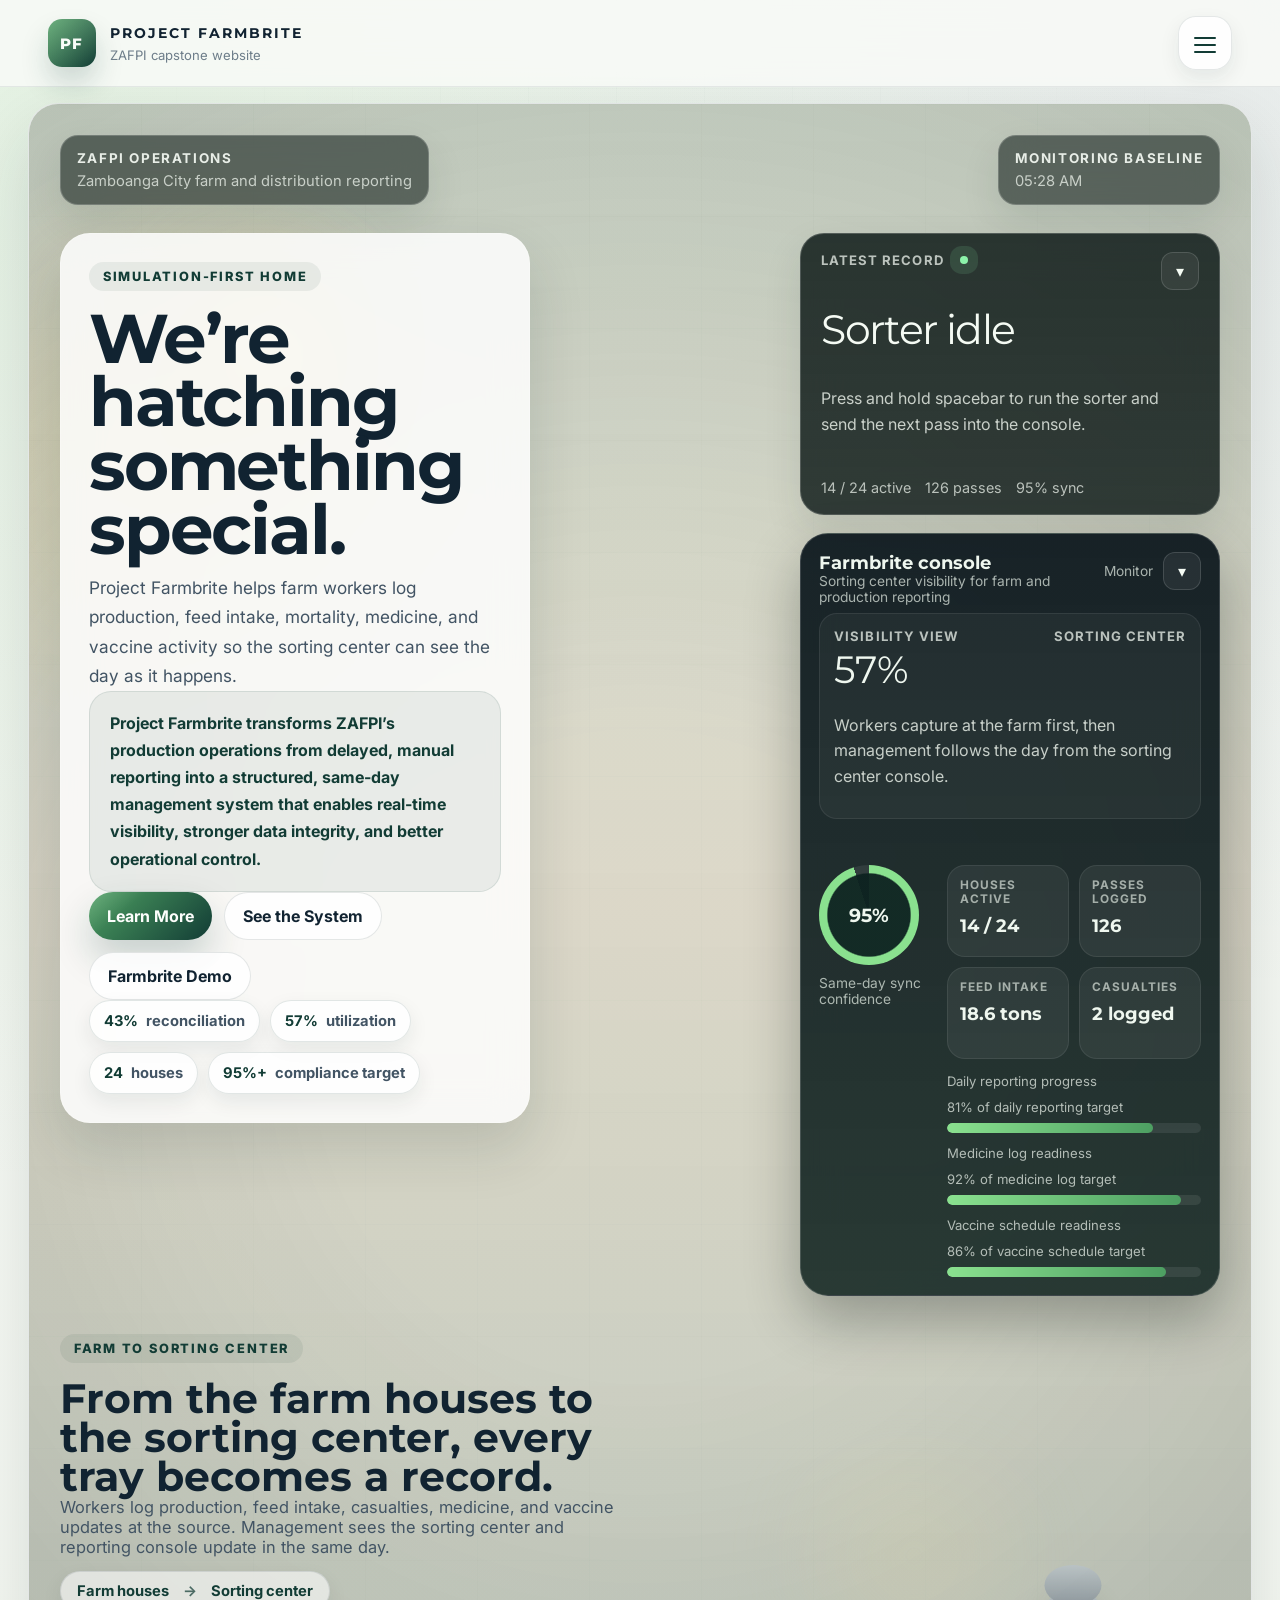
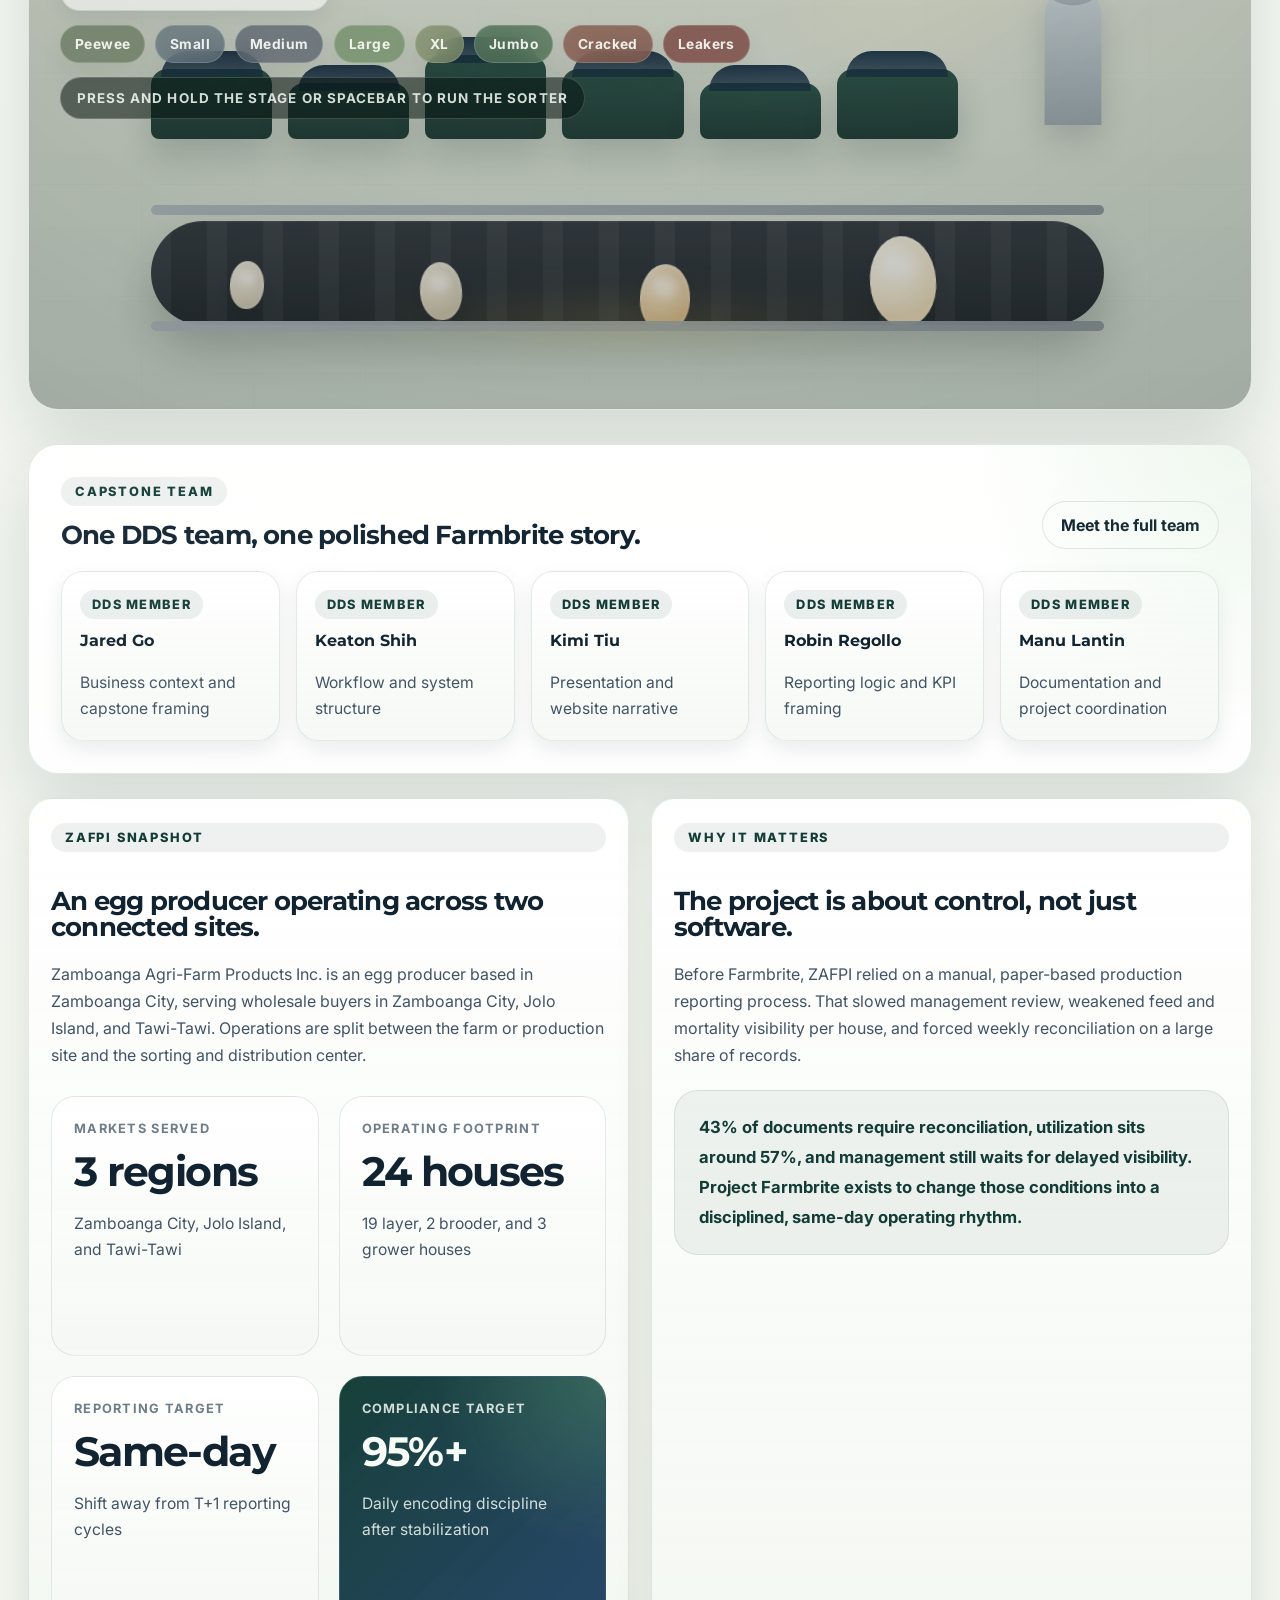
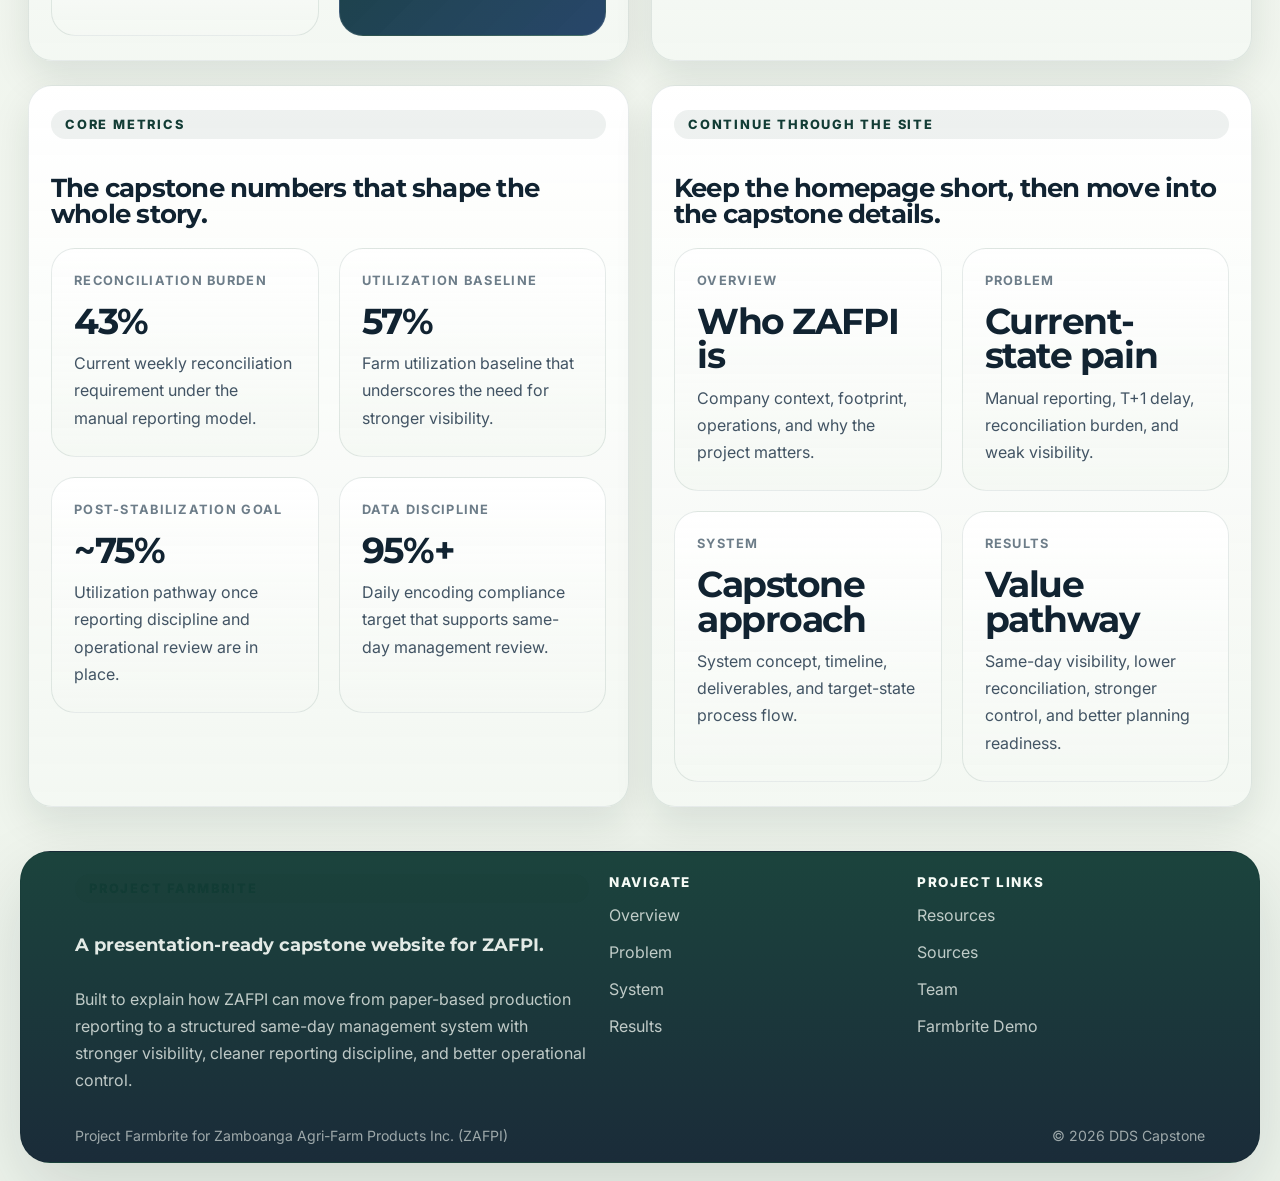
==== commit 8c4a9ada: "Add files via upload" ====
--- a/index.html
+++ b/index.html
@@ -1,4 +1,4 @@
-﻿<!DOCTYPE html>
+<!DOCTYPE html>
 <html lang="en">
 <head>
   <meta charset="UTF-8" />
@@ -36,7 +36,7 @@
   --radius-sm: 12px;
   --max-width: 1240px;
   --nav-height: 86px;
-  --transition: 220ms ease;
+  --transition: 260ms cubic-bezier(0.22, 0.61, 0.36, 1);
 }
 
 *,
@@ -2752,6 +2752,475 @@
 
   .record-dock .signal-value {
     font-size: clamp(1.9rem, 8vw, 2.6rem);
+  }
+}
+
+/* Homepage stage v4 */
+.demo-stage--full {
+  min-height: 980px;
+}
+
+.sim-overlay--landing {
+  display: flex;
+  flex-direction: column;
+  min-height: 100%;
+  padding: clamp(24px, 2.4vw, 34px);
+  gap: 28px;
+}
+
+.sim-home-grid {
+  position: relative;
+  z-index: 4;
+  display: grid;
+  grid-template-columns: minmax(340px, 470px) minmax(320px, 420px);
+  justify-content: space-between;
+  align-items: start;
+  gap: 26px;
+}
+
+.hero-floating-card--stage {
+  max-width: 470px;
+  padding: 28px;
+  background: rgba(255, 255, 255, 0.84);
+}
+
+.stage-quote {
+  margin-bottom: 12px;
+  font-size: clamp(3rem, 5.4vw, 5rem);
+  line-height: 0.92;
+}
+
+.stage-quote-copy {
+  min-height: 5.4em;
+}
+
+.monitor-stack-inline {
+  width: min(100%, 420px);
+  justify-self: end;
+  display: grid;
+  gap: 18px;
+}
+
+.collapsible-card {
+  overflow: hidden;
+}
+
+.collapsible-head {
+  display: flex;
+  align-items: flex-start;
+  justify-content: space-between;
+  gap: 16px;
+}
+
+.collapsible-body {
+  display: grid;
+  gap: 14px;
+  max-height: 1200px;
+  opacity: 1;
+  overflow: hidden;
+  transition: max-height 280ms ease, opacity 220ms ease, margin 220ms ease;
+}
+
+.collapsible-card.is-collapsed .collapsible-body {
+  max-height: 0;
+  opacity: 0;
+  margin-top: 0;
+}
+
+.collapse-actions {
+  display: inline-flex;
+  align-items: center;
+  gap: 10px;
+}
+
+.collapse-toggle {
+  display: inline-flex;
+  align-items: center;
+  justify-content: center;
+  width: 38px;
+  height: 38px;
+  border: 1px solid rgba(255, 255, 255, 0.14);
+  border-radius: 12px;
+  background: rgba(255, 255, 255, 0.06);
+  color: #f5fbf4;
+  cursor: pointer;
+  transition: transform 220ms ease, background 220ms ease, border-color 220ms ease;
+}
+
+.collapse-toggle:hover,
+.collapse-toggle:focus-visible {
+  background: rgba(255, 255, 255, 0.12);
+  border-color: rgba(255, 255, 255, 0.24);
+}
+
+.collapse-toggle span {
+  display: inline-block;
+  transition: transform 220ms ease;
+}
+
+.collapse-toggle[aria-expanded="false"] span {
+  transform: rotate(-90deg);
+}
+
+.record-dock {
+  width: 100%;
+  padding: 18px 20px;
+  border-radius: 24px;
+  background:
+    linear-gradient(180deg, rgba(19, 31, 28, 0.88), rgba(12, 24, 22, 0.82)),
+    rgba(255, 255, 255, 0.04);
+}
+
+.record-dock .collapsible-body {
+  margin-top: 8px;
+}
+
+.record-dock .signal-value {
+  font-size: clamp(1.9rem, 3.2vw, 3.35rem);
+  line-height: 0.94;
+  max-width: 8ch;
+}
+
+.record-dock .signal-copy {
+  max-width: 34ch;
+}
+
+.record-dock .signal-meta {
+  display: flex;
+  flex-wrap: wrap;
+  gap: 14px;
+}
+
+.dashboard-panel--landing {
+  width: 100%;
+  padding: 18px;
+  max-width: none;
+  animation: none;
+}
+
+.dashboard-panel--landing .collapsible-body {
+  margin-top: 8px;
+}
+
+.dashboard-grid {
+  grid-template-columns: 112px minmax(0, 1fr);
+}
+
+.dashboard-mini-grid {
+  grid-template-columns: repeat(2, minmax(0, 1fr));
+}
+
+.sim-tray-band {
+  position: relative;
+  z-index: 4;
+  display: grid;
+  gap: 14px;
+  width: min(100%, 860px);
+  padding: 10px 0 260px;
+}
+
+.sim-tray-copy {
+  max-width: 58ch;
+}
+
+.sim-tray-title {
+  margin: 0;
+  font-family: "Montserrat", sans-serif;
+  font-size: clamp(2rem, 3.2vw, 3rem);
+  line-height: 0.96;
+  color: var(--text);
+}
+
+.sim-tray-lead {
+  margin: 0;
+  max-width: 56ch;
+  color: var(--muted);
+  font-size: 1.03rem;
+}
+
+.scene-direction {
+  display: inline-flex;
+  align-items: center;
+  gap: 14px;
+  width: fit-content;
+  padding: 10px 16px;
+  border-radius: 999px;
+  border: 1px solid rgba(17, 35, 49, 0.1);
+  background: rgba(255, 255, 255, 0.58);
+  color: var(--green-900);
+  font-size: 0.92rem;
+  font-weight: 700;
+  box-shadow: var(--shadow-sm);
+}
+
+.scene-arrow {
+  opacity: 0.72;
+}
+
+.scene-grade-guide {
+  display: flex;
+  flex-wrap: wrap;
+  gap: 10px;
+}
+
+.grade-chip {
+  display: inline-flex;
+  align-items: center;
+  min-height: 38px;
+  padding: 8px 14px;
+  border-radius: 999px;
+  border: 1px solid rgba(255, 255, 255, 0.16);
+  background: rgba(15, 28, 24, 0.42);
+  box-shadow: 0 14px 30px rgba(10, 20, 18, 0.08);
+  color: rgba(248, 251, 245, 0.92);
+  font-size: 0.86rem;
+  font-weight: 700;
+  letter-spacing: 0.03em;
+  backdrop-filter: blur(12px);
+}
+
+.grade-chip--peewee {
+  background: rgba(100, 118, 93, 0.75);
+}
+
+.grade-chip--small {
+  background: rgba(92, 108, 118, 0.72);
+}
+
+.grade-chip--medium {
+  background: rgba(82, 94, 105, 0.72);
+}
+
+.grade-chip--large {
+  background: rgba(112, 141, 103, 0.78);
+}
+
+.grade-chip--xl {
+  background: rgba(126, 141, 104, 0.78);
+}
+
+.grade-chip--jumbo {
+  background: rgba(83, 117, 88, 0.82);
+}
+
+.grade-chip--cracked {
+  background: rgba(130, 88, 74, 0.8);
+}
+
+.grade-chip--leakers {
+  background: rgba(121, 72, 66, 0.82);
+}
+
+.scene-instruction {
+  width: fit-content;
+}
+
+.scene-farmline {
+  left: 10%;
+  right: 24%;
+  bottom: 270px;
+  gap: 16px;
+}
+
+.scene-silo {
+  right: 12%;
+  bottom: 278px;
+  transform: scale(0.92);
+}
+
+.scene-belt {
+  left: 10%;
+  right: 12%;
+  bottom: 84px;
+  height: 126px;
+  z-index: 1;
+}
+
+.scene-belt-track {
+  inset: 22px 0 0;
+}
+
+.egg-stream {
+  inset: 0 2% 0 2%;
+}
+
+.sim-egg {
+  top: 20px;
+  box-shadow:
+    0 14px 22px rgba(18, 24, 27, 0.16),
+    inset 0 2px 5px rgba(255, 255, 255, 0.45);
+}
+
+.sim-egg::before {
+  content: "";
+  position: absolute;
+  inset: 12% 18% 42% 24%;
+  border-radius: 50%;
+  background: radial-gradient(circle, rgba(255, 255, 255, 0.62), transparent 72%);
+  opacity: 0.88;
+}
+
+.egg--peewee {
+  background: radial-gradient(circle at 35% 30%, #fbf8ee, #ddd3ba 74%);
+}
+
+.egg--small {
+  background: radial-gradient(circle at 35% 30%, #f7f1e4, #d9d2be 74%);
+}
+
+.egg--medium {
+  background:
+    radial-gradient(circle at 35% 30%, #f5f0e4, #d4ccb6 70%),
+    radial-gradient(circle at 26% 54%, rgba(104, 86, 62, 0.28) 0 2px, transparent 2px),
+    radial-gradient(circle at 66% 30%, rgba(104, 86, 62, 0.22) 0 1.5px, transparent 1.5px);
+}
+
+.egg--large {
+  background: radial-gradient(circle at 35% 30%, #f8ecd8, #ddbe90 70%);
+}
+
+.egg--xl {
+  background: radial-gradient(circle at 35% 28%, #fff2d9, #e4c98f 70%);
+}
+
+.egg--jumbo {
+  background: radial-gradient(circle at 35% 28%, #fffef9, #f0dfbd 70%);
+}
+
+.egg--cracked {
+  background:
+    linear-gradient(120deg, transparent 44%, rgba(112, 75, 58, 0.82) 45%, rgba(112, 75, 58, 0.82) 49%, transparent 50%),
+    radial-gradient(circle at 35% 30%, #f0dfd8, #cd9f91 74%);
+}
+
+.egg--leakers {
+  background:
+    radial-gradient(circle at 52% 78%, rgba(196, 121, 88, 0.74) 0 16%, transparent 18%),
+    radial-gradient(circle at 35% 30%, #f5e2d7, #bf8878 74%);
+}
+
+.sim-toast {
+  left: auto;
+  right: 26px;
+  bottom: 26px;
+}
+
+.home-team-section {
+  margin-top: 10px;
+}
+
+@media (max-width: 1240px) {
+  .sim-home-grid {
+    grid-template-columns: 1fr;
+  }
+
+  .hero-floating-card--stage,
+  .monitor-stack-inline {
+    max-width: none;
+    width: 100%;
+    justify-self: stretch;
+  }
+
+  .sim-tray-band {
+    width: min(100%, 760px);
+    padding-bottom: 240px;
+  }
+
+  .scene-farmline {
+    right: 18%;
+  }
+
+  .scene-silo {
+    right: 9%;
+  }
+}
+
+@media (max-width: 980px) {
+  .demo-stage--full {
+    min-height: 1140px;
+  }
+
+  .sim-overlay--landing {
+    gap: 22px;
+  }
+
+  .sim-tray-band {
+    padding-bottom: 220px;
+  }
+
+  .scene-farmline {
+    left: 8%;
+    right: 12%;
+    bottom: 270px;
+    gap: 12px;
+  }
+
+  .scene-silo {
+    right: 6%;
+    bottom: 280px;
+    transform: scale(0.8);
+  }
+
+  .scene-belt {
+    left: 8%;
+    right: 8%;
+    bottom: 86px;
+  }
+}
+
+@media (max-width: 760px) {
+  .demo-stage--full {
+    min-height: 1200px;
+  }
+
+  .stage-quote {
+    font-size: clamp(2.4rem, 11vw, 3.8rem);
+  }
+
+  .record-dock .signal-value {
+    font-size: clamp(1.8rem, 8vw, 2.8rem);
+  }
+
+  .dashboard-grid {
+    grid-template-columns: 1fr;
+    gap: 14px;
+  }
+
+  .dashboard-mini-grid {
+    grid-template-columns: 1fr 1fr;
+  }
+
+  .sim-tray-band {
+    padding-bottom: 200px;
+  }
+
+  .scene-direction {
+    flex-wrap: wrap;
+  }
+
+  .scene-farmline {
+    left: 5%;
+    right: 5%;
+    bottom: 250px;
+  }
+
+  .scene-silo {
+    display: none;
+  }
+
+  .scene-belt {
+    left: 5%;
+    right: 5%;
+    bottom: 72px;
+    height: 112px;
+  }
+}
+
+@media (prefers-reduced-motion: reduce) {
+  .stage-quote,
+  .stage-quote-copy,
+  .collapse-toggle span {
+    transition: none;
   }
 }
 
@@ -2858,11 +3327,126 @@
               </div>
             </div>
 
-            <section class="sim-tray-band reveal reveal-delay-1">
+            <div class="sim-home-grid">
+              <article class="hero-floating-card hero-floating-card--stage reveal reveal-delay-1">
+                <div class="eyebrow">Simulation-first home</div>
+                <h1 class="section-title stage-quote" id="quoteTitle">We&rsquo;re hatching something special.</h1>
+                <p class="lead hero-lead stage-quote-copy" id="quoteBody">Project Farmbrite helps farm workers log production, feed intake, mortality, medicine, and vaccine activity so the sorting center can see the day as it happens.</p>
+                <div class="positioning-line">Project Farmbrite transforms ZAFPI&rsquo;s production operations from delayed, manual reporting into a structured, same-day management system that enables real-time visibility, stronger data integrity, and better operational control.</div>
+                <div class="hero-actions">
+                  <a class="button button-primary" href="about.html">Learn More</a>
+                  <a class="button button-secondary" href="system.html">See the System</a>
+                  <a class="button button-secondary" href="https://www.farmbrite.com/demo" target="_blank" rel="noopener noreferrer">Farmbrite Demo</a>
+                </div>
+                <div class="hero-facts">
+                  <span class="fact-pill"><strong>43%</strong> reconciliation</span>
+                  <span class="fact-pill"><strong>57%</strong> utilization</span>
+                  <span class="fact-pill"><strong>24</strong> houses</span>
+                  <span class="fact-pill"><strong>95%+</strong> compliance target</span>
+                </div>
+              </article>
+
+              <div class="monitor-stack-inline reveal reveal-delay-2">
+                <article class="signal-card record-dock collapsible-card is-expanded">
+                  <div class="collapsible-head">
+                    <div class="signal-head">
+                      <span>Latest record</span>
+                      <span class="live-dot" aria-hidden="true"></span>
+                    </div>
+                    <button class="collapse-toggle" type="button" data-collapse-target="latestRecordBody" aria-expanded="true" aria-label="Toggle latest record">
+                      <span aria-hidden="true">&#9662;</span>
+                    </button>
+                  </div>
+                  <div class="collapsible-body" id="latestRecordBody">
+                    <div class="signal-value signal-value--compact" id="latestRecord">Awaiting next field pass</div>
+                    <p class="signal-copy" id="latestNarrative">Press and hold spacebar to run the sorter and send the next pass into the console.</p>
+                    <div class="signal-meta">
+                      <span id="housesMeta">14 / 24 active</span>
+                      <span id="passesMeta">126 passes</span>
+                      <span id="syncMeta">95% sync</span>
+                    </div>
+                  </div>
+                </article>
+
+                <aside class="dashboard-panel dashboard-panel--landing collapsible-card is-expanded">
+                  <div class="collapsible-head dashboard-header">
+                    <div>
+                      <h2 class="dashboard-title">Farmbrite console</h2>
+                      <div class="dashboard-subtitle">Sorting center visibility for farm and production reporting</div>
+                    </div>
+                    <div class="collapse-actions">
+                      <span class="dashboard-time">Monitor</span>
+                      <button class="collapse-toggle" type="button" data-collapse-target="consoleBody" aria-expanded="true" aria-label="Toggle console">
+                        <span aria-hidden="true">&#9662;</span>
+                      </button>
+                    </div>
+                  </div>
+
+                  <div class="collapsible-body" id="consoleBody">
+                    <article class="dashboard-summary-card">
+                      <div class="signal-head">
+                        <span>Visibility view</span>
+                        <span>Sorting center</span>
+                      </div>
+                      <div class="dashboard-summary-value" id="visibilityValue">57%</div>
+                      <p class="signal-copy" id="visibilityNarrative">Workers capture production at the farm, then management sees feed, casualties, medicine, and vaccine readiness at the sorting center.</p>
+                    </article>
+
+                    <div class="dashboard-grid">
+                      <div class="ring-card">
+                        <div class="ring-visual" id="ringVisual"><strong id="ringValue">95%</strong></div>
+                        <span class="dashboard-subtitle">Same-day sync confidence</span>
+                      </div>
+                      <div>
+                        <div class="dashboard-mini-grid">
+                          <article class="dashboard-mini-card">
+                            <label>Houses active</label>
+                            <strong id="housesCount">14 / 24</strong>
+                          </article>
+                          <article class="dashboard-mini-card">
+                            <label>Passes logged</label>
+                            <strong id="passesCount">126</strong>
+                          </article>
+                          <article class="dashboard-mini-card">
+                            <label>Feed intake</label>
+                            <strong id="feedCount">18.6 tons</strong>
+                          </article>
+                          <article class="dashboard-mini-card">
+                            <label>Casualties</label>
+                            <strong id="alertCount">2 logged</strong>
+                          </article>
+                        </div>
+                        <div class="dashboard-progress">
+                          <div class="dashboard-progress-item">
+                            <div class="dashboard-progress-head"><span>Daily reporting progress</span><span id="dailyLabel">81% of daily reporting target</span></div>
+                            <div class="dashboard-progress-bar"><span id="dailyBar" style="--fill: 81%"></span></div>
+                          </div>
+                          <div class="dashboard-progress-item">
+                            <div class="dashboard-progress-head"><span>Medicine log readiness</span><span id="syncLabel">92% of medicine log target</span></div>
+                            <div class="dashboard-progress-bar"><span id="syncBar" style="--fill: 92%"></span></div>
+                          </div>
+                          <div class="dashboard-progress-item">
+                            <div class="dashboard-progress-head"><span>Vaccine schedule readiness</span><span id="utilLabel">86% of vaccine schedule target</span></div>
+                            <div class="dashboard-progress-bar"><span id="utilBar" style="--fill: 86%"></span></div>
+                          </div>
+                        </div>
+                      </div>
+                    </div>
+                  </div>
+                </aside>
+              </div>
+            </div>
+
+            <section class="sim-tray-band reveal reveal-delay-3">
               <div class="sim-tray-copy">
-                <div class="eyebrow">Live sorter</div>
-                <h1 class="sim-tray-title">Eggs move from tray to same-day record.</h1>
-                <p class="sim-tray-lead">Peewee through Jumbo plus defect eggs are captured, sorted, and logged without waiting for a delayed reporting cycle.</p>
+                <div class="eyebrow">Farm to sorting center</div>
+                <h2 class="sim-tray-title">From the farm houses to the sorting center, every tray becomes a record.</h2>
+                <p class="sim-tray-lead">Workers log production, feed intake, casualties, medicine, and vaccine updates at the source. Management sees the sorting center and reporting console update in the same day.</p>
+              </div>
+              <div class="scene-direction">
+                <span>Farm houses</span>
+                <span class="scene-arrow" aria-hidden="true">&rarr;</span>
+                <span>Sorting center</span>
               </div>
               <div class="scene-grade-guide">
                 <span class="grade-chip grade-chip--peewee">Peewee</span>
@@ -2874,6 +3458,7 @@
                 <span class="grade-chip grade-chip--cracked">Cracked</span>
                 <span class="grade-chip grade-chip--leakers">Leakers</span>
               </div>
+              <span class="instruction-chip scene-instruction">Press and hold the stage or spacebar to run the sorter</span>
             </section>
 
             <div class="sim-toast" id="simToast">
@@ -2882,117 +3467,6 @@
             </div>
           </div>
         </div>
-      </section>
-
-      <section class="section-shell home-control-strip reveal reveal-delay-2">
-        <div class="home-control-strip__rail">
-          <span class="instruction-chip">Hold press or spacebar to simulate live capture</span>
-          <div class="sim-controls">
-            <button class="mini-button" id="focusToggle" type="button">Focus view</button>
-            <a class="mini-button" href="about.html">Overview</a>
-            <a class="mini-button" href="problem.html">Problem</a>
-            <a class="mini-button" href="system.html">System</a>
-          </div>
-        </div>
-      </section>
-
-      <section class="two-column-grid home-monitor-grid reveal">
-        <article class="signal-card record-dock reveal reveal-delay-1">
-          <div class="signal-head">
-            <span>Latest record</span>
-            <span class="live-dot" aria-hidden="true"></span>
-          </div>
-          <div class="signal-value signal-value--compact" id="latestRecord">Awaiting next field pass</div>
-          <p class="signal-copy" id="latestNarrative">Monitoring the current-state baseline before capture begins.</p>
-          <div class="signal-meta">
-            <span id="housesMeta">14 / 24 active</span>
-            <span id="passesMeta">126 passes</span>
-            <span id="syncMeta">95% sync</span>
-          </div>
-        </article>
-
-        <aside class="dashboard-panel dashboard-panel--landing reveal reveal-delay-2">
-          <div class="dashboard-header">
-            <div>
-              <h2 class="dashboard-title">Farmbrite console</h2>
-              <div class="dashboard-subtitle">Production review, sync, and house-level control</div>
-            </div>
-            <div class="dashboard-time">Monitor</div>
-          </div>
-
-          <article class="dashboard-summary-card">
-            <div class="signal-head">
-              <span>Visibility view</span>
-              <span>24-house scope</span>
-            </div>
-            <div class="dashboard-summary-value" id="visibilityValue">57%</div>
-            <p class="signal-copy" id="visibilityNarrative">The baseline shows why ZAFPI needs same-day operational visibility.</p>
-          </article>
-
-          <div class="dashboard-grid">
-            <div class="ring-card">
-              <div class="ring-visual" id="ringVisual"><strong id="ringValue">95%</strong></div>
-              <span class="dashboard-subtitle">Same-day sync confidence</span>
-            </div>
-            <div>
-              <div class="dashboard-mini-grid">
-                <article class="dashboard-mini-card">
-                  <label>Houses active</label>
-                  <strong id="housesCount">14 / 24</strong>
-                </article>
-                <article class="dashboard-mini-card">
-                  <label>Passes logged</label>
-                  <strong id="passesCount">126</strong>
-                </article>
-                <article class="dashboard-mini-card">
-                  <label>Feed match</label>
-                  <strong id="feedCount">88%</strong>
-                </article>
-                <article class="dashboard-mini-card">
-                  <label>Exceptions</label>
-                  <strong id="alertCount">6 open</strong>
-                </article>
-              </div>
-              <div class="dashboard-progress">
-                <div class="dashboard-progress-item">
-                  <div class="dashboard-progress-head"><span>Daily reporting progress</span><span id="dailyLabel">81% of daily reporting target</span></div>
-                  <div class="dashboard-progress-bar"><span id="dailyBar" style="--fill: 81%"></span></div>
-                </div>
-                <div class="dashboard-progress-item">
-                  <div class="dashboard-progress-head"><span>Same-day sync</span><span id="syncLabel">95% same-day sync confidence</span></div>
-                  <div class="dashboard-progress-bar"><span id="syncBar" style="--fill: 95%"></span></div>
-                </div>
-                <div class="dashboard-progress-item">
-                  <div class="dashboard-progress-head"><span>Utilization pathway</span><span id="utilLabel">57% utilization pathway</span></div>
-                  <div class="dashboard-progress-bar"><span id="utilBar" style="--fill: 57%"></span></div>
-                </div>
-              </div>
-            </div>
-          </div>
-        </aside>
-      </section>
-
-      <section class="split-grid home-support-grid reveal">
-        <article class="hero-floating-card hero-floating-card--support reveal reveal-delay-1">
-          <div class="eyebrow">Simulation-first home</div>
-          <h2 class="section-title sim-support-title">We&rsquo;re hatching something special.</h2>
-          <p class="lead hero-lead">Project Farmbrite redesigns ZAFPI&rsquo;s production reporting from a paper-first, T+1 operating model into a structured same-day management system built for visibility, data integrity, and tighter farm control.</p>
-          <div class="positioning-line">Project Farmbrite transforms ZAFPI&rsquo;s production operations from delayed, manual reporting into a structured, same-day management system that enables real-time visibility, stronger data integrity, and better operational control.</div>
-        </article>
-
-        <article class="section-shell home-support-actions reveal reveal-delay-2">
-          <div class="hero-actions">
-            <a class="button button-primary" href="about.html">Learn More</a>
-            <a class="button button-secondary" href="system.html">See the System</a>
-            <a class="button button-secondary" href="https://www.farmbrite.com/demo" target="_blank" rel="noopener noreferrer">Farmbrite Demo</a>
-          </div>
-          <div class="hero-facts">
-            <span class="fact-pill"><strong>43%</strong> reconciliation</span>
-            <span class="fact-pill"><strong>57%</strong> utilization</span>
-            <span class="fact-pill"><strong>24</strong> houses</span>
-            <span class="fact-pill"><strong>95%+</strong> compliance target</span>
-          </div>
-        </article>
       </section>
 
       <section class="section-shell home-team-section reveal">
@@ -3270,9 +3744,10 @@
   const stage = document.getElementById("demoStage");
   const fallbackScene = document.getElementById("fallbackScene");
   const eggStream = document.getElementById("eggStream");
-  const focusToggle = document.getElementById("focusToggle");
-  const storyLines = Array.from(document.querySelectorAll(".story-line"));
   const simTime = document.getElementById("simTime");
+  const stateMode = document.getElementById("stateMode");
+  const quoteTitle = document.getElementById("quoteTitle");
+  const quoteBody = document.getElementById("quoteBody");
   const latestRecord = document.getElementById("latestRecord");
   const latestNarrative = document.getElementById("latestNarrative");
   const visibilityValue = document.getElementById("visibilityValue");
@@ -3282,9 +3757,7 @@
   const syncMeta = document.getElementById("syncMeta");
   const housesCount = document.getElementById("housesCount");
   const passesCount = document.getElementById("passesCount");
-  const syncCount = document.getElementById("syncCount");
   const feedCount = document.getElementById("feedCount");
-  const mortalityCount = document.getElementById("mortalityCount");
   const alertCount = document.getElementById("alertCount");
   const dailyBar = document.getElementById("dailyBar");
   const dailyLabel = document.getElementById("dailyLabel");
@@ -3294,41 +3767,93 @@
   const utilLabel = document.getElementById("utilLabel");
   const ringVisual = document.getElementById("ringVisual");
   const ringValue = document.getElementById("ringValue");
-  const stateMode = document.getElementById("stateMode");
   const toast = document.getElementById("simToast");
   const toastText = document.getElementById("simToastText");
+  const collapseToggles = Array.from(document.querySelectorAll("[data-collapse-target]"));
+  const trayBand = stage ? stage.querySelector(".sim-tray-band") : null;
 
   if (!stage || !eggStream) return;
   if (fallbackScene) fallbackScene.hidden = true;
 
-  const laneOffsets = [16, 42];
+  const laneOffsets = [16, 44];
   const layerHouses = Array.from({ length: 19 }, (_, index) => `Layer House ${String(index + 1).padStart(2, "0")}`);
   const growerHouses = Array.from({ length: 3 }, (_, index) => `Grower House ${String(index + 1).padStart(2, "0")}`);
   const brooderHouses = Array.from({ length: 2 }, (_, index) => `Brooder House ${String(index + 1).padStart(2, "0")}`);
 
+  const quoteDeck = [
+    {
+      title: "We’re hatching something special.",
+      body: "Project Farmbrite helps farm workers log production, feed intake, mortality, medicine, and vaccine activity so the sorting center can see the day as it happens."
+    },
+    {
+      title: "From farm logbook to sorting center console.",
+      body: "Every pass starts at the houses, then flows into a same-day console that supports feed planning, chick ordering, culling, and operational review."
+    },
+    {
+      title: "The belt moves, the record updates.",
+      body: "Instead of waiting for delayed reconciliation, management can follow egg grades, exceptions, and reporting discipline while work is still in motion."
+    },
+    {
+      title: "Workers capture the source, managers see the signal.",
+      body: "Production, casualties, medicine, and vaccine entries are visible in one reporting rhythm so decisions can be based on data rather than guesswork."
+    },
+    {
+      title: "Same-day visibility changes the whole farm rhythm.",
+      body: "Farmbrite turns tray movement into operational visibility, helping ZAFPI act earlier on feed, health, and production trends."
+    }
+  ];
+
   const eggTypes = [
     {
-      key: "jumbo",
-      label: "Jumbo",
-      className: "egg--jumbo",
-      width: 62,
-      height: 82,
-      weight: 0.12,
-      minGap: 166,
-      speedBoost: 22,
-      lanePool: [0],
-      destinationPool: layerHouses,
-      result: "high-yield tray accepted",
-      impact: "confidence"
+      key: "peewee",
+      label: "Peewee",
+      className: "egg--peewee",
+      width: 26,
+      height: 38,
+      weight: 0.08,
+      minGap: 116,
+      speedBoost: -12,
+      lanePool: [1],
+      destinationPool: growerHouses.concat(layerHouses.slice(0, 5)),
+      result: "peewee tray captured for graded volume tracking",
+      impact: "volume"
+    },
+    {
+      key: "small",
+      label: "Small",
+      className: "egg--small",
+      width: 34,
+      height: 48,
+      weight: 0.16,
+      minGap: 126,
+      speedBoost: -8,
+      lanePool: [1],
+      destinationPool: growerHouses.concat(layerHouses.slice(0, 8)),
+      result: "small tray recorded into the reporting mix",
+      impact: "volume"
+    },
+    {
+      key: "medium",
+      label: "Medium",
+      className: "egg--medium",
+      width: 42,
+      height: 58,
+      weight: 0.2,
+      minGap: 138,
+      speedBoost: -2,
+      lanePool: [0, 1],
+      destinationPool: layerHouses.concat(growerHouses),
+      result: "medium tray added to consolidation",
+      impact: "volume"
     },
     {
       key: "large",
       label: "Large",
       className: "egg--large",
-      width: 54,
-      height: 74,
-      weight: 0.34,
-      minGap: 150,
+      width: 50,
+      height: 68,
+      weight: 0.21,
+      minGap: 148,
       speedBoost: 12,
       lanePool: [0, 1],
       destinationPool: layerHouses,
@@ -3336,62 +3861,76 @@
       impact: "confidence"
     },
     {
-      key: "medium",
-      label: "Medium",
-      className: "egg--medium",
-      width: 46,
-      height: 64,
-      weight: 0.26,
-      minGap: 138,
-      speedBoost: 0,
-      lanePool: [0, 1],
-      destinationPool: layerHouses.concat(growerHouses),
-      result: "volume tray added to consolidation",
-      impact: "volume"
+      key: "xl",
+      label: "XL",
+      className: "egg--xl",
+      width: 58,
+      height: 78,
+      weight: 0.13,
+      minGap: 160,
+      speedBoost: 20,
+      lanePool: [0],
+      destinationPool: layerHouses,
+      result: "XL tray locked into the high-output batch",
+      impact: "confidence"
     },
     {
-      key: "small",
-      label: "Small",
-      className: "egg--small",
-      width: 40,
-      height: 56,
-      weight: 0.18,
-      minGap: 126,
-      speedBoost: -10,
-      lanePool: [1],
-      destinationPool: growerHouses.concat(layerHouses.slice(0, 6)),
-      result: "secondary grade tray recorded",
-      impact: "volume"
+      key: "jumbo",
+      label: "Jumbo",
+      className: "egg--jumbo",
+      width: 66,
+      height: 90,
+      weight: 0.09,
+      minGap: 174,
+      speedBoost: 24,
+      lanePool: [0],
+      destinationPool: layerHouses,
+      result: "jumbo tray locked into the premium output run",
+      impact: "confidence"
     },
     {
-      key: "exception",
-      label: "Exception",
-      className: "egg--exception",
-      width: 50,
-      height: 68,
-      weight: 0.1,
-      minGap: 154,
-      speedBoost: 6,
-      lanePool: [0, 1],
+      key: "cracked",
+      label: "Cracked",
+      className: "egg--cracked",
+      width: 44,
+      height: 60,
+      weight: 0.07,
+      minGap: 146,
+      speedBoost: 4,
+      lanePool: [1],
       destinationPool: layerHouses.concat(brooderHouses),
-      result: "manual review required",
+      result: "cracked egg isolated for exception review",
+      impact: "exception"
+    },
+    {
+      key: "leakers",
+      label: "Leakers",
+      className: "egg--leakers",
+      width: 48,
+      height: 64,
+      weight: 0.06,
+      minGap: 152,
+      speedBoost: 0,
+      lanePool: [1],
+      destinationPool: layerHouses.concat(brooderHouses),
+      result: "leaker isolated and raised for quality review",
       impact: "exception"
     }
   ];
 
   let eggs = [];
   let captureMode = false;
-  let focusMode = false;
+  let quoteIndex = 0;
+  let quoteTimer = 0;
   let passesLogged = 126;
   let activeHouses = 14;
   let syncPercent = 95;
-  let feedMatch = 88;
-  let utilization = 57;
+  let visibilityScore = 57;
+  let feedTons = 18.6;
+  let casualtyCount = 2;
   let dailyProgress = 81;
-  let alertTotal = 6;
-  let mortalityVerified = 2;
-  let storyIndex = 0;
-  let storyTimer = 0;
+  let medicineReadiness = 92;
+  let vaccineReadiness = 86;
   let spawnTimer = 0.4;
   let beltShift = 0;
   let lastFrame = performance.now();
@@ -3399,14 +3938,8 @@
   let toastTimer = 0;
 
   const recordState = {
-    title: "Awaiting next field pass",
-    narrative: "Monitoring the current-state baseline before capture begins."
-  };
-
-  const setStory = (index) => {
-    storyLines.forEach((line, lineIndex) => {
-      line.classList.toggle("is-active", lineIndex === index);
-    });
+    title: "Sorter idle",
+    narrative: "Press and hold spacebar to run the sorter and send the next pass into the console."
   };
 
   const updateClock = () => {
@@ -3417,6 +3950,12 @@
     });
   };
 
+  const setQuote = (index) => {
+    if (!quoteTitle || !quoteBody) return;
+    quoteTitle.textContent = quoteDeck[index].title;
+    quoteBody.textContent = quoteDeck[index].body;
+  };
+
   const pickFrom = (pool) => pool[Math.floor(Math.random() * pool.length)];
 
   const chooseEggType = () => {
@@ -3425,24 +3964,22 @@
       cursor -= option.weight;
       if (cursor <= 0) return option;
     }
-    return eggTypes[1];
+    return eggTypes[3];
   };
 
   const buildRecord = (type) => {
     const lane = pickFrom(type.lanePool);
     const destination = pickFrom(type.destinationPool);
+    const isDefect = type.impact === "exception";
     return {
       type,
       lane,
       destination,
-      title:
-        type.key === "exception"
-          ? `${type.label} egg flagged from ${destination}`
-          : `${type.label} egg logged to ${destination}`,
-      narrative:
-        type.key === "exception"
-          ? `${type.result}. Supervisor review is now visible in the monitor stack.`
-          : `${type.result}. The pass is visible immediately inside the reporting console.`
+      title: isDefect ? `${type.label} flagged from ${destination}` : `${type.label} egg logged to ${destination}`,
+      narrative: isDefect
+        ? `${type.result}. Sorting center review is now visible for management.`
+        : `${type.result}. The pass is visible immediately inside the reporting console.`,
+      recordLabel: `${type.label} ${isDefect ? "flagged" : "logged"}`
     };
   };
 
@@ -3463,75 +4000,78 @@
     if (captureMode === nextState) return;
     captureMode = nextState;
     stage.classList.toggle("is-active", captureMode);
-    if (stateMode) stateMode.textContent = captureMode ? "Capture active" : "Monitoring baseline";
+    if (stateMode) stateMode.textContent = captureMode ? "Sorter running" : "Monitoring baseline";
     if (captureMode) {
-      showToast("Capture mode is live. Same-day recording, sorting, and dashboard updates are accelerating.");
+      showToast("Sorter running. Each tray is now logging directly into the Farmbrite console.");
     }
   };
 
   const applyEggImpact = (record) => {
     if (record.type.impact === "confidence") {
-      syncPercent = clamp(syncPercent + 0.85, 90, 99);
-      feedMatch = clamp(feedMatch + 0.7, 80, 99);
-      dailyProgress = clamp(dailyProgress + 0.22, 70, 99);
-      alertTotal = clamp(alertTotal - 0.2, 1, 12);
+      syncPercent = clamp(syncPercent + 0.7, 90, 99);
+      visibilityScore = clamp(visibilityScore + 0.42, 50, 92);
+      feedTons = clamp(feedTons + 0.08, 16, 24);
+      dailyProgress = clamp(dailyProgress + 0.26, 70, 99);
+      casualtyCount = clamp(casualtyCount - 0.04, 0, 8);
     } else if (record.type.impact === "volume") {
-      dailyProgress = clamp(dailyProgress + 0.45, 70, 99);
-      utilization = clamp(utilization + 0.35, 48, 79);
-      activeHouses = clamp(activeHouses + 0.22, 12, 24);
+      visibilityScore = clamp(visibilityScore + 0.34, 50, 92);
+      dailyProgress = clamp(dailyProgress + 0.34, 70, 99);
+      activeHouses = clamp(activeHouses + 0.12, 12, 24);
+      feedTons = clamp(feedTons + 0.04, 16, 24);
     } else {
-      alertTotal = clamp(alertTotal + 1.05, 1, 12);
-      syncPercent = clamp(syncPercent - 0.4, 90, 99);
-      feedMatch = clamp(feedMatch - 0.5, 80, 99);
-      mortalityVerified = clamp(mortalityVerified + 0.1, 1, 4);
+      casualtyCount = clamp(casualtyCount + 0.22, 0, 8);
+      syncPercent = clamp(syncPercent - 0.2, 90, 99);
+      visibilityScore = clamp(visibilityScore - 0.12, 50, 92);
+      medicineReadiness = clamp(medicineReadiness - 0.18, 75, 99);
+      vaccineReadiness = clamp(vaccineReadiness - 0.15, 72, 99);
     }
   };
 
   const updateDashboard = () => {
     const targets = captureMode
-      ? { sync: 97, feed: 95, utilization: 66, daily: 95, alerts: 3, houses: 24, mortality: 1 }
-      : { sync: 95, feed: 88, utilization: 57, daily: 81, alerts: 6, houses: 14, mortality: 2 };
+      ? { sync: 97, visibility: 74, daily: 95, houses: 24, feed: 19.6, casualties: 1, medicine: 97, vaccine: 94 }
+      : { sync: 95, visibility: 57, daily: 81, houses: 14, feed: 18.6, casualties: 2, medicine: 92, vaccine: 86 };
 
     syncPercent += (targets.sync - syncPercent) * 0.018;
-    feedMatch += (targets.feed - feedMatch) * 0.02;
-    utilization += (targets.utilization - utilization) * 0.018;
+    visibilityScore += (targets.visibility - visibilityScore) * 0.018;
     dailyProgress += (targets.daily - dailyProgress) * 0.02;
-    alertTotal += (targets.alerts - alertTotal) * 0.026;
     activeHouses += (targets.houses - activeHouses) * 0.02;
-    mortalityVerified += (targets.mortality - mortalityVerified) * 0.03;
+    feedTons += (targets.feed - feedTons) * 0.02;
+    casualtyCount += (targets.casualties - casualtyCount) * 0.03;
+    medicineReadiness += (targets.medicine - medicineReadiness) * 0.02;
+    vaccineReadiness += (targets.vaccine - vaccineReadiness) * 0.02;
 
     const roundedSync = Math.round(syncPercent);
-    const roundedFeed = Math.round(feedMatch);
-    const roundedUtilization = Math.round(utilization);
+    const roundedVisibility = Math.round(visibilityScore);
     const roundedDaily = Math.round(dailyProgress);
-    const roundedAlerts = Math.max(1, Math.round(alertTotal));
     const roundedHouses = Math.max(1, Math.round(activeHouses));
-    const roundedMortality = Math.max(1, Math.round(mortalityVerified));
+    const roundedCasualties = Math.max(0, Math.round(casualtyCount));
+    const feedLabel = `${feedTons.toFixed(1)} tons`;
     const passText = String(passesLogged).padStart(3, "0");
+    const medicineLabel = `${Math.round(medicineReadiness)}% of medicine log target`;
+    const vaccineLabel = `${Math.round(vaccineReadiness)}% of vaccine schedule target`;
 
     if (latestRecord) latestRecord.textContent = recordState.title;
     if (latestNarrative) latestNarrative.textContent = recordState.narrative;
-    if (visibilityValue) visibilityValue.textContent = `${roundedUtilization}%`;
+    if (visibilityValue) visibilityValue.textContent = `${roundedVisibility}%`;
     if (visibilityNarrative) {
       visibilityNarrative.textContent = captureMode
-        ? "Graded passes are syncing immediately into the same-day control view."
-        : "The baseline still shows delayed visibility, but the sorter is already proving the future state.";
+        ? "Farm workers are logging at source while the sorting center can already see feed, casualty, medicine, and vaccine signals."
+        : "Workers capture at the farm first, then management follows the day from the sorting center console.";
     }
     if (housesMeta) housesMeta.textContent = `${roundedHouses} / 24 active`;
     if (passesMeta) passesMeta.textContent = `${passText} passes`;
     if (syncMeta) syncMeta.textContent = `${roundedSync}% sync`;
     if (housesCount) housesCount.textContent = `${roundedHouses} / 24`;
     if (passesCount) passesCount.textContent = passText;
-    if (syncCount) syncCount.textContent = `${roundedSync}%`;
-    if (feedCount) feedCount.textContent = `${roundedFeed}%`;
-    if (mortalityCount) mortalityCount.textContent = `${roundedMortality} verified`;
-    if (alertCount) alertCount.textContent = `${roundedAlerts} open`;
+    if (feedCount) feedCount.textContent = feedLabel;
+    if (alertCount) alertCount.textContent = `${roundedCasualties} logged`;
     if (dailyLabel) dailyLabel.textContent = `${roundedDaily}% of daily reporting target`;
-    if (syncLabel) syncLabel.textContent = `${roundedSync}% same-day sync confidence`;
-    if (utilLabel) utilLabel.textContent = `${roundedUtilization}% utilization pathway`;
+    if (syncLabel) syncLabel.textContent = medicineLabel;
+    if (utilLabel) utilLabel.textContent = vaccineLabel;
     if (dailyBar) dailyBar.style.setProperty("--fill", `${roundedDaily}%`);
-    if (syncBar) syncBar.style.setProperty("--fill", `${roundedSync}%`);
-    if (utilBar) utilBar.style.setProperty("--fill", `${roundedUtilization}%`);
+    if (syncBar) syncBar.style.setProperty("--fill", `${Math.round(medicineReadiness)}%`);
+    if (utilBar) utilBar.style.setProperty("--fill", `${Math.round(vaccineReadiness)}%`);
     if (ringVisual) ringVisual.style.setProperty("--ring-fill", roundedSync);
     if (ringValue) ringValue.textContent = `${roundedSync}%`;
   };
@@ -3540,8 +4080,12 @@
     return eggs.every((egg) => egg.x > minimumGap);
   };
 
-  const spawnEgg = () => {
-    const type = chooseEggType();
+  const placeEgg = (egg) => {
+    const bob = prefersReducedMotion.matches ? 0 : Math.sin(egg.phase) * 2;
+    egg.element.style.transform = `translate(${egg.x}px, ${egg.y + bob}px) rotate(${egg.rotation}deg)`;
+  };
+
+  const createEgg = (type, x) => {
     const record = buildRecord(type);
     const egg = document.createElement("div");
     egg.className = `sim-egg ${type.className}`;
@@ -3550,18 +4094,38 @@
     eggStream.appendChild(egg);
 
     const laneOffset = laneOffsets[record.lane];
-    eggs.push({
+    const item = {
       element: egg,
-      x: -type.width - 18,
+      x,
       y: laneOffset,
       wobble: 5 + Math.random() * 4,
       phase: Math.random() * Math.PI * 2,
       rotation: (Math.random() - 0.5) * 10,
       rotationSpeed: (Math.random() - 0.5) * 10,
-      speed: (captureMode ? 290 : 190) + type.speedBoost,
+      speed: 180 + type.speedBoost,
       counted: false,
       width: type.width,
       record
+    };
+
+    eggs.push(item);
+    placeEgg(item);
+  };
+
+  const spawnEgg = () => {
+    const type = chooseEggType();
+    createEgg(type, -type.width - 18);
+  };
+
+  const seedEggs = () => {
+    [
+      { key: "small", x: 60 },
+      { key: "medium", x: 250 },
+      { key: "large", x: 470 },
+      { key: "jumbo", x: 700 }
+    ].forEach((seed) => {
+      const type = eggTypes.find((item) => item.key === seed.key);
+      if (type) createEgg(type, seed.x);
     });
   };
 
@@ -3577,59 +4141,76 @@
     recordState.title = egg.record.title;
     recordState.narrative = egg.record.narrative;
     applyEggImpact(egg.record);
-    if (captureMode) {
-      showToast(`${egg.record.recordLabel || egg.record.title} now appears in the same-day monitor.`);
-    }
+    showToast(`${egg.record.recordLabel || egg.record.title} in the Farmbrite console.`);
+  };
+
+  const toggleCollapse = (toggle) => {
+    const targetId = toggle.getAttribute("data-collapse-target");
+    if (!targetId) return;
+    const body = document.getElementById(targetId);
+    const card = toggle.closest(".collapsible-card");
+    if (!body || !card) return;
+    const nextExpanded = toggle.getAttribute("aria-expanded") !== "true";
+    toggle.setAttribute("aria-expanded", String(nextExpanded));
+    card.classList.toggle("is-collapsed", !nextExpanded);
   };
 
   const animate = (timestamp) => {
     const delta = Math.min((timestamp - lastFrame) / 1000, 0.033);
     lastFrame = timestamp;
 
-    beltShift += delta * (captureMode ? 160 : 90);
+    if (captureMode) {
+      beltShift += delta * 160;
+      spawnTimer += delta;
+    }
     stage.style.setProperty("--belt-shift", `${beltShift}px`);
 
-    spawnTimer += delta;
-    const spawnRate = captureMode ? 0.28 : 0.52;
-    const nextType = chooseEggType();
-    if (spawnTimer >= spawnRate && hasSpawnClearance(nextType.minGap)) {
-      spawnEgg();
-      spawnTimer = 0;
+    if (captureMode) {
+      const nextType = chooseEggType();
+      if (spawnTimer >= 0.34 && hasSpawnClearance(nextType.minGap)) {
+        spawnEgg();
+        spawnTimer = 0;
+      }
     }
 
     const streamWidth = Math.max(eggStream.clientWidth, 720);
     const checkpoint = streamWidth * 0.62;
 
     eggs.slice().forEach((egg) => {
-      egg.x += delta * egg.speed;
-      egg.rotation += delta * egg.rotationSpeed;
-      const bob = prefersReducedMotion.matches ? 0 : Math.sin((timestamp / 1000) * egg.wobble + egg.phase) * 4;
-      egg.element.style.transform = `translate(${egg.x}px, ${egg.y + bob}px) rotate(${egg.rotation}deg)`;
-      if (egg.x + egg.width * 0.5 >= checkpoint) handleEggCheckpoint(egg);
+      if (captureMode) {
+        egg.x += delta * egg.speed;
+        egg.rotation += delta * egg.rotationSpeed;
+        egg.phase += delta * egg.wobble;
+      }
+      placeEgg(egg);
+      if (captureMode && egg.x + egg.width * 0.5 >= checkpoint) handleEggCheckpoint(egg);
       if (egg.x > streamWidth + 120) removeEgg(egg);
     });
 
-    storyTimer += delta;
-    if (!prefersReducedMotion.matches && storyTimer >= 3.6 && storyLines.length > 1) {
-      storyIndex = (storyIndex + 1) % storyLines.length;
-      setStory(storyIndex);
-      storyTimer = 0;
+    if (!prefersReducedMotion.matches) {
+      quoteTimer += delta;
+      if (quoteTimer >= 4.4) {
+        quoteIndex = (quoteIndex + 1) % quoteDeck.length;
+        setQuote(quoteIndex);
+        quoteTimer = 0;
+      }
     }
 
     updateDashboard();
     window.requestAnimationFrame(animate);
   };
 
-  focusToggle?.addEventListener("click", () => {
-    focusMode = !focusMode;
-    stage.classList.toggle("is-focus", focusMode);
-    focusToggle.textContent = focusMode ? "Return view" : "Focus view";
+  collapseToggles.forEach((toggle) => {
+    toggle.addEventListener("click", (event) => {
+      event.stopPropagation();
+      toggleCollapse(toggle);
+    });
   });
 
   stage.tabIndex = 0;
-  stage.addEventListener("pointerdown", () => setCaptureMode(true));
-  stage.addEventListener("pointerup", () => setCaptureMode(false));
-  stage.addEventListener("pointerleave", () => setCaptureMode(false));
+  trayBand?.addEventListener("pointerdown", () => setCaptureMode(true));
+  trayBand?.addEventListener("pointerup", () => setCaptureMode(false));
+  trayBand?.addEventListener("pointerleave", () => setCaptureMode(false));
   stage.addEventListener("keydown", (event) => {
     if (event.code !== "Space") return;
     event.preventDefault();
@@ -3642,9 +4223,10 @@
   });
   window.addEventListener("blur", () => setCaptureMode(false));
 
+  seedEggs();
+  setQuote(0);
   updateClock();
   updateDashboard();
-  setStory(0);
   window.setInterval(updateClock, 1000);
   window.requestAnimationFrame(animate);
 }
@@ -3657,3 +4239,7 @@
 
 
 
+
+
+
+
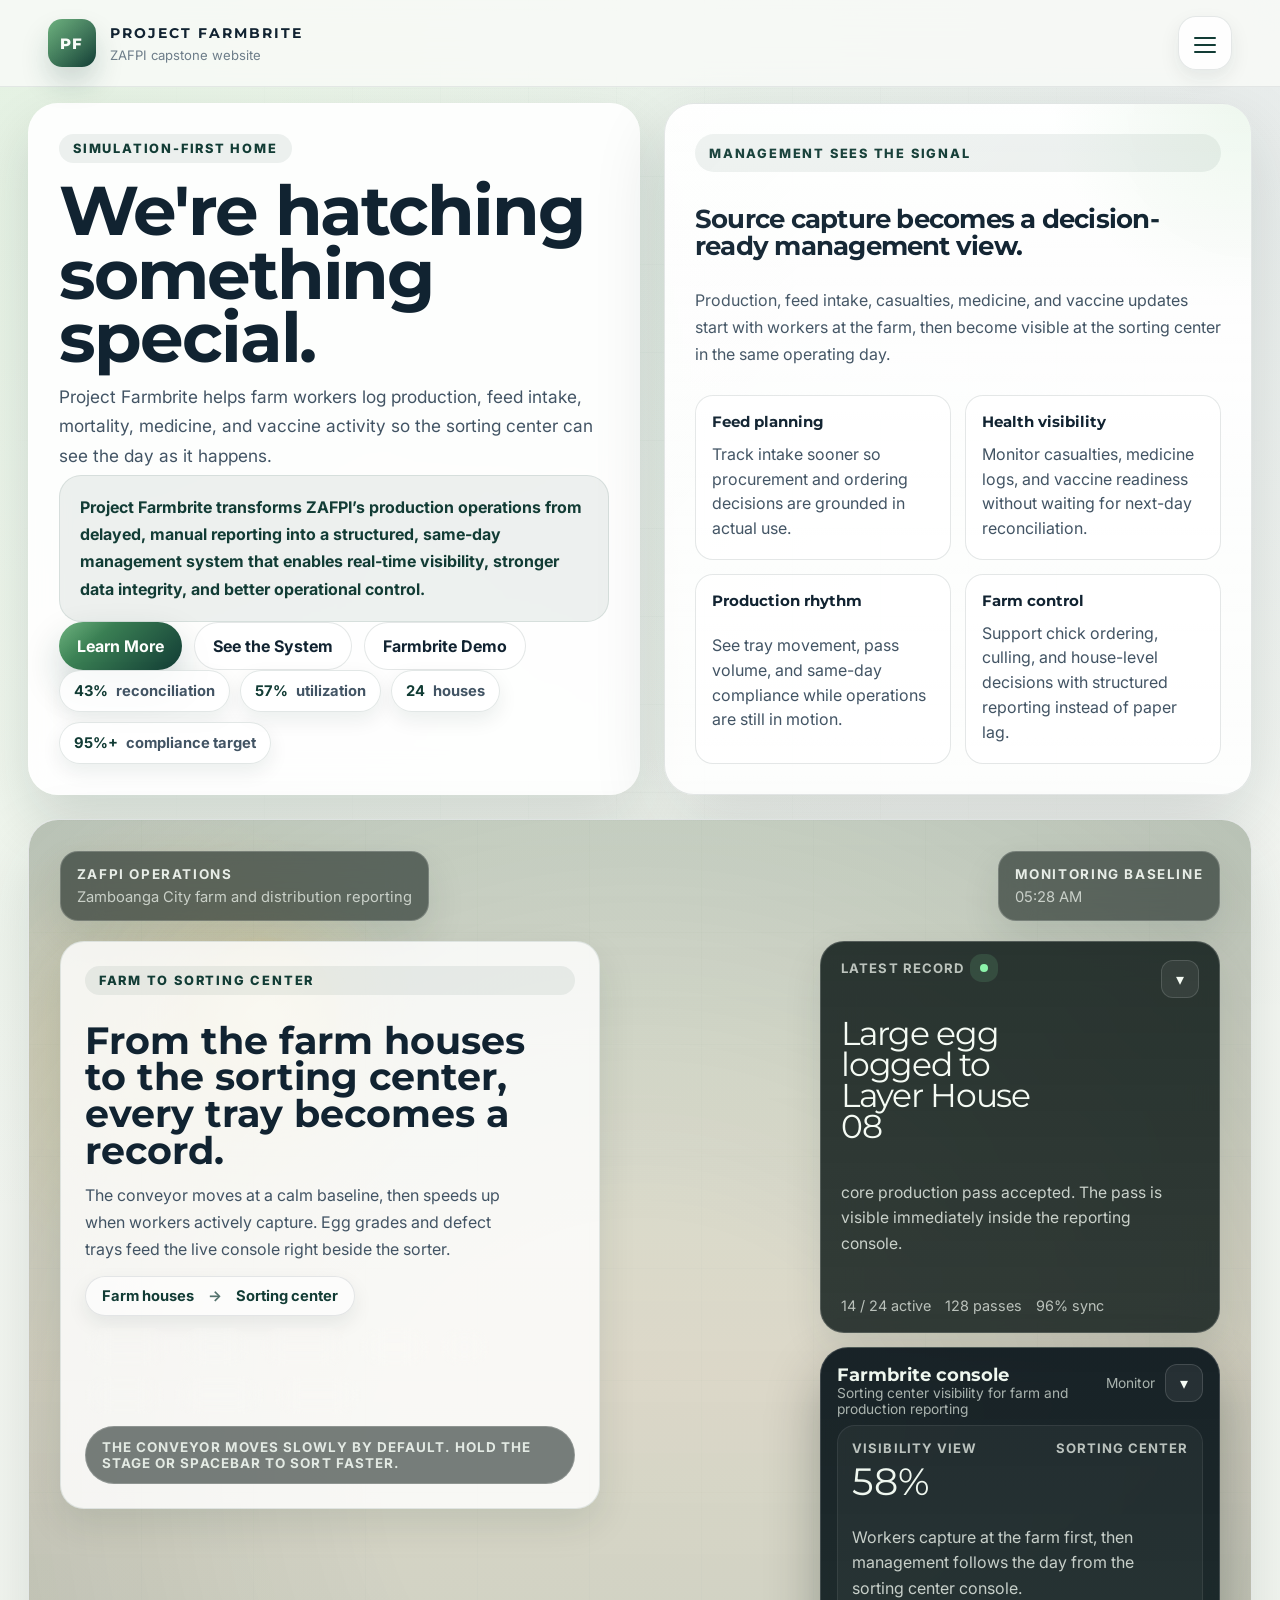
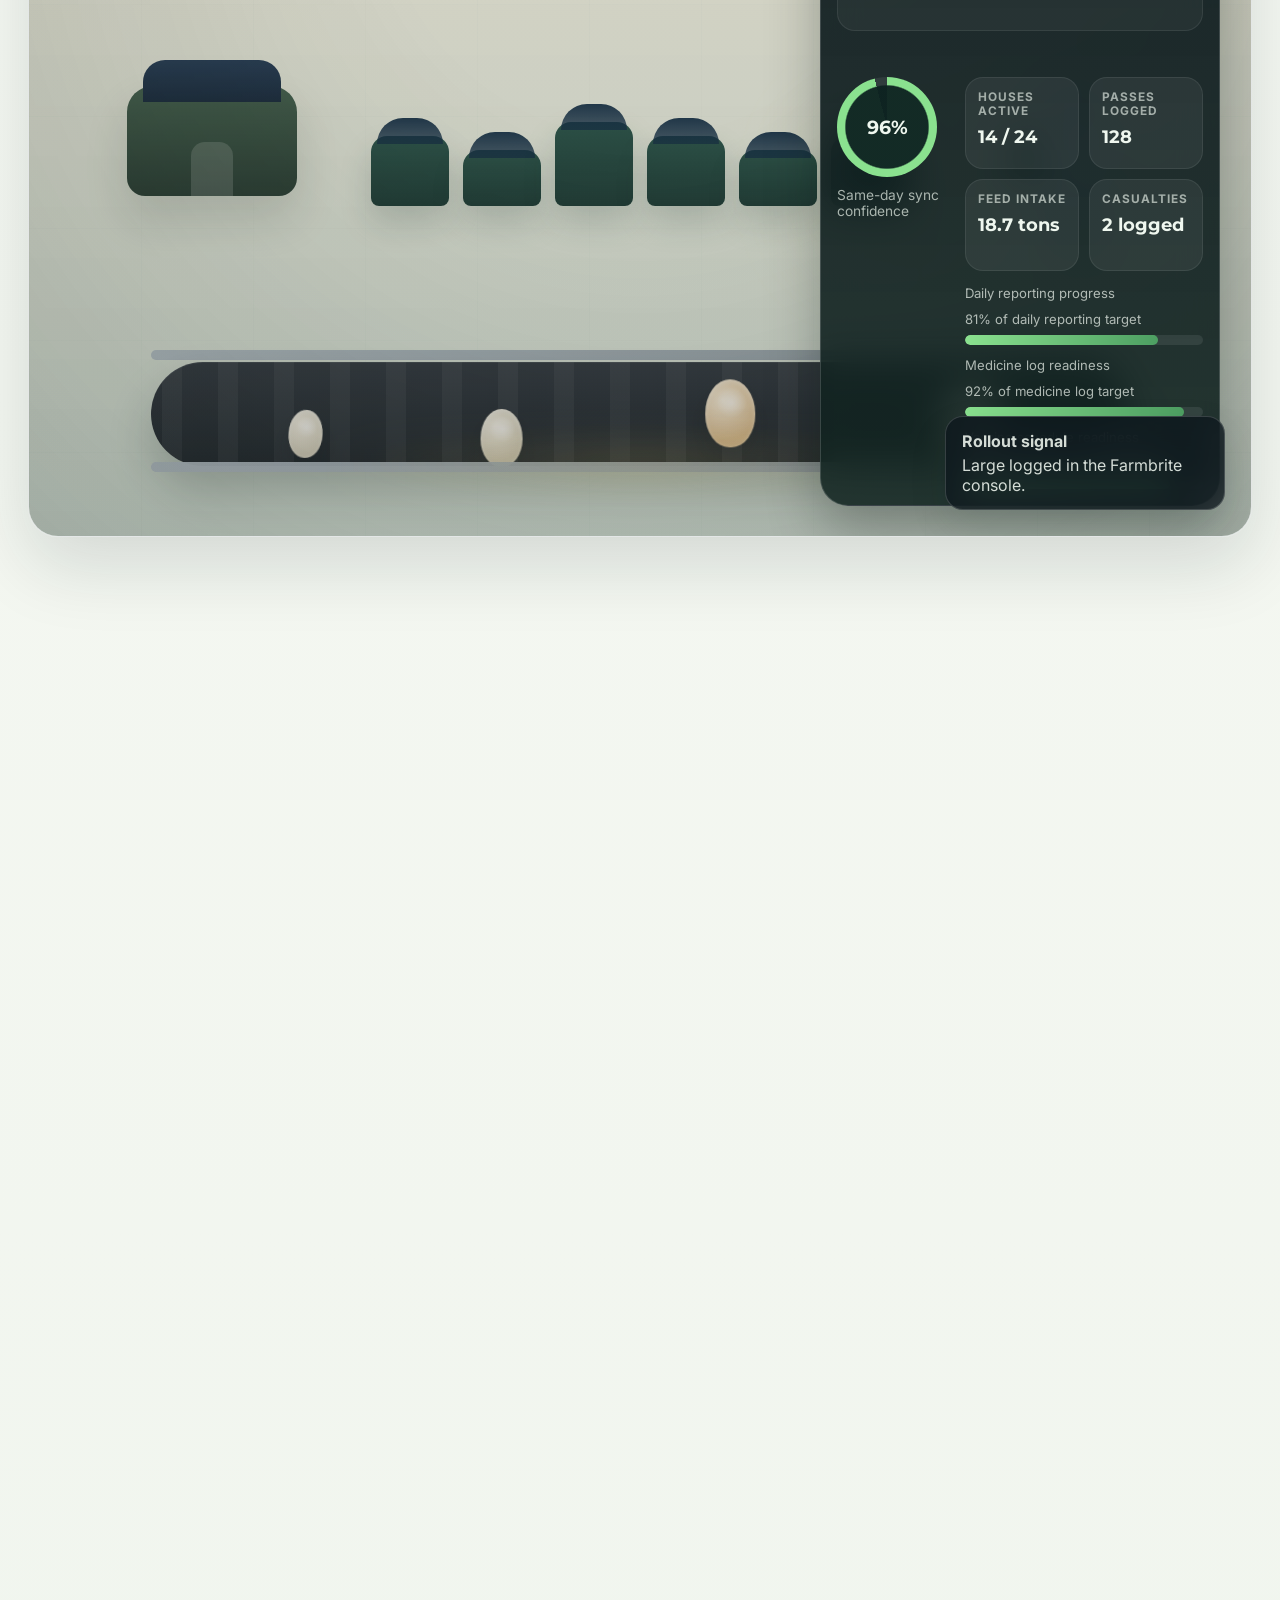
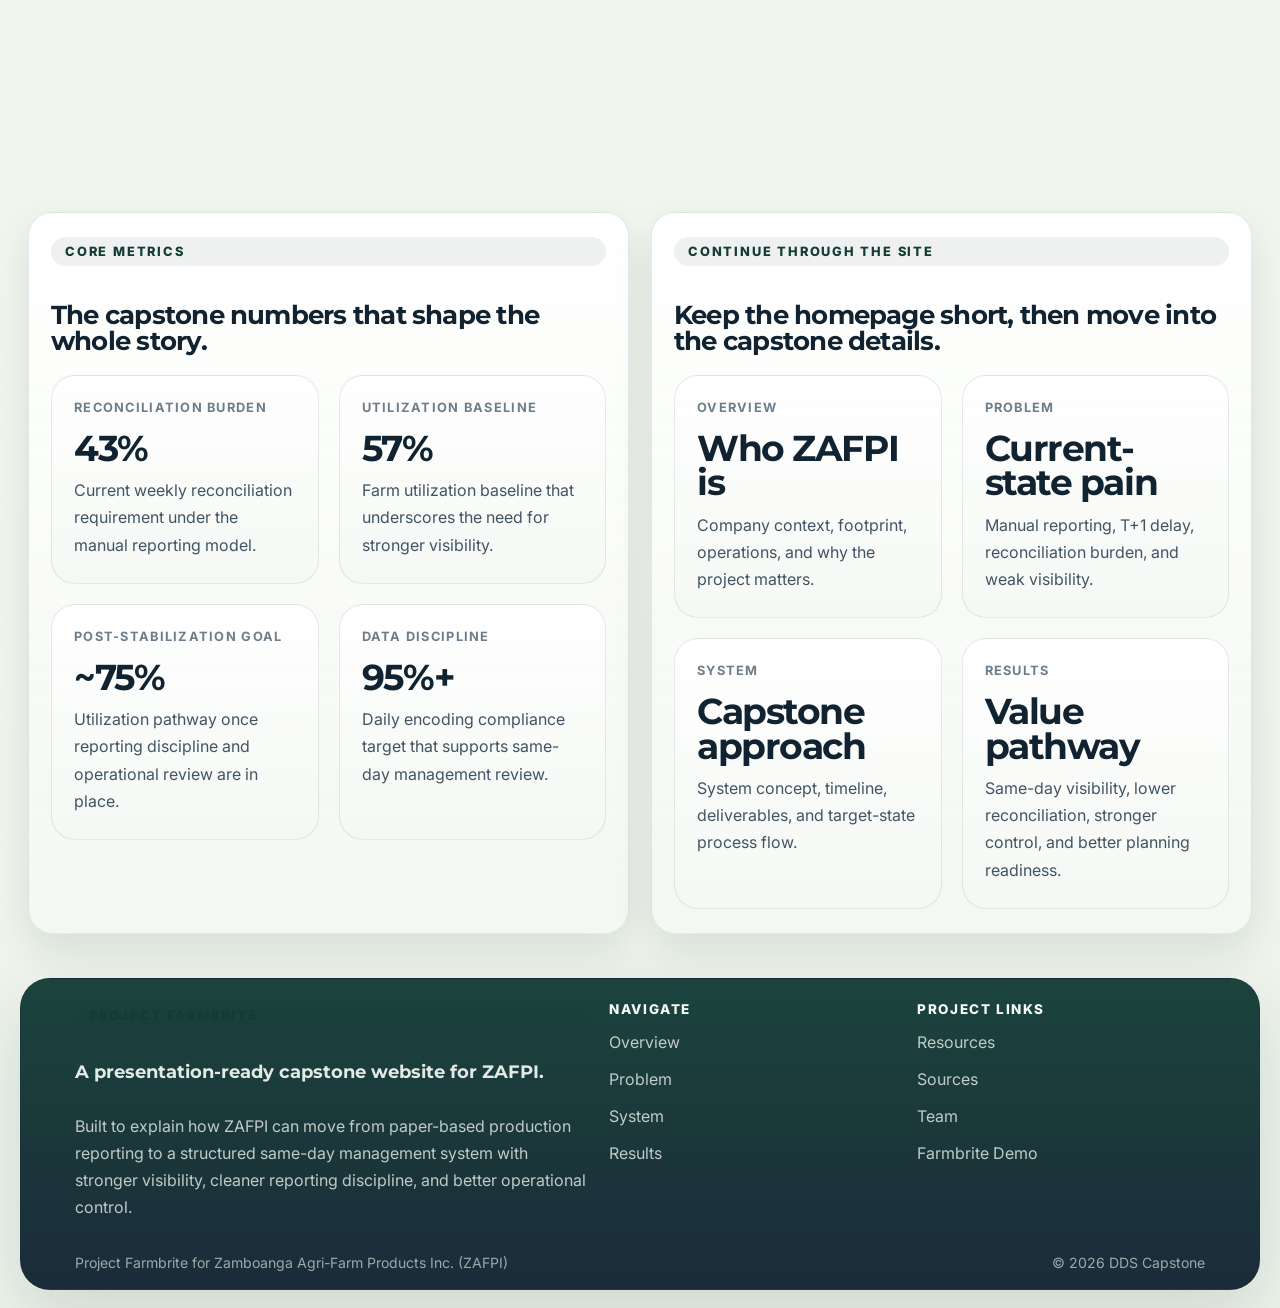
==== commit edd77c5f: "Add files via upload" ====
--- a/index.html
+++ b/index.html
@@ -3223,6 +3223,298 @@
     transition: none;
   }
 }
+
+/* Homepage stage v5 */
+.home-intro-grid {
+  align-items: stretch;
+}
+
+.hero-floating-card--intro,
+.management-signal-card {
+  min-height: 100%;
+}
+
+.hero-floating-card--intro {
+  padding: 30px;
+  background: rgba(255, 255, 255, 0.9);
+}
+
+.management-signal-card {
+  display: grid;
+  gap: 18px;
+  padding: 30px;
+}
+
+.management-signal-grid {
+  display: grid;
+  grid-template-columns: repeat(2, minmax(0, 1fr));
+  gap: 14px;
+}
+
+.management-signal-grid article {
+  display: grid;
+  gap: 8px;
+  padding: 16px;
+  border-radius: 18px;
+  border: 1px solid var(--line);
+  background: rgba(255, 255, 255, 0.64);
+}
+
+.management-signal-grid strong {
+  font-family: "Montserrat", sans-serif;
+  font-size: 0.95rem;
+}
+
+.management-signal-grid span {
+  color: var(--muted);
+  line-height: 1.55;
+}
+
+.demo-stage--full {
+  min-height: 860px;
+}
+
+.sim-overlay--landing {
+  gap: 20px;
+}
+
+.sim-home-grid {
+  grid-template-columns: minmax(320px, 540px) minmax(320px, 400px);
+  gap: 20px;
+  align-items: start;
+}
+
+.sim-stage-card {
+  width: min(100%, 540px);
+  padding: 24px;
+  background: rgba(255, 255, 255, 0.82);
+  box-shadow: var(--shadow-md);
+}
+
+.sim-stage-card .sim-tray-title {
+  font-size: clamp(1.9rem, 3vw, 2.8rem);
+}
+
+.sim-stage-card .sim-tray-lead {
+  max-width: 42ch;
+}
+
+.monitor-stack-inline {
+  width: min(100%, 400px);
+  gap: 14px;
+}
+
+.record-dock .signal-value {
+  font-size: clamp(1.5rem, 2.6vw, 2.7rem);
+  max-width: 9ch;
+}
+
+.record-dock .signal-copy {
+  font-size: 0.98rem;
+}
+
+.dashboard-panel--landing {
+  padding: 16px;
+}
+
+.dashboard-mini-card strong {
+  font-size: 1.1rem;
+}
+
+.scene-barn {
+  position: absolute;
+  left: 8%;
+  bottom: 340px;
+  width: 170px;
+  height: 110px;
+  border-radius: 26px 26px 18px 18px;
+  background: linear-gradient(180deg, rgba(63, 91, 72, 0.94), rgba(40, 59, 49, 0.96));
+  box-shadow: 0 22px 44px rgba(18, 35, 29, 0.14);
+}
+
+.scene-barn::before {
+  content: "";
+  position: absolute;
+  left: 16px;
+  right: 16px;
+  top: -26px;
+  height: 42px;
+  border-radius: 22px 22px 0 0;
+  background: linear-gradient(180deg, #2c4158, #203041);
+}
+
+.scene-barn::after {
+  content: "";
+  position: absolute;
+  left: 64px;
+  bottom: 0;
+  width: 42px;
+  height: 54px;
+  border-radius: 14px 14px 0 0;
+  background: rgba(246, 248, 243, 0.16);
+}
+
+.scene-farmline {
+  left: 28%;
+  right: 28%;
+  bottom: 330px;
+  gap: 14px;
+}
+
+.scene-worker {
+  position: absolute;
+  right: 12%;
+  bottom: 300px;
+  width: 62px;
+  height: 124px;
+  border-radius: 30px 30px 18px 18px;
+  background: linear-gradient(180deg, rgba(233, 240, 247, 0.92), rgba(190, 202, 216, 0.94));
+  box-shadow: 0 18px 34px rgba(19, 35, 42, 0.12);
+}
+
+.scene-worker::before {
+  content: "";
+  position: absolute;
+  inset: -34px 4px auto;
+  height: 52px;
+  border-radius: 50%;
+  background: linear-gradient(180deg, rgba(223, 231, 239, 0.96), rgba(181, 194, 207, 0.96));
+}
+
+.scene-worker::after {
+  content: "";
+  position: absolute;
+  left: -18px;
+  top: 28px;
+  width: 24px;
+  height: 12px;
+  border-radius: 999px;
+  background: rgba(205, 217, 228, 0.88);
+  transform: rotate(-24deg);
+}
+
+.scene-worker-tablet {
+  position: absolute;
+  left: -30px;
+  top: 20px;
+  width: 30px;
+  height: 42px;
+  border-radius: 10px;
+  border: 1px solid rgba(255, 255, 255, 0.36);
+  background: linear-gradient(180deg, rgba(28, 44, 58, 0.96), rgba(16, 27, 37, 0.96));
+  box-shadow: 0 12px 22px rgba(17, 31, 41, 0.18);
+}
+
+.scene-worker-tablet::after {
+  content: "";
+  position: absolute;
+  inset: 5px;
+  border-radius: 6px;
+  background: linear-gradient(180deg, rgba(133, 200, 157, 0.92), rgba(58, 126, 89, 0.88));
+}
+
+.scene-instruction {
+  width: fit-content;
+  max-width: 100%;
+}
+
+.scene-belt {
+  left: 10%;
+  right: 10%;
+  bottom: 70px;
+  height: 122px;
+}
+
+.scene-belt-track {
+  inset: 18px 0 0;
+}
+
+@media (max-width: 1240px) {
+  .management-signal-grid {
+    grid-template-columns: 1fr 1fr;
+  }
+
+  .sim-home-grid {
+    grid-template-columns: 1fr;
+  }
+
+  .sim-stage-card,
+  .monitor-stack-inline {
+    width: 100%;
+    max-width: none;
+  }
+
+  .scene-farmline {
+    left: 24%;
+    right: 22%;
+  }
+}
+
+@media (max-width: 900px) {
+  .management-signal-grid {
+    grid-template-columns: 1fr;
+  }
+
+  .demo-stage--full {
+    min-height: 980px;
+  }
+
+  .scene-barn {
+    left: 6%;
+    bottom: 330px;
+    transform: scale(0.9);
+  }
+
+  .scene-farmline {
+    left: 23%;
+    right: 8%;
+    bottom: 322px;
+    gap: 10px;
+  }
+
+  .scene-worker {
+    right: 6%;
+    bottom: 290px;
+    transform: scale(0.9);
+  }
+}
+
+@media (max-width: 700px) {
+  .hero-floating-card--intro,
+  .management-signal-card {
+    padding: 22px;
+  }
+
+  .demo-stage--full {
+    min-height: 1040px;
+  }
+
+  .scene-barn {
+    left: 5%;
+    bottom: 308px;
+    transform: scale(0.78);
+  }
+
+  .scene-farmline {
+    left: 20%;
+    right: 5%;
+    bottom: 300px;
+    gap: 8px;
+  }
+
+  .scene-worker {
+    right: 5%;
+    bottom: 270px;
+    transform: scale(0.76);
+  }
+
+  .scene-belt {
+    left: 5%;
+    right: 5%;
+    bottom: 58px;
+    height: 112px;
+  }
+}
 
 </style>
 <!-- INLINE_SITE_CSS_END -->
@@ -3255,12 +3547,57 @@
 
       <main class="page-main">
     <div class="page-container page-stack">
+      <section class="split-grid home-intro-grid reveal">
+        <article class="hero-floating-card hero-floating-card--intro reveal reveal-delay-1">
+          <div class="eyebrow">Simulation-first home</div>
+          <h1 class="section-title stage-quote" id="quoteTitle">We&rsquo;re hatching something special.</h1>
+          <p class="lead hero-lead stage-quote-copy" id="quoteBody">Project Farmbrite helps farm workers log production, feed intake, mortality, medicine, and vaccine activity so the sorting center can see the day as it happens.</p>
+          <div class="positioning-line">Project Farmbrite transforms ZAFPI&rsquo;s production operations from delayed, manual reporting into a structured, same-day management system that enables real-time visibility, stronger data integrity, and better operational control.</div>
+          <div class="hero-actions">
+            <a class="button button-primary" href="about.html">Learn More</a>
+            <a class="button button-secondary" href="system.html">See the System</a>
+            <a class="button button-secondary" href="https://www.farmbrite.com/demo" target="_blank" rel="noopener noreferrer">Farmbrite Demo</a>
+          </div>
+          <div class="hero-facts">
+            <span class="fact-pill"><strong>43%</strong> reconciliation</span>
+            <span class="fact-pill"><strong>57%</strong> utilization</span>
+            <span class="fact-pill"><strong>24</strong> houses</span>
+            <span class="fact-pill"><strong>95%+</strong> compliance target</span>
+          </div>
+        </article>
+
+        <article class="section-shell management-signal-card reveal reveal-delay-2">
+          <div class="eyebrow">Management sees the signal</div>
+          <h2 class="summary-title">Source capture becomes a decision-ready management view.</h2>
+          <p class="lead">Production, feed intake, casualties, medicine, and vaccine updates start with workers at the farm, then become visible at the sorting center in the same operating day.</p>
+          <div class="management-signal-grid">
+            <article>
+              <strong>Feed planning</strong>
+              <span>Track intake sooner so procurement and ordering decisions are grounded in actual use.</span>
+            </article>
+            <article>
+              <strong>Health visibility</strong>
+              <span>Monitor casualties, medicine logs, and vaccine readiness without waiting for next-day reconciliation.</span>
+            </article>
+            <article>
+              <strong>Production rhythm</strong>
+              <span>See tray movement, pass volume, and same-day compliance while operations are still in motion.</span>
+            </article>
+            <article>
+              <strong>Farm control</strong>
+              <span>Support chick ordering, culling, and house-level decisions with structured reporting instead of paper lag.</span>
+            </article>
+          </div>
+        </article>
+      </section>
+
       <section class="simulation-shell home-stage-shell reveal">
         <div class="demo-stage demo-stage--full" id="demoStage">
           <div class="scene-layer" aria-hidden="true">
             <div class="scene-grid"></div>
             <div class="scene-sun"></div>
             <div class="scene-glow"></div>
+            <div class="scene-barn"></div>
             <div class="scene-farmline">
               <span class="farm-house house-wide"></span>
               <span class="farm-house house-mid"></span>
@@ -3269,7 +3606,9 @@
               <span class="farm-house house-mid"></span>
               <span class="farm-house house-wide"></span>
             </div>
-            <div class="scene-silo"></div>
+            <div class="scene-worker">
+              <span class="scene-worker-tablet"></span>
+            </div>
             <div class="scene-belt">
               <div class="scene-belt-rail scene-belt-rail--left"></div>
               <div class="scene-belt-track"></div>
@@ -3328,22 +3667,26 @@
             </div>
 
             <div class="sim-home-grid">
-              <article class="hero-floating-card hero-floating-card--stage reveal reveal-delay-1">
-                <div class="eyebrow">Simulation-first home</div>
-                <h1 class="section-title stage-quote" id="quoteTitle">We&rsquo;re hatching something special.</h1>
-                <p class="lead hero-lead stage-quote-copy" id="quoteBody">Project Farmbrite helps farm workers log production, feed intake, mortality, medicine, and vaccine activity so the sorting center can see the day as it happens.</p>
-                <div class="positioning-line">Project Farmbrite transforms ZAFPI&rsquo;s production operations from delayed, manual reporting into a structured, same-day management system that enables real-time visibility, stronger data integrity, and better operational control.</div>
-                <div class="hero-actions">
-                  <a class="button button-primary" href="about.html">Learn More</a>
-                  <a class="button button-secondary" href="system.html">See the System</a>
-                  <a class="button button-secondary" href="https://www.farmbrite.com/demo" target="_blank" rel="noopener noreferrer">Farmbrite Demo</a>
+              <article class="surface-card sim-stage-card reveal reveal-delay-1">
+                <div class="eyebrow">Farm to sorting center</div>
+                <h2 class="sim-tray-title">From the farm houses to the sorting center, every tray becomes a record.</h2>
+                <p class="sim-tray-lead">The conveyor moves at a calm baseline, then speeds up when workers actively capture. Egg grades and defect trays feed the live console right beside the sorter.</p>
+                <div class="scene-direction">
+                  <span>Farm houses</span>
+                  <span class="scene-arrow" aria-hidden="true">&rarr;</span>
+                  <span>Sorting center</span>
                 </div>
-                <div class="hero-facts">
-                  <span class="fact-pill"><strong>43%</strong> reconciliation</span>
-                  <span class="fact-pill"><strong>57%</strong> utilization</span>
-                  <span class="fact-pill"><strong>24</strong> houses</span>
-                  <span class="fact-pill"><strong>95%+</strong> compliance target</span>
+                <div class="scene-grade-guide">
+                  <span class="grade-chip grade-chip--peewee">Peewee</span>
+                  <span class="grade-chip grade-chip--small">Small</span>
+                  <span class="grade-chip grade-chip--medium">Medium</span>
+                  <span class="grade-chip grade-chip--large">Large</span>
+                  <span class="grade-chip grade-chip--xl">XL</span>
+                  <span class="grade-chip grade-chip--jumbo">Jumbo</span>
+                  <span class="grade-chip grade-chip--cracked">Cracked</span>
+                  <span class="grade-chip grade-chip--leakers">Leakers</span>
                 </div>
+                <span class="instruction-chip scene-instruction">The conveyor moves slowly by default. Hold the stage or spacebar to sort faster.</span>
               </article>
 
               <div class="monitor-stack-inline reveal reveal-delay-2">
@@ -3437,30 +3780,6 @@
               </div>
             </div>
 
-            <section class="sim-tray-band reveal reveal-delay-3">
-              <div class="sim-tray-copy">
-                <div class="eyebrow">Farm to sorting center</div>
-                <h2 class="sim-tray-title">From the farm houses to the sorting center, every tray becomes a record.</h2>
-                <p class="sim-tray-lead">Workers log production, feed intake, casualties, medicine, and vaccine updates at the source. Management sees the sorting center and reporting console update in the same day.</p>
-              </div>
-              <div class="scene-direction">
-                <span>Farm houses</span>
-                <span class="scene-arrow" aria-hidden="true">&rarr;</span>
-                <span>Sorting center</span>
-              </div>
-              <div class="scene-grade-guide">
-                <span class="grade-chip grade-chip--peewee">Peewee</span>
-                <span class="grade-chip grade-chip--small">Small</span>
-                <span class="grade-chip grade-chip--medium">Medium</span>
-                <span class="grade-chip grade-chip--large">Large</span>
-                <span class="grade-chip grade-chip--xl">XL</span>
-                <span class="grade-chip grade-chip--jumbo">Jumbo</span>
-                <span class="grade-chip grade-chip--cracked">Cracked</span>
-                <span class="grade-chip grade-chip--leakers">Leakers</span>
-              </div>
-              <span class="instruction-chip scene-instruction">Press and hold the stage or spacebar to run the sorter</span>
-            </section>
-
             <div class="sim-toast" id="simToast">
               <strong>Rollout signal</strong>
               <span id="simToastText">Same-day visibility is ready to follow each pass.</span>
@@ -3770,7 +4089,6 @@
   const toast = document.getElementById("simToast");
   const toastText = document.getElementById("simToastText");
   const collapseToggles = Array.from(document.querySelectorAll("[data-collapse-target]"));
-  const trayBand = stage ? stage.querySelector(".sim-tray-band") : null;
 
   if (!stage || !eggStream) return;
   if (fallbackScene) fallbackScene.hidden = true;
@@ -3782,7 +4100,7 @@
 
   const quoteDeck = [
     {
-      title: "We’re hatching something special.",
+      title: "We're hatching something special.",
       body: "Project Farmbrite helps farm workers log production, feed intake, mortality, medicine, and vaccine activity so the sorting center can see the day as it happens."
     },
     {
@@ -3938,8 +4256,8 @@
   let toastTimer = 0;
 
   const recordState = {
-    title: "Sorter idle",
-    narrative: "Press and hold spacebar to run the sorter and send the next pass into the console."
+    title: "Slow baseline recording",
+    narrative: "The conveyor is moving at a calm pace. Hold spacebar to speed up live capture and logging."
   };
 
   const updateClock = () => {
@@ -4159,31 +4477,29 @@
     const delta = Math.min((timestamp - lastFrame) / 1000, 0.033);
     lastFrame = timestamp;
 
-    if (captureMode) {
-      beltShift += delta * 160;
-      spawnTimer += delta;
-    }
+    const beltSpeed = captureMode ? 164 : 56;
+    const speedMultiplier = captureMode ? 1.55 : 0.42;
+    const spawnRate = captureMode ? 0.42 : 1.65;
+
+    beltShift += delta * beltSpeed;
+    spawnTimer += delta;
     stage.style.setProperty("--belt-shift", `${beltShift}px`);
 
-    if (captureMode) {
-      const nextType = chooseEggType();
-      if (spawnTimer >= 0.34 && hasSpawnClearance(nextType.minGap)) {
-        spawnEgg();
-        spawnTimer = 0;
-      }
+    const nextType = chooseEggType();
+    if (spawnTimer >= spawnRate && hasSpawnClearance(nextType.minGap)) {
+      spawnEgg();
+      spawnTimer = 0;
     }
 
     const streamWidth = Math.max(eggStream.clientWidth, 720);
     const checkpoint = streamWidth * 0.62;
 
     eggs.slice().forEach((egg) => {
-      if (captureMode) {
-        egg.x += delta * egg.speed;
-        egg.rotation += delta * egg.rotationSpeed;
-        egg.phase += delta * egg.wobble;
-      }
+      egg.x += delta * egg.speed * speedMultiplier;
+      egg.rotation += delta * egg.rotationSpeed * speedMultiplier;
+      egg.phase += delta * egg.wobble * speedMultiplier;
       placeEgg(egg);
-      if (captureMode && egg.x + egg.width * 0.5 >= checkpoint) handleEggCheckpoint(egg);
+      if (egg.x + egg.width * 0.5 >= checkpoint) handleEggCheckpoint(egg);
       if (egg.x > streamWidth + 120) removeEgg(egg);
     });
 
@@ -4208,9 +4524,9 @@
   });
 
   stage.tabIndex = 0;
-  trayBand?.addEventListener("pointerdown", () => setCaptureMode(true));
-  trayBand?.addEventListener("pointerup", () => setCaptureMode(false));
-  trayBand?.addEventListener("pointerleave", () => setCaptureMode(false));
+  stage.addEventListener("pointerdown", () => setCaptureMode(true));
+  stage.addEventListener("pointerup", () => setCaptureMode(false));
+  stage.addEventListener("pointerleave", () => setCaptureMode(false));
   stage.addEventListener("keydown", (event) => {
     if (event.code !== "Space") return;
     event.preventDefault();
@@ -4230,6 +4546,7 @@
   window.setInterval(updateClock, 1000);
   window.requestAnimationFrame(animate);
 }
+
 
 </script>
 <!-- INLINE_HOME_JS_END -->
@@ -4243,3 +4560,4 @@
 
 
 
+
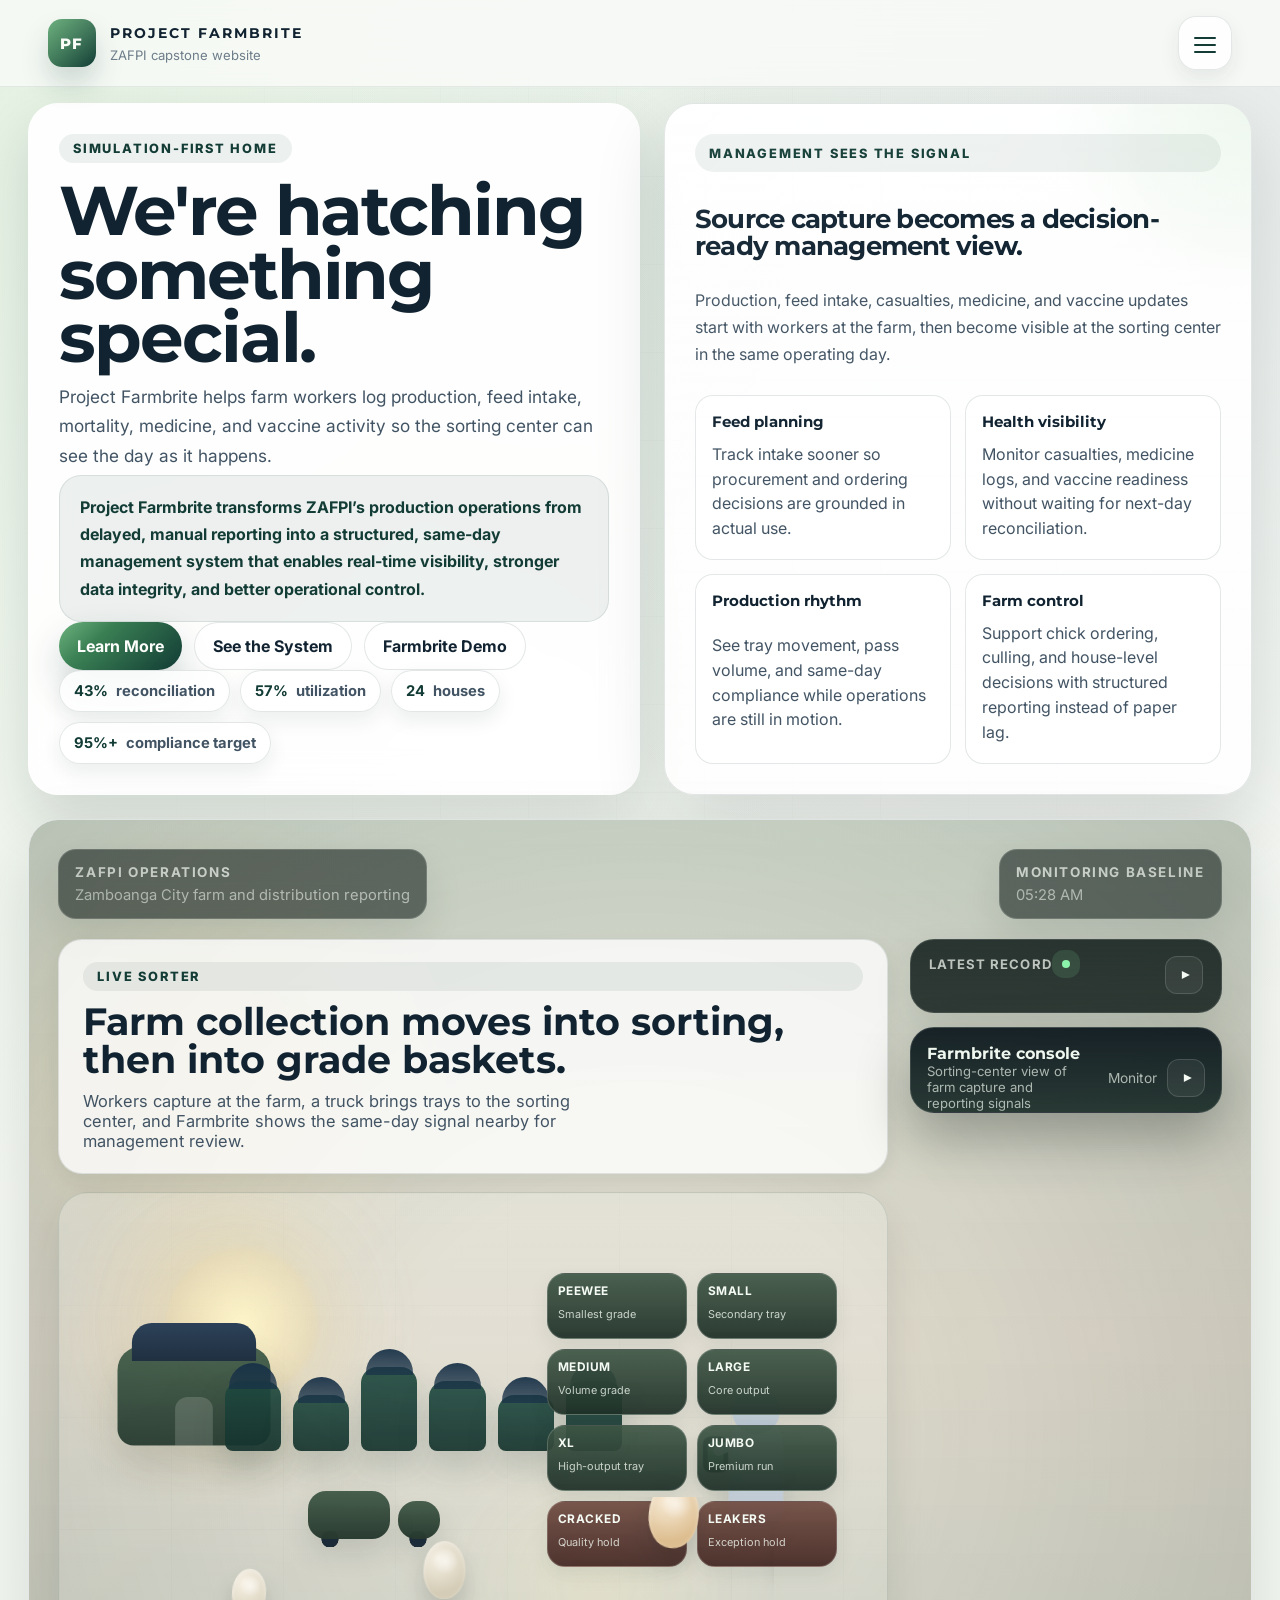
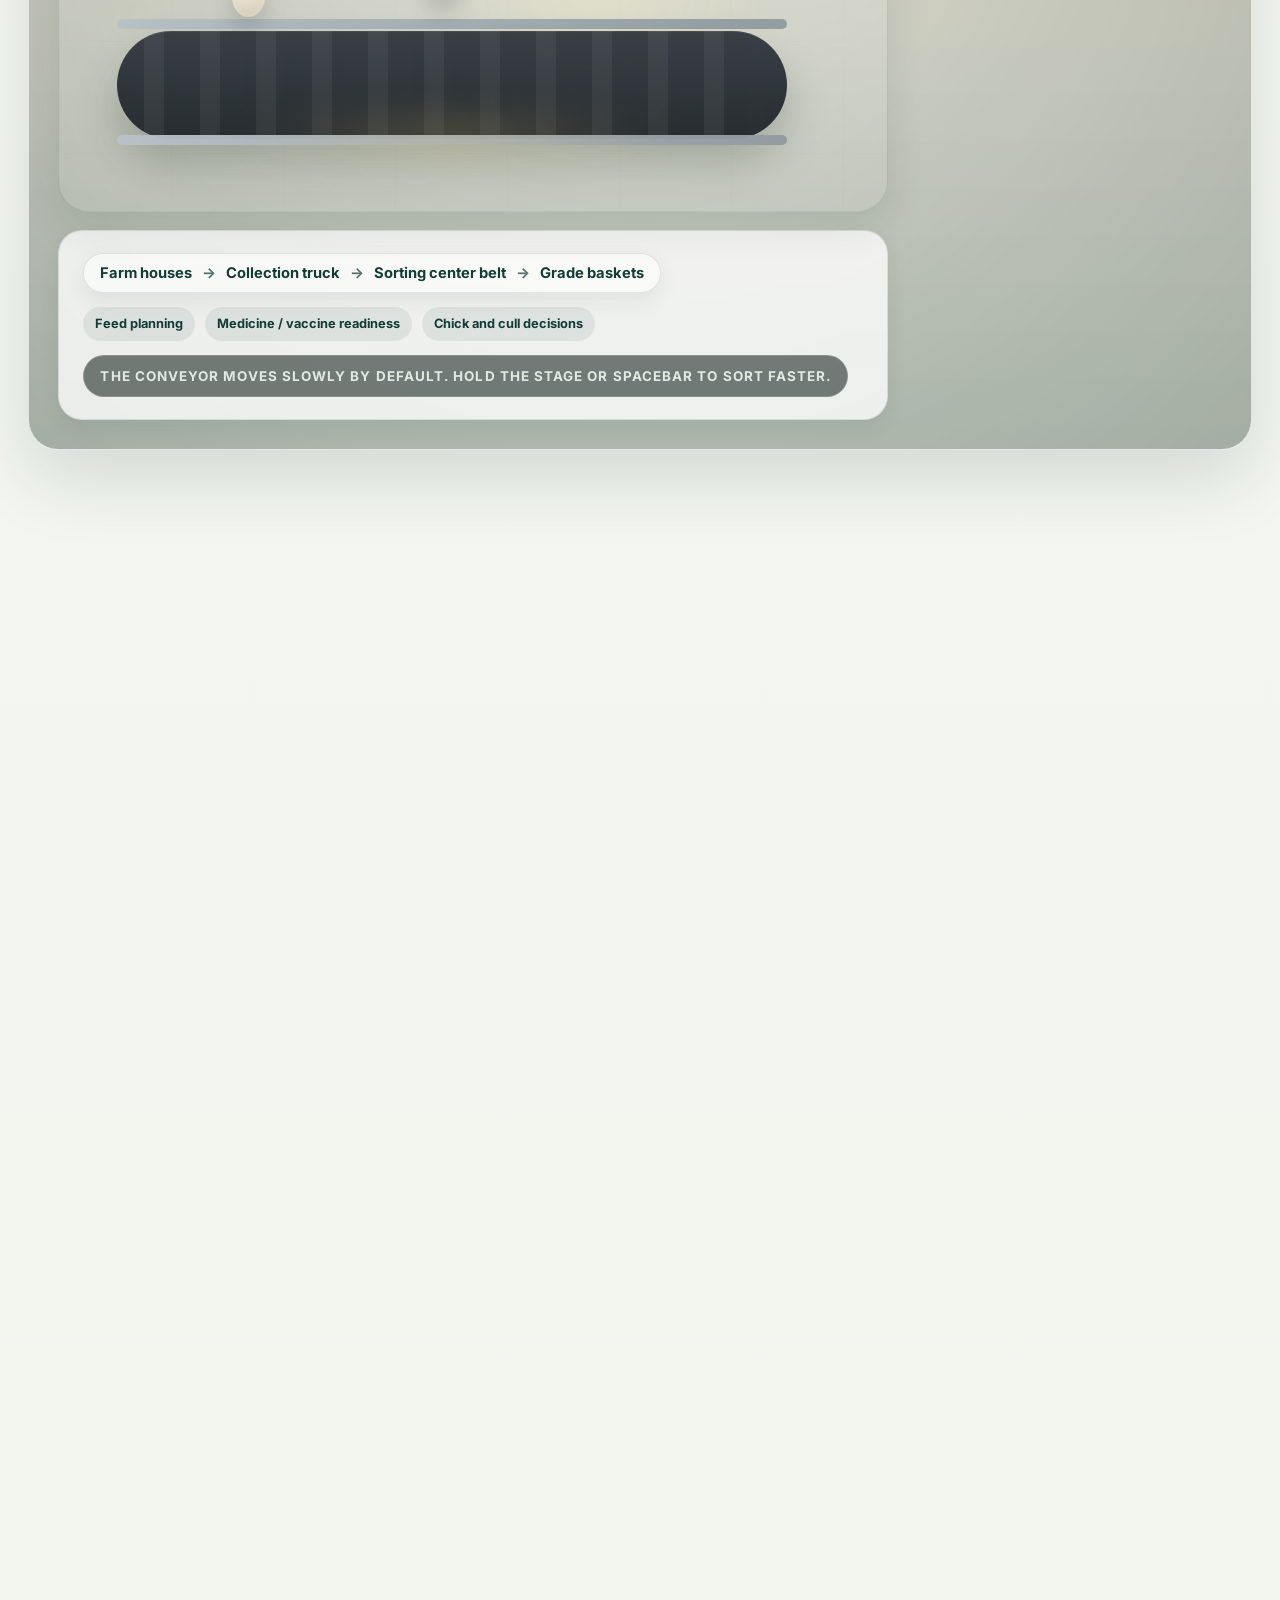
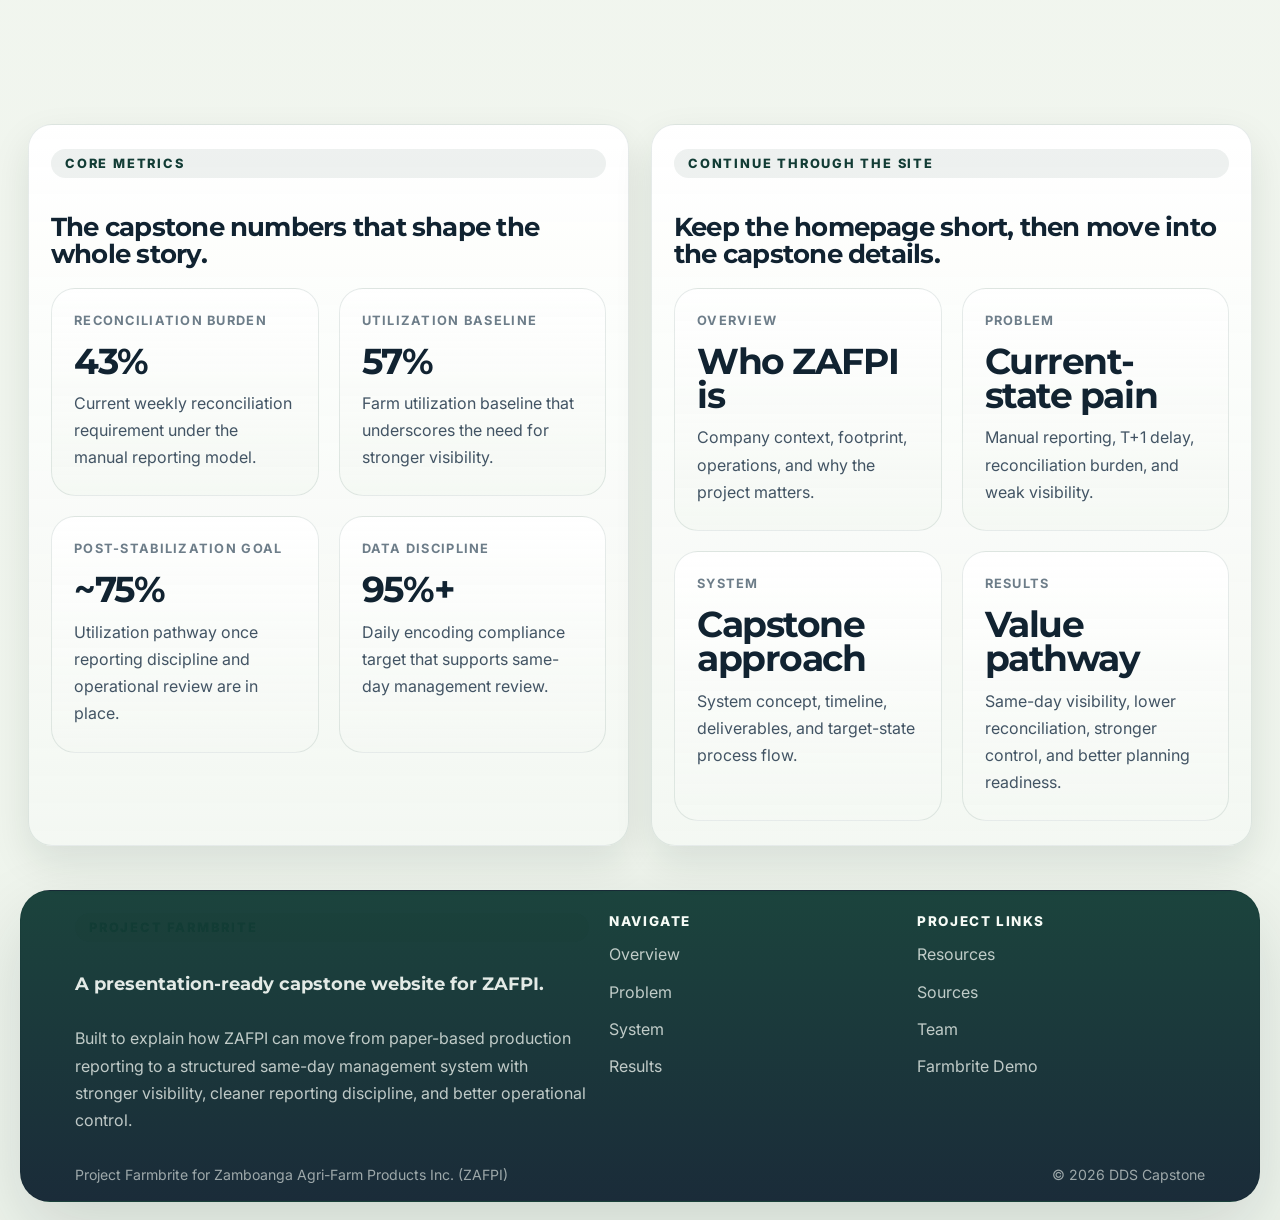
==== commit c0b7fae2: "Add files via upload" ====
--- a/index.html
+++ b/index.html
@@ -3271,60 +3271,148 @@
 }
 
 .demo-stage--full {
-  min-height: 860px;
+  min-height: 980px;
 }
 
 .sim-overlay--landing {
-  gap: 20px;
+  gap: 18px;
 }
 
 .sim-home-grid {
-  grid-template-columns: minmax(320px, 540px) minmax(320px, 400px);
-  gap: 20px;
+  grid-template-columns: minmax(320px, 420px) minmax(280px, 332px);
+  gap: 18px;
   align-items: start;
 }
 
 .sim-stage-card {
-  width: min(100%, 540px);
-  padding: 24px;
+  width: min(100%, 420px);
+  padding: 22px;
   background: rgba(255, 255, 255, 0.82);
   box-shadow: var(--shadow-md);
 }
 
 .sim-stage-card .sim-tray-title {
-  font-size: clamp(1.9rem, 3vw, 2.8rem);
+  font-size: clamp(1.7rem, 2.5vw, 2.35rem);
 }
 
 .sim-stage-card .sim-tray-lead {
-  max-width: 42ch;
+  max-width: 34ch;
 }
 
 .monitor-stack-inline {
-  width: min(100%, 400px);
-  gap: 14px;
+  width: min(100%, 332px);
+  gap: 12px;
+}
+
+.record-dock,
+.dashboard-panel--landing {
+  width: 100%;
+  overflow: hidden;
+  border-radius: 24px;
+}
+
+.record-dock {
+  min-height: 78px;
+  height: 78px;
+}
+
+.dashboard-panel--landing {
+  min-height: 94px;
+  height: 94px;
+}
+
+.record-dock:not(.is-collapsed) {
+  height: 238px;
+}
+
+.dashboard-panel--landing:not(.is-collapsed) {
+  height: 364px;
+}
+
+.record-dock .collapsible-body,
+.dashboard-panel--landing .collapsible-body {
+  overflow: auto;
+  padding-right: 4px;
 }
 
 .record-dock .signal-value {
-  font-size: clamp(1.5rem, 2.6vw, 2.7rem);
-  max-width: 9ch;
+  font-size: clamp(1rem, 1.6vw, 1.35rem);
+  line-height: 1.12;
+  max-width: none;
+  display: -webkit-box;
+  -webkit-line-clamp: 2;
+  -webkit-box-orient: vertical;
+  overflow: hidden;
 }
 
 .record-dock .signal-copy {
-  font-size: 0.98rem;
+  font-size: 0.9rem;
+  line-height: 1.5;
+  display: -webkit-box;
+  -webkit-line-clamp: 3;
+  -webkit-box-orient: vertical;
+  overflow: hidden;
 }
 
 .dashboard-panel--landing {
   padding: 16px;
 }
 
+.collapsible-head {
+  min-height: 42px;
+}
+
+.signal-head {
+  gap: 10px;
+}
+
+.signal-meta {
+  font-size: 0.82rem;
+}
+
+.dashboard-header {
+  align-items: center;
+}
+
+.dashboard-title {
+  font-size: 1rem;
+}
+
+.dashboard-subtitle {
+  font-size: 0.8rem;
+}
+
+.dashboard-summary-card {
+  padding: 12px;
+  margin-bottom: 12px;
+}
+
+.dashboard-summary-value {
+  font-size: clamp(1.7rem, 2.4vw, 2.4rem);
+}
+
+.dashboard-grid {
+  grid-template-columns: 88px minmax(0, 1fr);
+  gap: 12px;
+}
+
+.dashboard-mini-grid {
+  gap: 8px;
+}
+
+.dashboard-mini-card {
+  min-height: 82px;
+  padding: 10px;
+}
+
 .dashboard-mini-card strong {
-  font-size: 1.1rem;
+  font-size: 1rem;
 }
 
 .scene-barn {
   position: absolute;
   left: 8%;
-  bottom: 340px;
+  bottom: 348px;
   width: 170px;
   height: 110px;
   border-radius: 26px 26px 18px 18px;
@@ -3355,16 +3443,83 @@
 }
 
 .scene-farmline {
-  left: 28%;
-  right: 28%;
-  bottom: 330px;
-  gap: 14px;
+  left: 24%;
+  right: 42%;
+  bottom: 348px;
+  gap: 12px;
+}
+
+.scene-truck {
+  position: absolute;
+  left: 31%;
+  bottom: 258px;
+  width: 132px;
+  height: 68px;
+}
+
+.scene-truck-bed,
+.scene-truck-cab {
+  position: absolute;
+  bottom: 0;
+  border-radius: 18px;
+  background: linear-gradient(180deg, rgba(65, 89, 72, 0.96), rgba(39, 57, 46, 0.98));
+  box-shadow: 0 14px 28px rgba(18, 35, 29, 0.12);
+}
+
+.scene-truck-bed {
+  left: 0;
+  width: 82px;
+  height: 48px;
+}
+
+.scene-truck-cab {
+  right: 0;
+  width: 42px;
+  height: 38px;
+}
+
+.scene-truck::before {
+  content: "";
+  position: absolute;
+  left: 8px;
+  right: 8px;
+  bottom: -8px;
+  height: 16px;
+  background:
+    radial-gradient(circle, #1e2d3b 0 42%, transparent 45%) left center / 28px 28px no-repeat,
+    radial-gradient(circle, #1e2d3b 0 42%, transparent 45%) right center / 28px 28px no-repeat;
+}
+
+.scene-backflow {
+  position: absolute;
+  left: 44%;
+  bottom: 430px;
+  display: flex;
+  gap: 8px;
+  align-items: center;
+  padding: 10px 14px;
+  border-radius: 999px;
+  border: 1px dashed rgba(18, 60, 53, 0.18);
+  background: rgba(255, 255, 255, 0.5);
+  box-shadow: var(--shadow-sm);
+}
+
+.scene-backflow span {
+  display: inline-flex;
+  align-items: center;
+  min-height: 28px;
+  padding: 6px 10px;
+  border-radius: 999px;
+  background: rgba(18, 60, 53, 0.08);
+  color: var(--green-900);
+  font-size: 0.76rem;
+  font-weight: 700;
 }
 
 .scene-worker {
   position: absolute;
-  right: 12%;
-  bottom: 300px;
+  right: 42%;
+  bottom: 252px;
   width: 62px;
   height: 124px;
   border-radius: 30px 30px 18px 18px;
@@ -3418,15 +3573,81 @@
   max-width: 100%;
 }
 
+.scene-baskets {
+  position: absolute;
+  right: 37%;
+  bottom: 264px;
+  width: 270px;
+  display: grid;
+  grid-template-columns: repeat(4, minmax(0, 1fr));
+  gap: 8px;
+}
+
+.basket-card {
+  display: grid;
+  gap: 2px;
+  min-height: 58px;
+  padding: 9px 8px 8px;
+  border-radius: 16px;
+  border: 1px solid rgba(255, 255, 255, 0.18);
+  background: rgba(18, 31, 27, 0.66);
+  color: #f5fbf4;
+  box-shadow: var(--shadow-sm);
+}
+
+.basket-card strong {
+  font-size: 0.72rem;
+  letter-spacing: 0.04em;
+  text-transform: uppercase;
+}
+
+.basket-card span {
+  color: rgba(245, 251, 244, 0.78);
+  font-size: 0.66rem;
+  line-height: 1.3;
+}
+
+.basket-card--peewee,
+.basket-card--small,
+.basket-card--medium,
+.basket-card--large,
+.basket-card--xl,
+.basket-card--jumbo {
+  background: linear-gradient(180deg, rgba(62, 86, 69, 0.92), rgba(31, 49, 40, 0.94));
+}
+
+.basket-card--cracked,
+.basket-card--leakers {
+  background: linear-gradient(180deg, rgba(111, 74, 64, 0.92), rgba(68, 40, 35, 0.94));
+}
+
 .scene-belt {
-  left: 10%;
-  right: 10%;
-  bottom: 70px;
+  left: 9%;
+  right: 37%;
+  bottom: 72px;
   height: 122px;
 }
 
 .scene-belt-track {
   inset: 18px 0 0;
+}
+
+.egg-stream {
+  inset: -112px 2% 0 2%;
+}
+
+.sim-toast {
+  left: auto;
+  right: 364px;
+  bottom: auto;
+  top: 96px;
+  max-width: 220px;
+  padding: 10px 12px;
+  font-size: 0.82rem;
+}
+
+.sim-toast strong {
+  margin-bottom: 2px;
 }
 
 @media (max-width: 1240px) {
@@ -3435,47 +3656,96 @@
   }
 
   .sim-home-grid {
+    grid-template-columns: minmax(300px, 1fr) 312px;
+  }
+
+  .scene-farmline {
+    left: 22%;
+    right: 40%;
+  }
+
+  .scene-worker {
+    right: 39%;
+  }
+
+  .scene-baskets {
+    right: 34%;
+  }
+
+  .scene-belt {
+    right: 34%;
+  }
+
+  .sim-toast {
+    right: 326px;
+  }
+}
+
+@media (max-width: 980px) {
+  .management-signal-grid {
     grid-template-columns: 1fr;
   }
 
-  .sim-stage-card,
-  .monitor-stack-inline {
+  .sim-home-grid {
+    grid-template-columns: 1fr;
+  }
+
+  .monitor-stack-inline,
+  .sim-stage-card {
     width: 100%;
     max-width: none;
   }
 
+  .demo-stage--full {
+    min-height: 1120px;
+  }
+
+  .scene-barn {
+    left: 6%;
+    bottom: 360px;
+    transform: scale(0.86);
+  }
+
   .scene-farmline {
     left: 24%;
-    right: 22%;
-  }
-}
-
-@media (max-width: 900px) {
-  .management-signal-grid {
-    grid-template-columns: 1fr;
-  }
-
-  .demo-stage--full {
-    min-height: 980px;
-  }
-
-  .scene-barn {
+    right: 18%;
+    bottom: 360px;
+    gap: 10px;
+  }
+
+  .scene-truck {
+    left: 34%;
+    bottom: 274px;
+    transform: scale(0.92);
+  }
+
+  .scene-backflow {
+    left: 50%;
+    bottom: 446px;
+    transform: translateX(-50%);
+  }
+
+  .scene-worker {
+    right: 14%;
+    bottom: 286px;
+    transform: scale(0.84);
+  }
+
+  .scene-baskets {
+    right: 10%;
+    bottom: 294px;
+  }
+
+  .scene-belt {
     left: 6%;
-    bottom: 330px;
-    transform: scale(0.9);
-  }
-
-  .scene-farmline {
-    left: 23%;
     right: 8%;
-    bottom: 322px;
-    gap: 10px;
-  }
-
-  .scene-worker {
-    right: 6%;
-    bottom: 290px;
-    transform: scale(0.9);
+    bottom: 74px;
+    height: 118px;
+  }
+
+  .sim-toast {
+    right: 18px;
+    top: 138px;
   }
 }
 
@@ -3486,32 +3756,469 @@
   }
 
   .demo-stage--full {
-    min-height: 1040px;
+    min-height: 1240px;
+  }
+
+  .sim-stage-card .sim-tray-title {
+    font-size: clamp(1.5rem, 8vw, 2rem);
+  }
+
+  .record-dock .signal-value {
+    -webkit-line-clamp: 3;
+  }
+
+  .scene-barn {
+    left: 4%;
+    bottom: 398px;
+    transform: scale(0.74);
+  }
+
+  .scene-farmline {
+    left: 18%;
+    right: 4%;
+    bottom: 390px;
+    gap: 8px;
+  }
+
+  .scene-truck {
+    left: 30%;
+    bottom: 314px;
+    transform: scale(0.78);
+  }
+
+  .scene-backflow {
+    display: none;
+  }
+
+  .scene-worker {
+    right: 6%;
+    bottom: 302px;
+    transform: scale(0.7);
+  }
+
+  .scene-baskets {
+    left: 6%;
+    right: 6%;
+    width: auto;
+    bottom: 220px;
+  }
+
+  .basket-card {
+    min-height: 54px;
+  }
+
+  .scene-belt {
+    left: 4%;
+    right: 4%;
+    bottom: 66px;
+    height: 108px;
+  }
+}
+
+/* Homepage stage v6 reset */
+.home-stage-shell {
+  padding: 0;
+}
+
+.demo-stage--full {
+  min-height: auto;
+  padding: clamp(22px, 2.3vw, 30px);
+  display: grid;
+  gap: 20px;
+  background:
+    radial-gradient(circle at 14% 20%, rgba(255, 235, 182, 0.42), transparent 18%),
+    linear-gradient(180deg, #dfe8da 0%, #f0eadb 42%, #dbe5d9 100%);
+}
+
+.sim-stage-layout {
+  position: relative;
+  z-index: 2;
+  display: grid;
+  grid-template-columns: minmax(0, 1fr) 312px;
+  gap: 22px;
+  align-items: start;
+}
+
+.sim-scene-shell {
+  display: grid;
+  gap: 18px;
+  min-width: 0;
+}
+
+.sim-scene-header,
+.sim-scene-footer {
+  display: grid;
+  gap: 12px;
+  padding: 22px 24px;
+  border: 1px solid var(--line);
+  border-radius: 24px;
+  background: rgba(255, 255, 255, 0.78);
+  box-shadow: var(--shadow-sm);
+}
+
+.sim-scene-header .eyebrow,
+.sim-scene-footer .eyebrow {
+  margin-bottom: 0;
+}
+
+.sim-scene-header .sim-tray-title {
+  margin: 0;
+  font-size: clamp(2rem, 3vw, 2.7rem);
+  line-height: 0.98;
+}
+
+.sim-scene-header .sim-tray-lead {
+  margin: 0;
+  max-width: 54ch;
+}
+
+.sim-visual-stage {
+  position: relative;
+  min-height: 620px;
+  overflow: hidden;
+  border: 1px solid rgba(18, 60, 53, 0.12);
+  border-radius: 30px;
+  background:
+    radial-gradient(circle at 18% 24%, rgba(255, 214, 146, 0.22), transparent 20%),
+    linear-gradient(180deg, rgba(255, 255, 255, 0.22), rgba(255, 255, 255, 0.06));
+  box-shadow: var(--shadow-md);
+}
+
+.sim-visual-stage .scene-layer {
+  position: absolute;
+  inset: 0;
+}
+
+.sim-scene-footer {
+  gap: 14px;
+}
+
+.scene-direction,
+.scene-feedback-strip {
+  display: flex;
+  flex-wrap: wrap;
+  align-items: center;
+  gap: 10px;
+}
+
+.scene-feedback-strip span {
+  display: inline-flex;
+  align-items: center;
+  min-height: 34px;
+  padding: 8px 12px;
+  border-radius: 999px;
+  background: rgba(18, 60, 53, 0.08);
+  color: var(--green-900);
+  font-size: 0.8rem;
+  font-weight: 700;
+}
+
+.scene-instruction {
+  width: fit-content;
+  max-width: 100%;
+  margin: 0;
+}
+
+.monitor-stack-inline {
+  display: grid;
+  gap: 14px;
+  width: 312px;
+  max-width: 312px;
+  align-self: start;
+}
+
+.record-dock,
+.dashboard-panel--landing {
+  width: 100%;
+  overflow: hidden;
+  border-radius: 24px;
+  border: 1px solid rgba(255, 255, 255, 0.12);
+}
+
+.record-dock {
+  min-height: 74px;
+  height: 74px;
+  padding: 16px 18px;
+}
+
+.dashboard-panel--landing {
+  min-height: 86px;
+  height: 86px;
+  padding: 16px;
+}
+
+.record-dock:not(.is-collapsed) {
+  height: 228px;
+}
+
+.dashboard-panel--landing:not(.is-collapsed) {
+  height: 332px;
+}
+
+.record-dock .collapsible-body,
+.dashboard-panel--landing .collapsible-body {
+  overflow: auto;
+  padding-right: 4px;
+}
+
+.record-dock .signal-value {
+  font-size: clamp(1rem, 1.45vw, 1.28rem);
+  line-height: 1.14;
+  max-width: none;
+  display: -webkit-box;
+  -webkit-line-clamp: 2;
+  -webkit-box-orient: vertical;
+  overflow: hidden;
+}
+
+.record-dock .signal-copy {
+  margin: 0;
+  font-size: 0.9rem;
+  line-height: 1.48;
+  display: -webkit-box;
+  -webkit-line-clamp: 3;
+  -webkit-box-orient: vertical;
+  overflow: hidden;
+}
+
+.record-dock .signal-meta {
+  display: flex;
+  flex-wrap: wrap;
+  gap: 12px;
+  font-size: 0.8rem;
+}
+
+.dashboard-title {
+  margin: 0;
+  font-size: 0.98rem;
+}
+
+.dashboard-subtitle {
+  font-size: 0.82rem;
+}
+
+.dashboard-summary-card {
+  margin-bottom: 12px;
+}
+
+.dashboard-summary-value {
+  font-size: clamp(1.55rem, 2.4vw, 2rem);
+}
+
+.dashboard-grid {
+  grid-template-columns: 94px minmax(0, 1fr);
+  gap: 12px;
+}
+
+.dashboard-mini-grid {
+  gap: 8px;
+}
+
+.dashboard-mini-card {
+  min-height: 78px;
+  padding: 10px;
+}
+
+.dashboard-mini-card label {
+  font-size: 0.72rem;
+}
+
+.dashboard-mini-card strong {
+  font-size: 0.98rem;
+}
+
+.dashboard-progress {
+  gap: 10px;
+}
+
+.dashboard-progress-head {
+  gap: 12px;
+  font-size: 0.78rem;
+}
+
+.sim-toast {
+  display: none;
+}
+
+.scene-backflow {
+  display: none;
+}
+
+.scene-barn {
+  left: 6%;
+  bottom: 360px;
+  transform: scale(0.9);
+}
+
+.scene-farmline {
+  left: 20%;
+  right: 32%;
+  bottom: 360px;
+  gap: 12px;
+}
+
+.scene-truck {
+  left: 30%;
+  bottom: 272px;
+}
+
+.scene-worker {
+  right: 12%;
+  bottom: 276px;
+  transform: scale(0.88);
+}
+
+.scene-baskets {
+  right: 6%;
+  bottom: 244px;
+  width: 290px;
+  grid-template-columns: repeat(2, minmax(0, 1fr));
+  gap: 10px;
+}
+
+.basket-card {
+  min-height: 66px;
+  padding: 10px 10px 9px;
+  border-radius: 18px;
+}
+
+.basket-card strong {
+  font-size: 0.74rem;
+}
+
+.basket-card span {
+  font-size: 0.68rem;
+}
+
+.scene-belt {
+  left: 7%;
+  right: 12%;
+  bottom: 72px;
+  height: 126px;
+}
+
+.egg-stream {
+  inset: -116px 2% 0 2%;
+}
+
+@media (max-width: 1180px) {
+  .sim-stage-layout {
+    grid-template-columns: 1fr;
+  }
+
+  .monitor-stack-inline {
+    width: 100%;
+    max-width: none;
+  }
+}
+
+@media (max-width: 820px) {
+  .demo-stage--full {
+    padding: 18px;
+  }
+
+  .sim-visual-stage {
+    min-height: 760px;
   }
 
   .scene-barn {
     left: 5%;
-    bottom: 308px;
-    transform: scale(0.78);
+    bottom: 486px;
+    transform: scale(0.82);
   }
 
   .scene-farmline {
     left: 20%;
-    right: 5%;
-    bottom: 300px;
+    right: 8%;
+    bottom: 478px;
+  }
+
+  .scene-truck {
+    left: 32%;
+    bottom: 386px;
+    transform: scale(0.9);
+  }
+
+  .scene-worker {
+    right: 7%;
+    bottom: 394px;
+    transform: scale(0.78);
+  }
+
+  .scene-baskets {
+    left: 6%;
+    right: 6%;
+    width: auto;
+    bottom: 246px;
+  }
+
+  .scene-belt {
+    left: 6%;
+    right: 6%;
+    bottom: 76px;
+  }
+}
+
+@media (max-width: 640px) {
+  .sim-scene-header,
+  .sim-scene-footer {
+    padding: 18px;
+  }
+
+  .sim-scene-header .sim-tray-title {
+    font-size: clamp(1.65rem, 7.5vw, 2.2rem);
+  }
+
+  .sim-visual-stage {
+    min-height: 820px;
+  }
+
+  .record-dock:not(.is-collapsed) {
+    height: 246px;
+  }
+
+  .dashboard-panel--landing:not(.is-collapsed) {
+    height: 352px;
+  }
+
+  .record-dock .signal-value {
+    -webkit-line-clamp: 3;
+  }
+
+  .scene-barn {
+    left: 4%;
+    bottom: 542px;
+    transform: scale(0.7);
+  }
+
+  .scene-farmline {
+    left: 14%;
+    right: 4%;
+    bottom: 532px;
     gap: 8px;
+  }
+
+  .scene-truck {
+    left: 28%;
+    bottom: 438px;
+    transform: scale(0.76);
   }
 
   .scene-worker {
     right: 5%;
-    bottom: 270px;
-    transform: scale(0.76);
+    bottom: 452px;
+    transform: scale(0.66);
+  }
+
+  .scene-baskets {
+    grid-template-columns: repeat(2, minmax(0, 1fr));
+    bottom: 258px;
   }
 
   .scene-belt {
-    left: 5%;
-    right: 5%;
-    bottom: 58px;
+    left: 4%;
+    right: 4%;
+    bottom: 78px;
     height: 112px;
   }
 }
@@ -3593,35 +4300,173 @@
 
       <section class="simulation-shell home-stage-shell reveal">
         <div class="demo-stage demo-stage--full" id="demoStage">
-          <div class="scene-layer" aria-hidden="true">
-            <div class="scene-grid"></div>
-            <div class="scene-sun"></div>
-            <div class="scene-glow"></div>
-            <div class="scene-barn"></div>
-            <div class="scene-farmline">
-              <span class="farm-house house-wide"></span>
-              <span class="farm-house house-mid"></span>
-              <span class="farm-house house-tall"></span>
-              <span class="farm-house house-wide"></span>
-              <span class="farm-house house-mid"></span>
-              <span class="farm-house house-wide"></span>
+          <div class="sim-topbar">
+            <div class="sim-brand-chip">
+              <strong>ZAFPI operations</strong>
+              <span>Zamboanga City farm and distribution reporting</span>
             </div>
-            <div class="scene-worker">
-              <span class="scene-worker-tablet"></span>
+            <div class="sim-state-chip">
+              <strong id="stateMode">Monitoring baseline</strong>
+              <span id="simTime">06:30 PM</span>
             </div>
-            <div class="scene-belt">
-              <div class="scene-belt-rail scene-belt-rail--left"></div>
-              <div class="scene-belt-track"></div>
-              <div class="scene-sort-markers" aria-hidden="true">
-                <span>Jumbo</span>
-                <span>Large</span>
-                <span>Medium</span>
-                <span>Small</span>
-                <span>Exception</span>
+          </div>
+
+          <div class="sim-stage-layout">
+            <div class="sim-scene-shell reveal reveal-delay-1">
+              <div class="sim-scene-header">
+                <div class="eyebrow">Live sorter</div>
+                <h2 class="sim-tray-title">Farm collection moves into sorting, then into grade baskets.</h2>
+                <p class="sim-tray-lead">Workers capture at the farm, a truck brings trays to the sorting center, and Farmbrite shows the same-day signal nearby for management review.</p>
               </div>
-              <div class="egg-stream" id="eggStream"></div>
-              <div class="scene-belt-rail scene-belt-rail--right"></div>
-              <div class="scene-belt-glow"></div>
+
+              <div class="sim-visual-stage">
+                <div class="scene-layer" aria-hidden="true">
+                  <div class="scene-grid"></div>
+                  <div class="scene-sun"></div>
+                  <div class="scene-glow"></div>
+                  <div class="scene-barn"></div>
+                  <div class="scene-farmline">
+                    <span class="farm-house house-wide"></span>
+                    <span class="farm-house house-mid"></span>
+                    <span class="farm-house house-tall"></span>
+                    <span class="farm-house house-wide"></span>
+                    <span class="farm-house house-mid"></span>
+                    <span class="farm-house house-wide"></span>
+                  </div>
+                  <div class="scene-truck">
+                    <span class="scene-truck-cab"></span>
+                    <span class="scene-truck-bed"></span>
+                  </div>
+                  <div class="scene-worker">
+                    <span class="scene-worker-tablet"></span>
+                  </div>
+                  <div class="scene-baskets" aria-hidden="true">
+                    <article class="basket-card basket-card--peewee" data-basket-key="peewee"><strong>Peewee</strong><span>Smallest grade</span></article>
+                    <article class="basket-card basket-card--small" data-basket-key="small"><strong>Small</strong><span>Secondary tray</span></article>
+                    <article class="basket-card basket-card--medium" data-basket-key="medium"><strong>Medium</strong><span>Volume grade</span></article>
+                    <article class="basket-card basket-card--large" data-basket-key="large"><strong>Large</strong><span>Core output</span></article>
+                    <article class="basket-card basket-card--xl" data-basket-key="xl"><strong>XL</strong><span>High-output tray</span></article>
+                    <article class="basket-card basket-card--jumbo" data-basket-key="jumbo"><strong>Jumbo</strong><span>Premium run</span></article>
+                    <article class="basket-card basket-card--cracked" data-basket-key="cracked"><strong>Cracked</strong><span>Quality hold</span></article>
+                    <article class="basket-card basket-card--leakers" data-basket-key="leakers"><strong>Leakers</strong><span>Exception hold</span></article>
+                  </div>
+                  <div class="scene-belt">
+                    <div class="scene-belt-rail scene-belt-rail--left"></div>
+                    <div class="scene-belt-track"></div>
+                    <div class="egg-stream" id="eggStream"></div>
+                    <div class="scene-belt-rail scene-belt-rail--right"></div>
+                    <div class="scene-belt-glow"></div>
+                  </div>
+                </div>
+              </div>
+
+              <div class="sim-scene-footer">
+                <div class="scene-direction">
+                  <span>Farm houses</span>
+                  <span class="scene-arrow" aria-hidden="true">&rarr;</span>
+                  <span>Collection truck</span>
+                  <span class="scene-arrow" aria-hidden="true">&rarr;</span>
+                  <span>Sorting center belt</span>
+                  <span class="scene-arrow" aria-hidden="true">&rarr;</span>
+                  <span>Grade baskets</span>
+                </div>
+                <div class="scene-feedback-strip" aria-hidden="true">
+                  <span>Feed planning</span>
+                  <span>Medicine / vaccine readiness</span>
+                  <span>Chick and cull decisions</span>
+                </div>
+                <span class="instruction-chip scene-instruction">The conveyor moves slowly by default. Hold the stage or spacebar to sort faster.</span>
+              </div>
+            </div>
+
+            <div class="monitor-stack-inline reveal reveal-delay-2">
+              <article class="signal-card record-dock collapsible-card is-collapsed">
+                <div class="collapsible-head">
+                  <div class="signal-head">
+                    <span>Latest record</span>
+                    <span class="live-dot" aria-hidden="true"></span>
+                  </div>
+                  <button class="collapse-toggle" type="button" data-collapse-target="latestRecordBody" aria-expanded="false" aria-label="Toggle latest record">
+                    <span aria-hidden="true">&#9662;</span>
+                  </button>
+                </div>
+                <div class="collapsible-body" id="latestRecordBody">
+                  <div class="signal-value signal-value--compact" id="latestRecord">Large tray to Large basket</div>
+                  <p class="signal-copy" id="latestNarrative">Truck Batch A2 arrived from Farm House 07 and entered the sorting center queue.</p>
+                  <div class="signal-meta">
+                    <span id="housesMeta">14 / 24 active</span>
+                    <span id="passesMeta">126 passes</span>
+                    <span id="syncMeta">95% sync</span>
+                  </div>
+                </div>
+              </article>
+
+              <aside class="dashboard-panel dashboard-panel--landing collapsible-card is-collapsed">
+                <div class="collapsible-head dashboard-header">
+                  <div>
+                    <h2 class="dashboard-title">Farmbrite console</h2>
+                    <div class="dashboard-subtitle">Sorting-center view of farm capture and reporting signals</div>
+                  </div>
+                  <div class="collapse-actions">
+                    <span class="dashboard-time">Monitor</span>
+                    <button class="collapse-toggle" type="button" data-collapse-target="consoleBody" aria-expanded="false" aria-label="Toggle console">
+                      <span aria-hidden="true">&#9662;</span>
+                    </button>
+                  </div>
+                </div>
+
+                <div class="collapsible-body" id="consoleBody">
+                  <article class="dashboard-summary-card">
+                    <div class="signal-head">
+                      <span>Visibility view</span>
+                      <span>Sorting center</span>
+                    </div>
+                    <div class="dashboard-summary-value" id="visibilityValue">57%</div>
+                    <p class="signal-copy" id="visibilityNarrative">Workers capture at the farm first, then management follows feed, casualties, medicine, and vaccine readiness from the sorting center console.</p>
+                  </article>
+
+                  <div class="dashboard-grid">
+                    <div class="ring-card">
+                      <div class="ring-visual" id="ringVisual"><strong id="ringValue">95%</strong></div>
+                      <span class="dashboard-subtitle">Same-day sync confidence</span>
+                    </div>
+                    <div>
+                      <div class="dashboard-mini-grid">
+                        <article class="dashboard-mini-card">
+                          <label>Houses active</label>
+                          <strong id="housesCount">14 / 24</strong>
+                        </article>
+                        <article class="dashboard-mini-card">
+                          <label>Passes logged</label>
+                          <strong id="passesCount">126</strong>
+                        </article>
+                        <article class="dashboard-mini-card">
+                          <label>Feed intake</label>
+                          <strong id="feedCount">18.6 tons</strong>
+                        </article>
+                        <article class="dashboard-mini-card">
+                          <label>Casualties</label>
+                          <strong id="alertCount">2 logged</strong>
+                        </article>
+                      </div>
+                      <div class="dashboard-progress">
+                        <div class="dashboard-progress-item">
+                          <div class="dashboard-progress-head"><span>Daily reporting progress</span><span id="dailyLabel">81% of daily reporting target</span></div>
+                          <div class="dashboard-progress-bar"><span id="dailyBar" style="--fill: 81%"></span></div>
+                        </div>
+                        <div class="dashboard-progress-item">
+                          <div class="dashboard-progress-head"><span>Medicine log readiness</span><span id="syncLabel">92% of medicine log target</span></div>
+                          <div class="dashboard-progress-bar"><span id="syncBar" style="--fill: 92%"></span></div>
+                        </div>
+                        <div class="dashboard-progress-item">
+                          <div class="dashboard-progress-head"><span>Vaccine schedule readiness</span><span id="utilLabel">86% of vaccine schedule target</span></div>
+                          <div class="dashboard-progress-bar"><span id="utilBar" style="--fill: 86%"></span></div>
+                        </div>
+                      </div>
+                    </div>
+                  </div>
+                </div>
+              </aside>
             </div>
           </div>
 
@@ -3651,138 +4496,6 @@
                   <span>Operational visibility target for management review</span>
                 </article>
               </div>
-            </div>
-          </div>
-
-          <div class="sim-overlay sim-overlay--landing">
-            <div class="sim-topbar">
-              <div class="sim-brand-chip">
-                <strong>ZAFPI operations</strong>
-                <span>Zamboanga City farm and distribution reporting</span>
-              </div>
-              <div class="sim-state-chip">
-                <strong id="stateMode">Monitoring baseline</strong>
-                <span id="simTime">06:30 PM</span>
-              </div>
-            </div>
-
-            <div class="sim-home-grid">
-              <article class="surface-card sim-stage-card reveal reveal-delay-1">
-                <div class="eyebrow">Farm to sorting center</div>
-                <h2 class="sim-tray-title">From the farm houses to the sorting center, every tray becomes a record.</h2>
-                <p class="sim-tray-lead">The conveyor moves at a calm baseline, then speeds up when workers actively capture. Egg grades and defect trays feed the live console right beside the sorter.</p>
-                <div class="scene-direction">
-                  <span>Farm houses</span>
-                  <span class="scene-arrow" aria-hidden="true">&rarr;</span>
-                  <span>Sorting center</span>
-                </div>
-                <div class="scene-grade-guide">
-                  <span class="grade-chip grade-chip--peewee">Peewee</span>
-                  <span class="grade-chip grade-chip--small">Small</span>
-                  <span class="grade-chip grade-chip--medium">Medium</span>
-                  <span class="grade-chip grade-chip--large">Large</span>
-                  <span class="grade-chip grade-chip--xl">XL</span>
-                  <span class="grade-chip grade-chip--jumbo">Jumbo</span>
-                  <span class="grade-chip grade-chip--cracked">Cracked</span>
-                  <span class="grade-chip grade-chip--leakers">Leakers</span>
-                </div>
-                <span class="instruction-chip scene-instruction">The conveyor moves slowly by default. Hold the stage or spacebar to sort faster.</span>
-              </article>
-
-              <div class="monitor-stack-inline reveal reveal-delay-2">
-                <article class="signal-card record-dock collapsible-card is-expanded">
-                  <div class="collapsible-head">
-                    <div class="signal-head">
-                      <span>Latest record</span>
-                      <span class="live-dot" aria-hidden="true"></span>
-                    </div>
-                    <button class="collapse-toggle" type="button" data-collapse-target="latestRecordBody" aria-expanded="true" aria-label="Toggle latest record">
-                      <span aria-hidden="true">&#9662;</span>
-                    </button>
-                  </div>
-                  <div class="collapsible-body" id="latestRecordBody">
-                    <div class="signal-value signal-value--compact" id="latestRecord">Awaiting next field pass</div>
-                    <p class="signal-copy" id="latestNarrative">Press and hold spacebar to run the sorter and send the next pass into the console.</p>
-                    <div class="signal-meta">
-                      <span id="housesMeta">14 / 24 active</span>
-                      <span id="passesMeta">126 passes</span>
-                      <span id="syncMeta">95% sync</span>
-                    </div>
-                  </div>
-                </article>
-
-                <aside class="dashboard-panel dashboard-panel--landing collapsible-card is-expanded">
-                  <div class="collapsible-head dashboard-header">
-                    <div>
-                      <h2 class="dashboard-title">Farmbrite console</h2>
-                      <div class="dashboard-subtitle">Sorting center visibility for farm and production reporting</div>
-                    </div>
-                    <div class="collapse-actions">
-                      <span class="dashboard-time">Monitor</span>
-                      <button class="collapse-toggle" type="button" data-collapse-target="consoleBody" aria-expanded="true" aria-label="Toggle console">
-                        <span aria-hidden="true">&#9662;</span>
-                      </button>
-                    </div>
-                  </div>
-
-                  <div class="collapsible-body" id="consoleBody">
-                    <article class="dashboard-summary-card">
-                      <div class="signal-head">
-                        <span>Visibility view</span>
-                        <span>Sorting center</span>
-                      </div>
-                      <div class="dashboard-summary-value" id="visibilityValue">57%</div>
-                      <p class="signal-copy" id="visibilityNarrative">Workers capture production at the farm, then management sees feed, casualties, medicine, and vaccine readiness at the sorting center.</p>
-                    </article>
-
-                    <div class="dashboard-grid">
-                      <div class="ring-card">
-                        <div class="ring-visual" id="ringVisual"><strong id="ringValue">95%</strong></div>
-                        <span class="dashboard-subtitle">Same-day sync confidence</span>
-                      </div>
-                      <div>
-                        <div class="dashboard-mini-grid">
-                          <article class="dashboard-mini-card">
-                            <label>Houses active</label>
-                            <strong id="housesCount">14 / 24</strong>
-                          </article>
-                          <article class="dashboard-mini-card">
-                            <label>Passes logged</label>
-                            <strong id="passesCount">126</strong>
-                          </article>
-                          <article class="dashboard-mini-card">
-                            <label>Feed intake</label>
-                            <strong id="feedCount">18.6 tons</strong>
-                          </article>
-                          <article class="dashboard-mini-card">
-                            <label>Casualties</label>
-                            <strong id="alertCount">2 logged</strong>
-                          </article>
-                        </div>
-                        <div class="dashboard-progress">
-                          <div class="dashboard-progress-item">
-                            <div class="dashboard-progress-head"><span>Daily reporting progress</span><span id="dailyLabel">81% of daily reporting target</span></div>
-                            <div class="dashboard-progress-bar"><span id="dailyBar" style="--fill: 81%"></span></div>
-                          </div>
-                          <div class="dashboard-progress-item">
-                            <div class="dashboard-progress-head"><span>Medicine log readiness</span><span id="syncLabel">92% of medicine log target</span></div>
-                            <div class="dashboard-progress-bar"><span id="syncBar" style="--fill: 92%"></span></div>
-                          </div>
-                          <div class="dashboard-progress-item">
-                            <div class="dashboard-progress-head"><span>Vaccine schedule readiness</span><span id="utilLabel">86% of vaccine schedule target</span></div>
-                            <div class="dashboard-progress-bar"><span id="utilBar" style="--fill: 86%"></span></div>
-                          </div>
-                        </div>
-                      </div>
-                    </div>
-                  </div>
-                </aside>
-              </div>
-            </div>
-
-            <div class="sim-toast" id="simToast">
-              <strong>Rollout signal</strong>
-              <span id="simToastText">Same-day visibility is ready to follow each pass.</span>
             </div>
           </div>
         </div>
@@ -4063,6 +4776,7 @@
   const stage = document.getElementById("demoStage");
   const fallbackScene = document.getElementById("fallbackScene");
   const eggStream = document.getElementById("eggStream");
+  const basketCards = Array.from(document.querySelectorAll(".scene-baskets [data-basket-key]"));
   const simTime = document.getElementById("simTime");
   const stateMode = document.getElementById("stateMode");
   const quoteTitle = document.getElementById("quoteTitle");
@@ -4093,10 +4807,9 @@
   if (!stage || !eggStream) return;
   if (fallbackScene) fallbackScene.hidden = true;
 
-  const laneOffsets = [16, 44];
-  const layerHouses = Array.from({ length: 19 }, (_, index) => `Layer House ${String(index + 1).padStart(2, "0")}`);
-  const growerHouses = Array.from({ length: 3 }, (_, index) => `Grower House ${String(index + 1).padStart(2, "0")}`);
-  const brooderHouses = Array.from({ length: 2 }, (_, index) => `Brooder House ${String(index + 1).padStart(2, "0")}`);
+  const laneOffsets = [22, 50];
+  const farmHouses = Array.from({ length: 24 }, (_, index) => `Farm House ${String(index + 1).padStart(2, "0")}`);
+  const truckBatches = ["Truck Batch A1", "Truck Batch A2", "Truck Batch B1", "Truck Batch B2", "Truck Batch C1"];
 
   const quoteDeck = [
     {
@@ -4132,8 +4845,9 @@
       minGap: 116,
       speedBoost: -12,
       lanePool: [1],
-      destinationPool: growerHouses.concat(layerHouses.slice(0, 5)),
-      result: "peewee tray captured for graded volume tracking",
+      basket: "Peewee basket",
+      basketIndex: 0,
+      result: "peewee tray routed to the smallest grade basket",
       impact: "volume"
     },
     {
@@ -4146,8 +4860,9 @@
       minGap: 126,
       speedBoost: -8,
       lanePool: [1],
-      destinationPool: growerHouses.concat(layerHouses.slice(0, 8)),
-      result: "small tray recorded into the reporting mix",
+      basket: "Small basket",
+      basketIndex: 1,
+      result: "small tray routed into the secondary grade basket",
       impact: "volume"
     },
     {
@@ -4160,8 +4875,9 @@
       minGap: 138,
       speedBoost: -2,
       lanePool: [0, 1],
-      destinationPool: layerHouses.concat(growerHouses),
-      result: "medium tray added to consolidation",
+      basket: "Medium basket",
+      basketIndex: 2,
+      result: "medium tray added into the volume basket",
       impact: "volume"
     },
     {
@@ -4174,8 +4890,9 @@
       minGap: 148,
       speedBoost: 12,
       lanePool: [0, 1],
-      destinationPool: layerHouses,
-      result: "core production pass accepted",
+      basket: "Large basket",
+      basketIndex: 3,
+      result: "large tray routed into the core output basket",
       impact: "confidence"
     },
     {
@@ -4188,8 +4905,9 @@
       minGap: 160,
       speedBoost: 20,
       lanePool: [0],
-      destinationPool: layerHouses,
-      result: "XL tray locked into the high-output batch",
+      basket: "XL basket",
+      basketIndex: 4,
+      result: "XL tray locked into the high-output basket",
       impact: "confidence"
     },
     {
@@ -4202,8 +4920,9 @@
       minGap: 174,
       speedBoost: 24,
       lanePool: [0],
-      destinationPool: layerHouses,
-      result: "jumbo tray locked into the premium output run",
+      basket: "Jumbo basket",
+      basketIndex: 5,
+      result: "jumbo tray accepted into the premium output batch",
       impact: "confidence"
     },
     {
@@ -4216,8 +4935,9 @@
       minGap: 146,
       speedBoost: 4,
       lanePool: [1],
-      destinationPool: layerHouses.concat(brooderHouses),
-      result: "cracked egg isolated for exception review",
+      basket: "Cracked basket",
+      basketIndex: 6,
+      result: "cracked tray flagged for quality review",
       impact: "exception"
     },
     {
@@ -4230,8 +4950,9 @@
       minGap: 152,
       speedBoost: 0,
       lanePool: [1],
-      destinationPool: layerHouses.concat(brooderHouses),
-      result: "leaker isolated and raised for quality review",
+      basket: "Leakers basket",
+      basketIndex: 7,
+      result: "leakers tray isolated for exception handling",
       impact: "exception"
     }
   ];
@@ -4256,8 +4977,8 @@
   let toastTimer = 0;
 
   const recordState = {
-    title: "Slow baseline recording",
-    narrative: "The conveyor is moving at a calm pace. Hold spacebar to speed up live capture and logging."
+    title: "Large tray to Large basket",
+    narrative: "Truck Batch A2 arrived from Farm House 07 and entered the sorting-center queue."
   };
 
   const updateClock = () => {
@@ -4287,17 +5008,22 @@
 
   const buildRecord = (type) => {
     const lane = pickFrom(type.lanePool);
-    const destination = pickFrom(type.destinationPool);
-    const isDefect = type.impact === "exception";
+    const sourceHouse = pickFrom(farmHouses);
+    const truckBatch = pickFrom(truckBatches);
+    const title = `${type.label} tray to ${type.basket}`;
+    const narrative = `${truckBatch} collected from ${sourceHouse}. ${type.result}.`;
     return {
       type,
       lane,
-      destination,
-      title: isDefect ? `${type.label} flagged from ${destination}` : `${type.label} egg logged to ${destination}`,
-      narrative: isDefect
-        ? `${type.result}. Sorting center review is now visible for management.`
-        : `${type.result}. The pass is visible immediately inside the reporting console.`,
-      recordLabel: `${type.label} ${isDefect ? "flagged" : "logged"}`
+      sourceHouse,
+      truckBatch,
+      basketTarget: type.basket,
+      basketKey: type.key,
+      sortingLane: lane === 0 ? "Primary size lane" : "Quality and secondary lane",
+      title,
+      narrative,
+      recordLabel: `${type.label} tray`,
+      basketIndex: type.basketIndex
     };
   };
 
@@ -4403,6 +5129,25 @@
     egg.element.style.transform = `translate(${egg.x}px, ${egg.y + bob}px) rotate(${egg.rotation}deg)`;
   };
 
+  const getBasketTarget = (egg, streamWidth) => {
+    const basket = basketCards.find((card) => card.dataset.basketKey === egg.record.basketKey);
+    if (basket) {
+      const streamRect = eggStream.getBoundingClientRect();
+      const basketRect = basket.getBoundingClientRect();
+      return {
+        x: basketRect.left - streamRect.left + basketRect.width * 0.5 - egg.width * 0.5,
+        y: basketRect.top - streamRect.top + basketRect.height * 0.26
+      };
+    }
+
+    const column = egg.record.basketIndex % 2;
+    const row = Math.floor(egg.record.basketIndex / 2);
+    return {
+      x: streamWidth * 0.68 + column * 78,
+      y: row * 52 - 42
+    };
+  };
+
   const createEgg = (type, x) => {
     const record = buildRecord(type);
     const egg = document.createElement("div");
@@ -4416,12 +5161,15 @@
       element: egg,
       x,
       y: laneOffset,
+      baseY: laneOffset,
       wobble: 5 + Math.random() * 4,
       phase: Math.random() * Math.PI * 2,
       rotation: (Math.random() - 0.5) * 10,
       rotationSpeed: (Math.random() - 0.5) * 10,
       speed: 180 + type.speedBoost,
       counted: false,
+      routing: false,
+      routedAt: 0,
       width: type.width,
       record
     };
@@ -4455,11 +5203,12 @@
   const handleEggCheckpoint = (egg) => {
     if (egg.counted) return;
     egg.counted = true;
+    egg.routing = true;
     passesLogged += 1;
     recordState.title = egg.record.title;
     recordState.narrative = egg.record.narrative;
     applyEggImpact(egg.record);
-    showToast(`${egg.record.recordLabel || egg.record.title} in the Farmbrite console.`);
+    showToast(`${egg.record.recordLabel || egg.record.title} visible in the sorting-center console.`);
   };
 
   const toggleCollapse = (toggle) => {
@@ -4477,9 +5226,9 @@
     const delta = Math.min((timestamp - lastFrame) / 1000, 0.033);
     lastFrame = timestamp;
 
-    const beltSpeed = captureMode ? 164 : 56;
-    const speedMultiplier = captureMode ? 1.55 : 0.42;
-    const spawnRate = captureMode ? 0.42 : 1.65;
+    const beltSpeed = captureMode ? 154 : 42;
+    const speedMultiplier = captureMode ? 1.4 : 0.34;
+    const spawnRate = captureMode ? 0.48 : 1.85;
 
     beltShift += delta * beltSpeed;
     spawnTimer += delta;
@@ -4495,12 +5244,25 @@
     const checkpoint = streamWidth * 0.62;
 
     eggs.slice().forEach((egg) => {
-      egg.x += delta * egg.speed * speedMultiplier;
+      const movement = delta * speedMultiplier;
       egg.rotation += delta * egg.rotationSpeed * speedMultiplier;
       egg.phase += delta * egg.wobble * speedMultiplier;
+
+      if (egg.routing) {
+        const target = getBasketTarget(egg, streamWidth);
+        egg.x += (target.x - egg.x) * Math.min(1, movement * 2.2);
+        egg.y += (target.y - egg.y) * Math.min(1, movement * 2.6);
+        if (Math.abs(target.x - egg.x) < 4 && Math.abs(target.y - egg.y) < 4) {
+          egg.routedAt += delta;
+        }
+      } else {
+        egg.x += delta * egg.speed * speedMultiplier;
+        egg.y += (egg.baseY - egg.y) * Math.min(1, movement * 1.8);
+      }
+
       placeEgg(egg);
       if (egg.x + egg.width * 0.5 >= checkpoint) handleEggCheckpoint(egg);
-      if (egg.x > streamWidth + 120) removeEgg(egg);
+      if ((egg.routing && egg.routedAt > 0.9) || egg.x > streamWidth + 120) removeEgg(egg);
     });
 
     if (!prefersReducedMotion.matches) {
@@ -4517,6 +5279,8 @@
   };
 
   collapseToggles.forEach((toggle) => {
+    toggle.addEventListener("pointerdown", (event) => event.stopPropagation());
+    toggle.addEventListener("pointerup", (event) => event.stopPropagation());
     toggle.addEventListener("click", (event) => {
       event.stopPropagation();
       toggleCollapse(toggle);
@@ -4561,3 +5325,4 @@
 
 
 
+
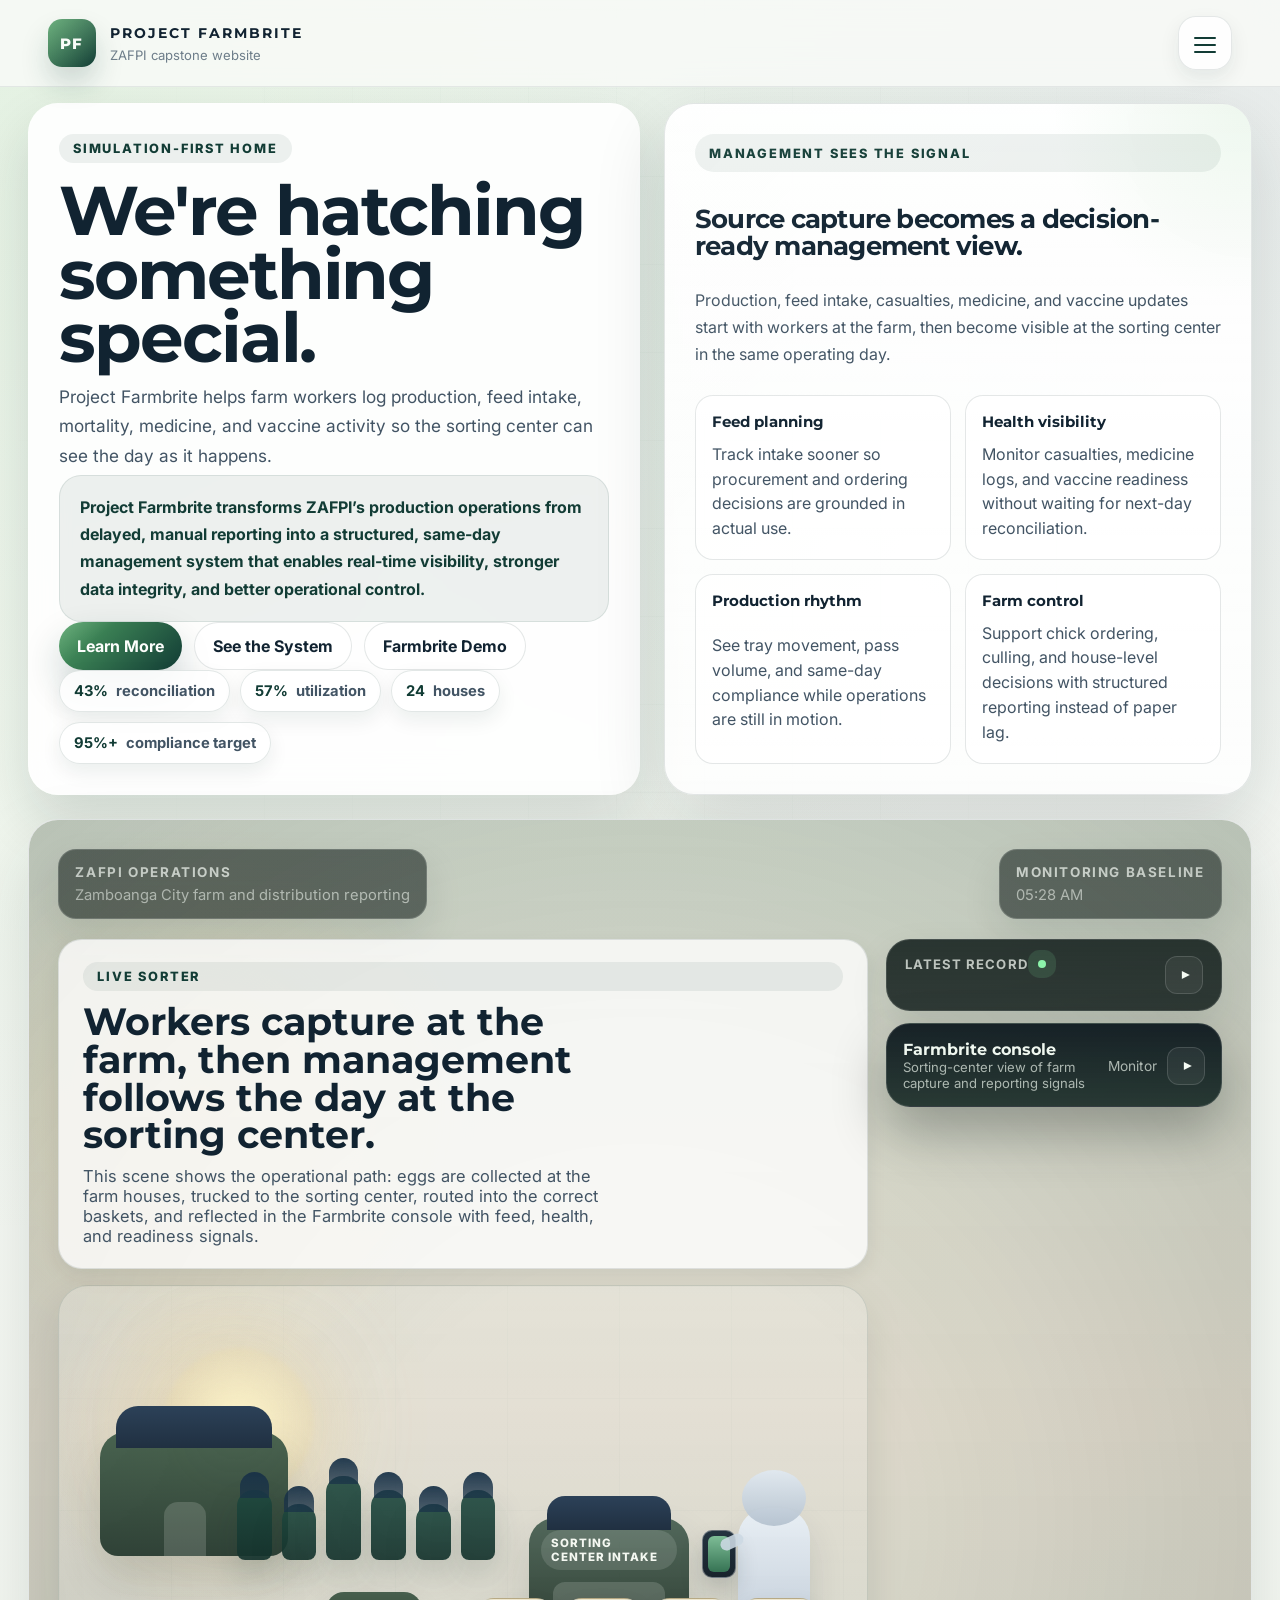
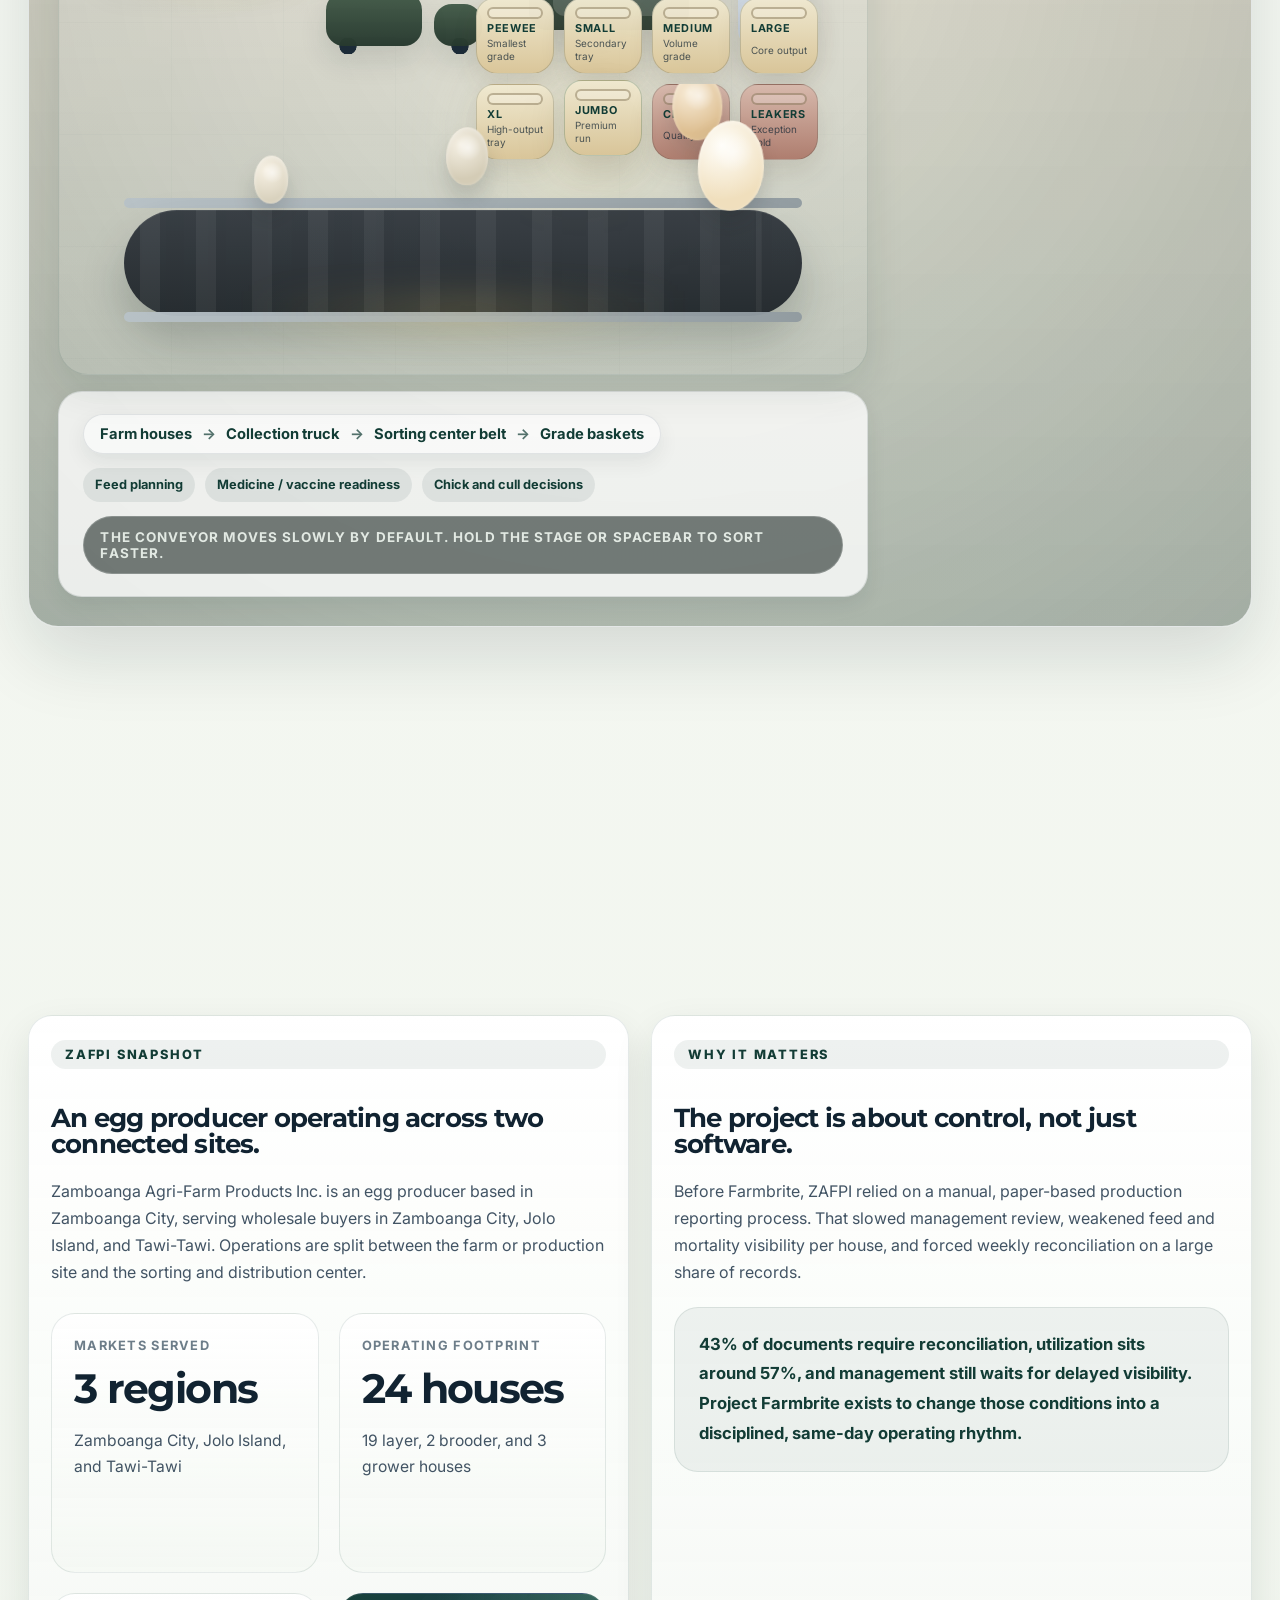
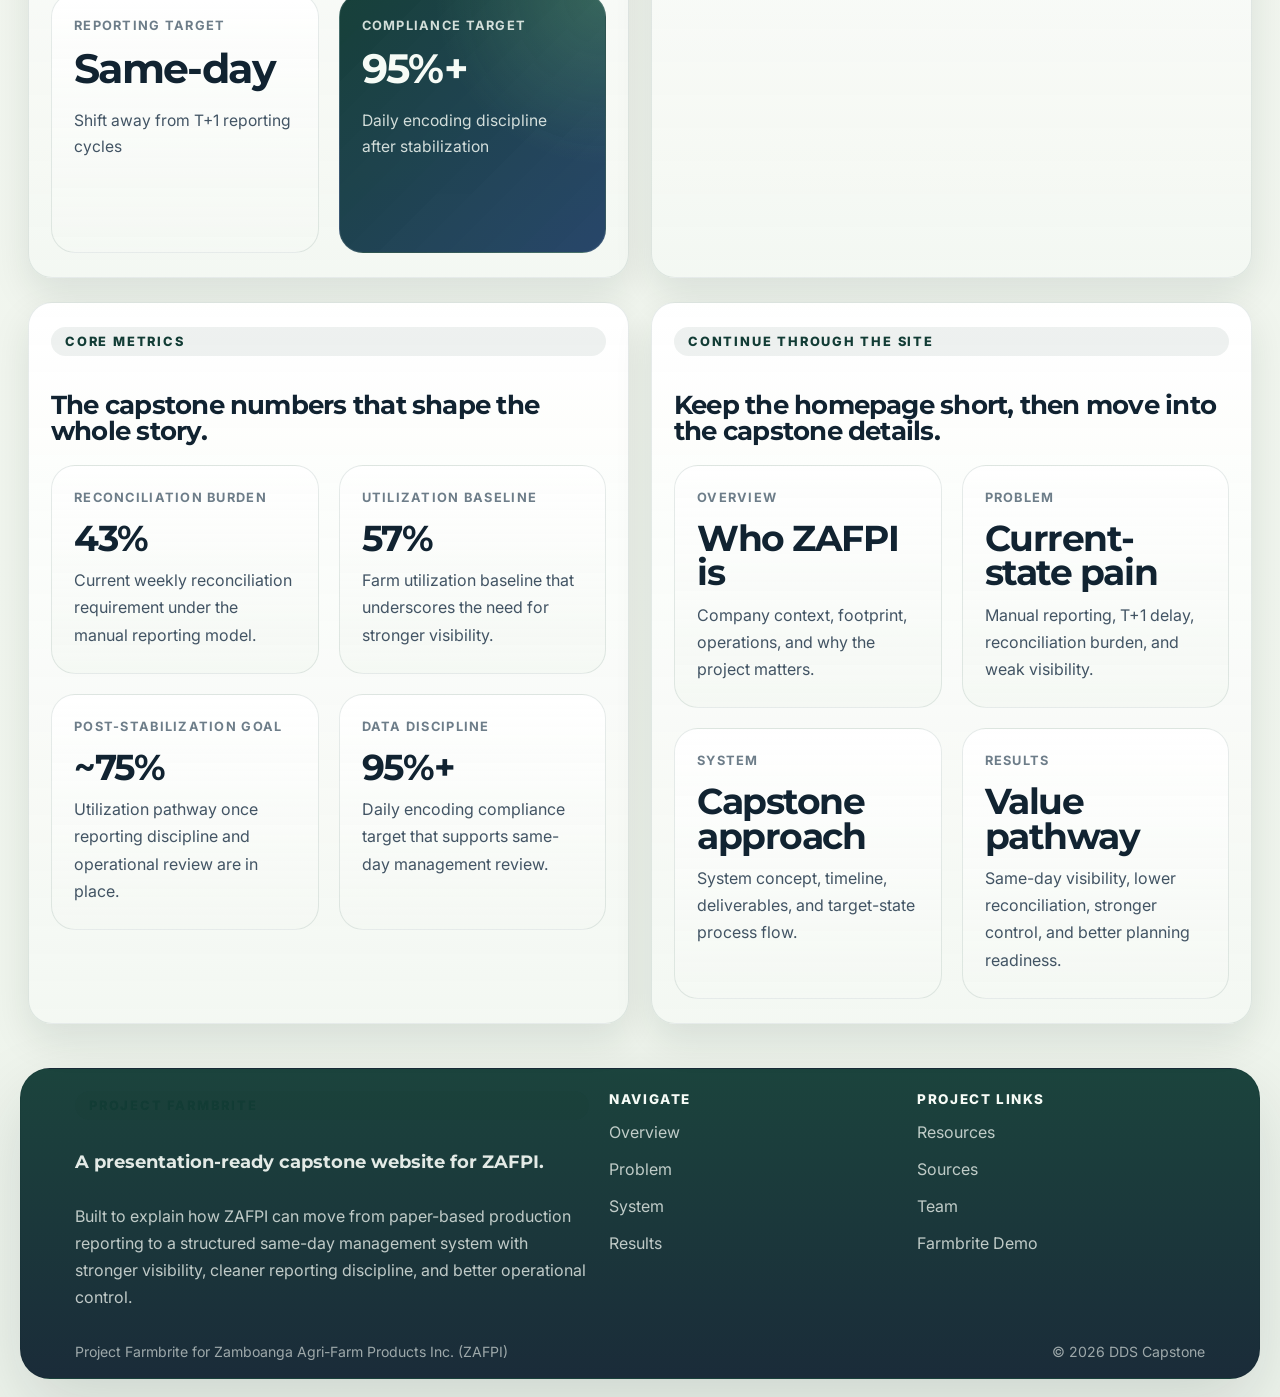
==== commit 4d2ade41: "Add files via upload" ====
--- a/index.html
+++ b/index.html
@@ -4222,6 +4222,388 @@
     height: 112px;
   }
 }
+
+/* Homepage stage v7 refinement */
+.sim-stage-layout {
+  grid-template-columns: minmax(0, 1fr) 336px;
+  gap: 18px;
+}
+
+.sim-scene-shell {
+  gap: 16px;
+}
+
+.sim-scene-header {
+  max-width: none;
+}
+
+.sim-scene-header .sim-tray-title {
+  max-width: 20ch;
+}
+
+.sim-visual-stage {
+  min-height: 690px;
+}
+
+.scene-barn {
+  left: 5%;
+  bottom: 418px;
+  width: 188px;
+  height: 124px;
+  transform: none;
+}
+
+.scene-farmline {
+  left: 22%;
+  right: 46%;
+  bottom: 414px;
+  gap: 10px;
+}
+
+.scene-truck {
+  left: 33%;
+  bottom: 328px;
+  width: 156px;
+  height: 74px;
+  animation: truckRoute 7.5s ease-in-out infinite alternate;
+}
+
+.demo-stage.is-active .scene-truck {
+  animation-duration: 4.4s;
+}
+
+.scene-truck-bed {
+  width: 96px;
+  height: 54px;
+}
+
+.scene-truck-cab {
+  width: 48px;
+  height: 42px;
+}
+
+.scene-sorting-center {
+  position: absolute;
+  right: 22%;
+  bottom: 344px;
+  width: 160px;
+  height: 112px;
+  border-radius: 26px 26px 18px 18px;
+  background: linear-gradient(180deg, rgba(72, 97, 83, 0.94), rgba(42, 58, 48, 0.96));
+  box-shadow: 0 20px 40px rgba(18, 35, 29, 0.14);
+}
+
+.scene-sorting-center::before {
+  content: "";
+  position: absolute;
+  left: 18px;
+  right: 18px;
+  top: -22px;
+  height: 34px;
+  border-radius: 18px 18px 0 0;
+  background: linear-gradient(180deg, #2c4158, #203041);
+}
+
+.scene-sorting-center::after {
+  content: "";
+  position: absolute;
+  left: 24px;
+  right: 24px;
+  bottom: 14px;
+  height: 34px;
+  border-radius: 12px;
+  background: rgba(245, 250, 246, 0.16);
+}
+
+.scene-sorting-label {
+  position: absolute;
+  left: 12px;
+  right: 12px;
+  top: 12px;
+  display: inline-flex;
+  justify-content: center;
+  min-height: 28px;
+  padding: 6px 10px;
+  border-radius: 999px;
+  background: rgba(255, 255, 255, 0.12);
+  color: #f4f8f1;
+  font-size: 0.72rem;
+  font-weight: 800;
+  letter-spacing: 0.08em;
+  text-transform: uppercase;
+}
+
+.scene-worker {
+  right: 7%;
+  bottom: 326px;
+  width: 72px;
+  height: 140px;
+  transform: none;
+}
+
+.scene-worker::before {
+  inset: -38px 4px auto;
+  height: 56px;
+}
+
+.scene-worker-tablet {
+  left: -36px;
+  top: 22px;
+  width: 34px;
+  height: 48px;
+}
+
+.scene-baskets {
+  right: 6%;
+  bottom: 214px;
+  width: 342px;
+  grid-template-columns: repeat(4, minmax(0, 1fr));
+  gap: 10px;
+}
+
+.basket-card {
+  position: relative;
+  min-height: 74px;
+  padding: 22px 10px 10px;
+  border-radius: 18px 18px 22px 22px;
+  border: 1px solid rgba(28, 48, 40, 0.18);
+  background:
+    linear-gradient(180deg, rgba(237, 225, 191, 0.98), rgba(210, 188, 140, 0.98));
+  color: var(--green-900);
+  box-shadow: 0 12px 24px rgba(70, 58, 30, 0.12);
+}
+
+.basket-card::before {
+  content: "";
+  position: absolute;
+  left: 10px;
+  right: 10px;
+  top: 8px;
+  height: 12px;
+  border-radius: 999px;
+  border: 2px solid rgba(93, 72, 34, 0.36);
+  background: rgba(255, 255, 255, 0.2);
+}
+
+.basket-card strong {
+  font-size: 0.68rem;
+  letter-spacing: 0.06em;
+}
+
+.basket-card span {
+  color: rgba(17, 35, 49, 0.72);
+  font-size: 0.62rem;
+}
+
+.basket-card--peewee,
+.basket-card--small,
+.basket-card--medium,
+.basket-card--large,
+.basket-card--xl,
+.basket-card--jumbo {
+  background:
+    linear-gradient(180deg, rgba(239, 232, 207, 0.98), rgba(217, 197, 152, 0.98));
+}
+
+.basket-card--cracked,
+.basket-card--leakers {
+  background:
+    linear-gradient(180deg, rgba(215, 184, 171, 0.98), rgba(174, 124, 109, 0.98));
+}
+
+.basket-card.is-active {
+  transform: translateY(-4px);
+  box-shadow: 0 16px 34px rgba(70, 58, 30, 0.18);
+  border-color: rgba(36, 88, 74, 0.26);
+}
+
+.scene-belt {
+  left: 8%;
+  right: 8%;
+  bottom: 58px;
+  height: 124px;
+}
+
+.egg-stream {
+  inset: -108px 2% 0 2%;
+}
+
+.monitor-stack-inline {
+  width: 336px;
+  max-width: 336px;
+  gap: 12px;
+}
+
+.record-dock {
+  height: 72px;
+  min-height: 72px;
+}
+
+.dashboard-panel--landing {
+  height: 84px;
+  min-height: 84px;
+}
+
+.record-dock:not(.is-collapsed) {
+  height: 214px;
+}
+
+.dashboard-panel--landing:not(.is-collapsed) {
+  height: 314px;
+}
+
+.record-dock .signal-value {
+  font-size: clamp(0.98rem, 1.28vw, 1.16rem);
+  -webkit-line-clamp: 2;
+}
+
+.record-dock .signal-copy {
+  font-size: 0.86rem;
+  -webkit-line-clamp: 3;
+}
+
+.dashboard-summary-value {
+  font-size: clamp(1.45rem, 2vw, 1.85rem);
+}
+
+.dashboard-mini-card strong {
+  font-size: 0.92rem;
+}
+
+@keyframes truckRoute {
+  0% {
+    transform: translateX(-10px);
+  }
+
+  50% {
+    transform: translateX(26px);
+  }
+
+  100% {
+    transform: translateX(74px);
+  }
+}
+
+@media (max-width: 1180px) {
+  .sim-stage-layout {
+    grid-template-columns: 1fr;
+  }
+
+  .monitor-stack-inline {
+    width: 100%;
+    max-width: none;
+  }
+
+  .sim-visual-stage {
+    min-height: 760px;
+  }
+
+  .scene-farmline {
+    right: 40%;
+  }
+
+  .scene-sorting-center {
+    right: 18%;
+  }
+
+  .scene-worker {
+    right: 6%;
+  }
+
+  .scene-baskets {
+    right: 4%;
+    width: 360px;
+  }
+}
+
+@media (max-width: 820px) {
+  .sim-visual-stage {
+    min-height: 860px;
+  }
+
+  .scene-barn {
+    bottom: 548px;
+    transform: scale(0.8);
+  }
+
+  .scene-farmline {
+    left: 18%;
+    right: 8%;
+    bottom: 542px;
+  }
+
+  .scene-truck {
+    left: 26%;
+    bottom: 450px;
+    transform: scale(0.88);
+  }
+
+  .scene-sorting-center {
+    right: 10%;
+    bottom: 440px;
+    transform: scale(0.92);
+  }
+
+  .scene-worker {
+    right: 7%;
+    bottom: 314px;
+    transform: scale(0.82);
+  }
+
+  .scene-baskets {
+    left: 6%;
+    right: 6%;
+    width: auto;
+    bottom: 228px;
+    grid-template-columns: repeat(4, minmax(0, 1fr));
+  }
+
+  .scene-belt {
+    left: 6%;
+    right: 6%;
+  }
+}
+
+@media (max-width: 640px) {
+  .sim-visual-stage {
+    min-height: 930px;
+  }
+
+  .scene-barn {
+    left: 4%;
+    bottom: 612px;
+    transform: scale(0.68);
+  }
+
+  .scene-farmline {
+    left: 12%;
+    right: 4%;
+    bottom: 604px;
+  }
+
+  .scene-truck {
+    left: 20%;
+    bottom: 514px;
+    transform: scale(0.72);
+  }
+
+  .scene-sorting-center {
+    right: 6%;
+    bottom: 500px;
+    transform: scale(0.78);
+  }
+
+  .scene-worker {
+    right: 5%;
+    bottom: 386px;
+    transform: scale(0.7);
+  }
+
+  .scene-baskets {
+    grid-template-columns: repeat(2, minmax(0, 1fr));
+    bottom: 246px;
+  }
+}
 
 </style>
 <!-- INLINE_SITE_CSS_END -->
@@ -4315,8 +4697,8 @@
             <div class="sim-scene-shell reveal reveal-delay-1">
               <div class="sim-scene-header">
                 <div class="eyebrow">Live sorter</div>
-                <h2 class="sim-tray-title">Farm collection moves into sorting, then into grade baskets.</h2>
-                <p class="sim-tray-lead">Workers capture at the farm, a truck brings trays to the sorting center, and Farmbrite shows the same-day signal nearby for management review.</p>
+                <h2 class="sim-tray-title">Workers capture at the farm, then management follows the day at the sorting center.</h2>
+                <p class="sim-tray-lead">This scene shows the operational path: eggs are collected at the farm houses, trucked to the sorting center, routed into the correct baskets, and reflected in the Farmbrite console with feed, health, and readiness signals.</p>
               </div>
 
               <div class="sim-visual-stage">
@@ -4336,6 +4718,9 @@
                   <div class="scene-truck">
                     <span class="scene-truck-cab"></span>
                     <span class="scene-truck-bed"></span>
+                  </div>
+                  <div class="scene-sorting-center">
+                    <span class="scene-sorting-label">Sorting center intake</span>
                   </div>
                   <div class="scene-worker">
                     <span class="scene-worker-tablet"></span>
@@ -4783,6 +5168,7 @@
   const quoteBody = document.getElementById("quoteBody");
   const latestRecord = document.getElementById("latestRecord");
   const latestNarrative = document.getElementById("latestNarrative");
+  const monitorStack = document.querySelector(".monitor-stack-inline");
   const visibilityValue = document.getElementById("visibilityValue");
   const visibilityNarrative = document.getElementById("visibilityNarrative");
   const housesMeta = document.getElementById("housesMeta");
@@ -5040,6 +5426,12 @@
 
   const clamp = (value, min, max) => Math.max(min, Math.min(max, value));
 
+  const setActiveBasket = (basketKey) => {
+    basketCards.forEach((card) => {
+      card.classList.toggle("is-active", card.dataset.basketKey === basketKey);
+    });
+  };
+
   const setCaptureMode = (nextState) => {
     if (captureMode === nextState) return;
     captureMode = nextState;
@@ -5100,8 +5492,8 @@
     if (visibilityValue) visibilityValue.textContent = `${roundedVisibility}%`;
     if (visibilityNarrative) {
       visibilityNarrative.textContent = captureMode
-        ? "Farm workers are logging at source while the sorting center can already see feed, casualty, medicine, and vaccine signals."
-        : "Workers capture at the farm first, then management follows the day from the sorting center console.";
+        ? "Farm workers are logging at source while the sorting center can already see feed, casualty, medicine, vaccine, and readiness trends in the same day."
+        : "Workers capture at the farm first, then management follows feed, health, and reporting signals over time from the sorting center console.";
     }
     if (housesMeta) housesMeta.textContent = `${roundedHouses} / 24 active`;
     if (passesMeta) passesMeta.textContent = `${passText} passes`;
@@ -5207,6 +5599,7 @@
     passesLogged += 1;
     recordState.title = egg.record.title;
     recordState.narrative = egg.record.narrative;
+    setActiveBasket(egg.record.basketKey);
     applyEggImpact(egg.record);
     showToast(`${egg.record.recordLabel || egg.record.title} visible in the sorting-center console.`);
   };
@@ -5286,6 +5679,12 @@
       toggleCollapse(toggle);
     });
   });
+
+  if (monitorStack) {
+    monitorStack.addEventListener("pointerdown", (event) => event.stopPropagation());
+    monitorStack.addEventListener("pointerup", (event) => event.stopPropagation());
+    monitorStack.addEventListener("click", (event) => event.stopPropagation());
+  }
 
   stage.tabIndex = 0;
   stage.addEventListener("pointerdown", () => setCaptureMode(true));
@@ -5304,6 +5703,7 @@
   window.addEventListener("blur", () => setCaptureMode(false));
 
   seedEggs();
+  setActiveBasket("large");
   setQuote(0);
   updateClock();
   updateDashboard();
@@ -5326,3 +5726,5 @@
 
 
 
+
+
